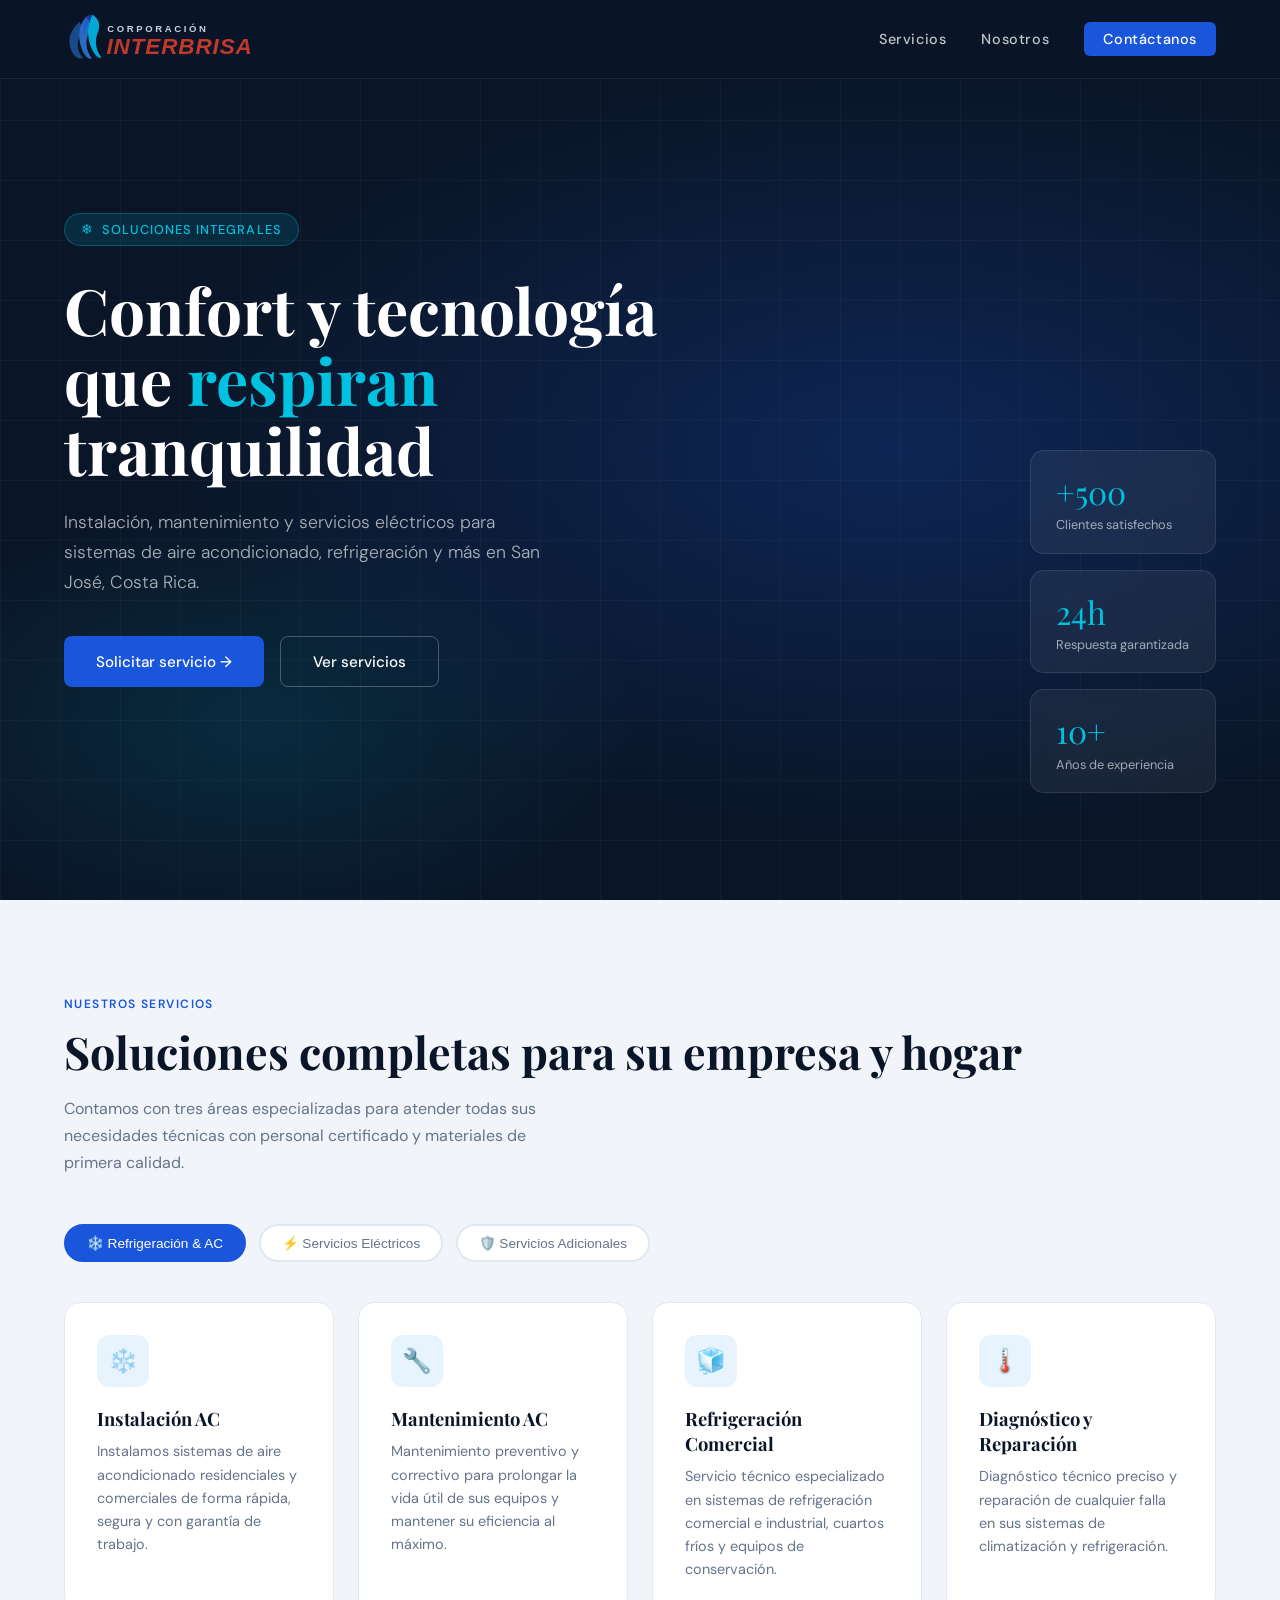
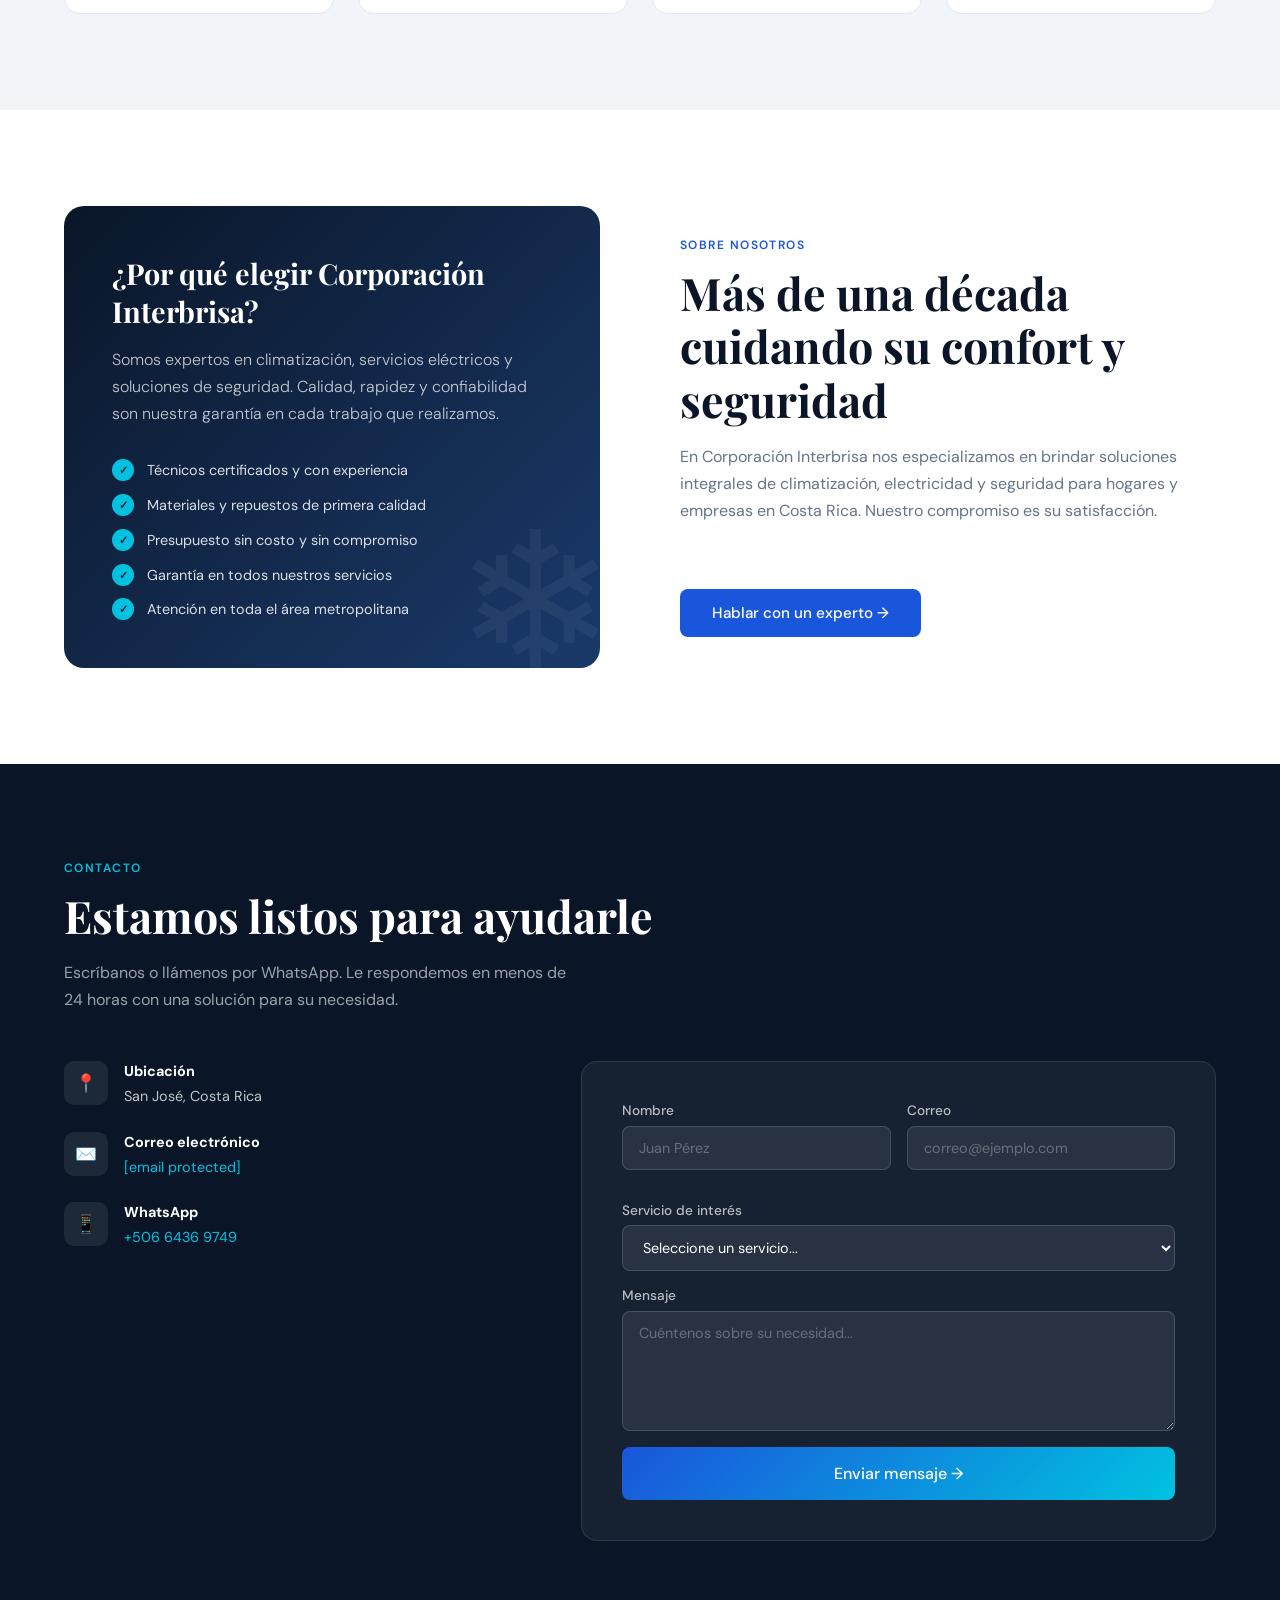
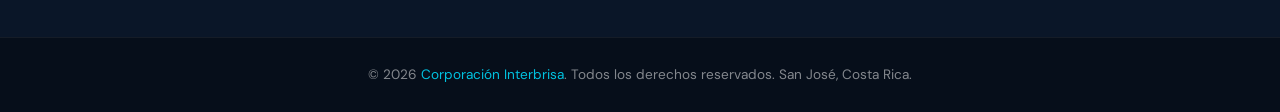
==== index.html @ cecc29c1 "Add files via upload" ====
<!DOCTYPE html>
<html lang="es">
<head>
  <meta charset="UTF-8" />
  <meta name="viewport" content="width=device-width, initial-scale=1.0"/>
  <title>Corporación Interbrisa – Aire Acondicionado, Refrigeración y Servicios Eléctricos en Costa Rica</title>
  <meta name="description" content="Corporación Interbrisa ofrece instalación y mantenimiento de aire acondicionado, refrigeración comercial, servicios eléctricos, alarmas, control de acceso y audio y video en todo Costa Rica. Residencial y comercial."/>
  <meta name="keywords" content="aire acondicionado Costa Rica, instalación AC Costa Rica, mantenimiento aire acondicionado, refrigeración comercial Costa Rica, servicios eléctricos Costa Rica, alarmas Costa Rica, control de acceso Costa Rica, audio video Costa Rica, aire acondicionado San José, técnico aire acondicionado Costa Rica, mantenimiento AC residencial, mantenimiento AC comercial, cuartos fríos Costa Rica, supresión incendios Costa Rica"/>
  <meta name="author" content="Corporación Interbrisa"/>
  <meta name="robots" content="index, follow"/>
  <meta name="geo.region" content="CR"/>
  <meta name="geo.placename" content="Costa Rica"/>
  <link rel="canonical" href="https://interbrisa.com"/>

  <!-- Open Graph (para compartir en redes sociales) -->
  <meta property="og:title" content="Corporación Interbrisa – Aire Acondicionado & Refrigeración en Costa Rica"/>
  <meta property="og:description" content="Instalación, mantenimiento de AC, refrigeración, servicios eléctricos, alarmas y más en todo Costa Rica. Residencial y comercial."/>
  <meta property="og:url" content="https://interbrisa.com"/>
  <meta property="og:type" content="website"/>
  <meta property="og:locale" content="es_CR"/>

  <!-- Schema.org: datos estructurados para Google -->
  <script type="application/ld+json">
  {
    "@context": "https://schema.org",
    "@type": "LocalBusiness",
    "name": "Corporación Interbrisa",
    "url": "https://interbrisa.com",
    "telephone": "+50664369749",
    "email": "info@interbrisa.com",
    "description": "Instalación y mantenimiento de aire acondicionado, refrigeración comercial, servicios eléctricos, alarmas, control de acceso y audio y video en todo Costa Rica.",
    "areaServed": "Costa Rica",
    "address": {
      "@type": "PostalAddress",
      "addressCountry": "CR",
      "addressRegion": "San José"
    },
    "sameAs": [],
    "serviceType": ["Aire Acondicionado", "Refrigeración", "Servicios Eléctricos", "Alarmas", "Control de Acceso", "Audio y Video"]
  }
  </script>
  <link href="https://fonts.googleapis.com/css2?family=Playfair+Display:wght@600;700&family=DM+Sans:wght@300;400;500&display=swap" rel="stylesheet"/>
  <style>
    *, *::before, *::after { box-sizing: border-box; margin: 0; padding: 0; }
    :root {
      --navy: #0a1628;
      --blue: #1a56db;
      --blue-light: #3b82f6;
      --ice: #e8f4fd;
      --white: #ffffff;
      --gray: #64748b;
      --gray-light: #f1f5f9;
      --accent: #00c2e0;
    }
    html { scroll-behavior: smooth; }
    body { font-family: 'DM Sans', sans-serif; background: var(--white); color: var(--navy); overflow-x: hidden; }

    /* NAV */
    nav {
      position: fixed; top: 0; left: 0; right: 0; z-index: 100;
      display: flex; align-items: center; justify-content: space-between;
      padding: 0.8rem 5%;
      background: rgba(10,22,40,0.97);
      backdrop-filter: blur(12px);
      border-bottom: 1px solid rgba(255,255,255,0.07);
    }
    .nav-logo svg { height: 52px; width: auto; display: block; }
    .nav-links { display: flex; gap: 2.2rem; list-style: none; }
    .nav-links a {
      color: rgba(255,255,255,0.75); text-decoration: none;
      font-size: 0.9rem; font-weight: 500; letter-spacing: 0.04em; transition: color 0.2s;
    }
    .nav-links a:hover { color: var(--accent); }
    .nav-cta {
      background: var(--blue); color: var(--white) !important;
      padding: 0.5rem 1.2rem; border-radius: 6px; transition: background 0.2s !important;
    }
    .nav-cta:hover { background: var(--blue-light) !important; }

    /* HERO */
    .hero {
      min-height: 100vh; background: var(--navy);
      display: flex; align-items: center;
      position: relative; overflow: hidden; padding: 0 5%;
    }
    .hero::before {
      content: ''; position: absolute; inset: 0;
      background: radial-gradient(ellipse 80% 60% at 70% 50%, rgba(26,86,219,0.25) 0%, transparent 70%),
                  radial-gradient(ellipse 50% 40% at 20% 80%, rgba(0,194,224,0.12) 0%, transparent 60%);
    }
    .hero-grid {
      position: absolute; inset: 0;
      background-image: linear-gradient(rgba(255,255,255,0.03) 1px, transparent 1px),
                        linear-gradient(90deg, rgba(255,255,255,0.03) 1px, transparent 1px);
      background-size: 60px 60px;
    }
    .hero-content { position: relative; z-index: 2; max-width: 680px; }
    .hero-badge {
      display: inline-flex; align-items: center; gap: 0.5rem;
      background: rgba(0,194,224,0.12); border: 1px solid rgba(0,194,224,0.3);
      color: var(--accent); padding: 0.4rem 1rem; border-radius: 50px;
      font-size: 0.8rem; font-weight: 500; letter-spacing: 0.08em;
      text-transform: uppercase; margin-bottom: 1.8rem;
      animation: fadeUp 0.8s ease both;
    }
    .hero-badge::before { content: '❄'; font-size: 0.9rem; }
    h1 {
      font-family: 'Playfair Display', serif;
      font-size: clamp(2.8rem, 5vw, 4.5rem);
      color: var(--white); line-height: 1.1; margin-bottom: 1.4rem;
      animation: fadeUp 0.8s 0.1s ease both;
    }
    h1 em { color: var(--accent); font-style: normal; }
    .hero-sub {
      color: rgba(255,255,255,0.65); font-size: 1.1rem; font-weight: 300;
      line-height: 1.7; max-width: 480px; margin-bottom: 2.4rem;
      animation: fadeUp 0.8s 0.2s ease both;
    }
    .hero-actions { display: flex; gap: 1rem; flex-wrap: wrap; animation: fadeUp 0.8s 0.3s ease both; }
    .btn-primary {
      background: var(--blue); color: var(--white); padding: 0.9rem 2rem;
      border-radius: 8px; text-decoration: none; font-weight: 500; font-size: 0.95rem;
      transition: background 0.2s, transform 0.2s; display: inline-flex; align-items: center; gap: 0.5rem;
    }
    .btn-primary:hover { background: var(--blue-light); transform: translateY(-2px); }
    .btn-secondary {
      background: transparent; color: var(--white); padding: 0.9rem 2rem;
      border-radius: 8px; text-decoration: none; font-weight: 500; font-size: 0.95rem;
      border: 1px solid rgba(255,255,255,0.25); transition: border-color 0.2s, transform 0.2s;
    }
    .btn-secondary:hover { border-color: var(--accent); transform: translateY(-2px); }

    /* Hero floating cards */
    .hero-cards {
      position: absolute; right: 5%; top: 50%; transform: translateY(-50%);
      display: flex; flex-direction: column; gap: 1rem;
      animation: fadeUp 0.8s 0.4s ease both;
    }
    .stat-card {
      background: rgba(255,255,255,0.06); border: 1px solid rgba(255,255,255,0.1);
      backdrop-filter: blur(10px); border-radius: 14px; padding: 1.2rem 1.6rem;
      color: var(--white); min-width: 180px;
    }
    .stat-card .num { font-family: 'Playfair Display', serif; font-size: 2rem; color: var(--accent); display: block; }
    .stat-card .label { font-size: 0.8rem; color: rgba(255,255,255,0.6); margin-top: 0.2rem; }

    /* SECTION BASE */
    section { padding: 6rem 5%; }
    .section-label {
      font-size: 0.75rem; font-weight: 600; letter-spacing: 0.12em;
      text-transform: uppercase; color: var(--blue); margin-bottom: 0.8rem;
    }
    h2 {
      font-family: 'Playfair Display', serif;
      font-size: clamp(2rem, 3.5vw, 2.8rem);
      color: var(--navy); line-height: 1.2; margin-bottom: 1rem;
    }
    .section-sub {
      color: var(--gray); font-size: 1rem; line-height: 1.7;
      max-width: 520px; margin-bottom: 3rem;
    }

    /* SERVICES */
    #servicios { background: var(--gray-light); }

    /* Area tabs */
    .area-tabs {
      display: flex; gap: 0.8rem; flex-wrap: wrap; margin-bottom: 2.5rem;
    }
    .area-tab {
      padding: 0.55rem 1.3rem; border-radius: 50px; font-size: 0.85rem;
      font-weight: 500; cursor: pointer; border: 2px solid #e2e8f0;
      background: var(--white); color: var(--gray);
      transition: all 0.2s;
    }
    .area-tab.active, .area-tab:hover {
      background: var(--blue); border-color: var(--blue); color: var(--white);
    }

    .services-area { display: none; }
    .services-area.active { display: grid; grid-template-columns: repeat(auto-fit, minmax(260px, 1fr)); gap: 1.5rem; }

    .service-card {
      background: var(--white); border-radius: 16px; padding: 2rem;
      border: 1px solid #e2e8f0;
      transition: transform 0.25s, box-shadow 0.25s;
      position: relative; overflow: hidden;
    }
    .service-card::before {
      content: ''; position: absolute; top: 0; left: 0; right: 0; height: 3px;
      background: linear-gradient(90deg, var(--blue), var(--accent));
      opacity: 0; transition: opacity 0.25s;
    }
    .service-card:hover { transform: translateY(-6px); box-shadow: 0 20px 40px rgba(10,22,40,0.1); }
    .service-card:hover::before { opacity: 1; }
    .service-icon {
      width: 52px; height: 52px; background: var(--ice); border-radius: 12px;
      display: flex; align-items: center; justify-content: center;
      font-size: 1.5rem; margin-bottom: 1.2rem;
    }
    .service-card h3 { font-family: 'Playfair Display', serif; font-size: 1.15rem; color: var(--navy); margin-bottom: 0.6rem; }
    .service-card p { color: var(--gray); font-size: 0.9rem; line-height: 1.6; }

    /* ABOUT */
    #nosotros {
      display: grid; grid-template-columns: 1fr 1fr;
      gap: 5rem; align-items: center;
    }
    .about-visual {
      background: linear-gradient(135deg, var(--navy) 0%, #1a3a6b 100%);
      border-radius: 20px; padding: 3rem; color: var(--white);
      position: relative; overflow: hidden;
    }
    .about-visual::after {
      content: '❄'; position: absolute; font-size: 12rem;
      bottom: -2rem; right: -1rem; opacity: 0.05; line-height: 1;
    }
    .about-visual h3 { font-family: 'Playfair Display', serif; font-size: 1.8rem; margin-bottom: 1rem; }
    .about-visual p { color: rgba(255,255,255,0.75); line-height: 1.7; font-weight: 300; }
    .about-features { list-style: none; margin-top: 2rem; display: flex; flex-direction: column; gap: 0.8rem; }
    .about-features li { display: flex; align-items: center; gap: 0.8rem; color: rgba(255,255,255,0.85); font-size: 0.9rem; }
    .about-features li::before {
      content: '✓'; width: 22px; height: 22px; background: var(--accent);
      border-radius: 50%; display: flex; align-items: center; justify-content: center;
      font-size: 0.7rem; color: var(--navy); font-weight: 700; flex-shrink: 0;
    }

    /* CONTACT */
    #contacto { background: var(--navy); }
    #contacto h2 { color: var(--white); }
    #contacto .section-label { color: var(--accent); }
    #contacto .section-sub { color: rgba(255,255,255,0.6); }
    .contact-grid { display: grid; grid-template-columns: 1fr 1.4fr; gap: 4rem; align-items: start; }
    .contact-info { display: flex; flex-direction: column; gap: 1.5rem; }
    .contact-item { display: flex; align-items: flex-start; gap: 1rem; }
    .contact-item-icon {
      width: 44px; height: 44px; background: rgba(255,255,255,0.08);
      border-radius: 10px; display: flex; align-items: center; justify-content: center;
      font-size: 1.1rem; flex-shrink: 0;
    }
    .contact-item-text { color: rgba(255,255,255,0.75); font-size: 0.9rem; line-height: 1.5; }
    .contact-item-text strong { color: var(--white); display: block; margin-bottom: 0.2rem; }
    .contact-item-text a { color: var(--accent); text-decoration: none; }
    .contact-form {
      background: rgba(255,255,255,0.05); border: 1px solid rgba(255,255,255,0.1);
      border-radius: 16px; padding: 2.5rem;
    }
    .form-row { display: grid; grid-template-columns: 1fr 1fr; gap: 1rem; margin-bottom: 1rem; }
    .form-group { display: flex; flex-direction: column; gap: 0.4rem; margin-bottom: 1rem; }
    .form-group label { color: rgba(255,255,255,0.7); font-size: 0.85rem; font-weight: 500; }
    .form-group input, .form-group textarea, .form-group select {
      background: rgba(255,255,255,0.08); border: 1px solid rgba(255,255,255,0.15);
      border-radius: 8px; padding: 0.75rem 1rem; color: var(--white);
      font-family: 'DM Sans', sans-serif; font-size: 0.9rem; outline: none;
      transition: border-color 0.2s; width: 100%;
    }
    .form-group input::placeholder, .form-group textarea::placeholder { color: rgba(255,255,255,0.3); }
    .form-group input:focus, .form-group textarea:focus, .form-group select:focus { border-color: var(--accent); }
    .form-group textarea { resize: vertical; min-height: 120px; }
    .form-group select option { background: var(--navy); }
    .btn-submit {
      width: 100%; background: linear-gradient(135deg, var(--blue), var(--accent));
      color: var(--white); border: none; padding: 1rem; border-radius: 8px;
      font-family: 'DM Sans', sans-serif; font-size: 1rem; font-weight: 500;
      cursor: pointer; transition: opacity 0.2s, transform 0.2s;
    }
    .btn-submit:hover { opacity: 0.9; transform: translateY(-2px); }

    /* FOOTER */
    footer {
      background: #060e1a; color: rgba(255,255,255,0.5);
      text-align: center; padding: 1.8rem 5%; font-size: 0.85rem;
      border-top: 1px solid rgba(255,255,255,0.06);
    }
    footer span { color: var(--accent); }

    /* ANIMATIONS */
    @keyframes fadeUp {
      from { opacity: 0; transform: translateY(24px); }
      to   { opacity: 1; transform: translateY(0); }
    }
    .reveal { opacity: 0; transform: translateY(30px); transition: opacity 0.7s ease, transform 0.7s ease; }
    .reveal.visible { opacity: 1; transform: translateY(0); }

    /* RESPONSIVE */
    @media (max-width: 900px) {
      .hero-cards { display: none; }
      #nosotros { grid-template-columns: 1fr; gap: 2.5rem; }
      .contact-grid { grid-template-columns: 1fr; gap: 2.5rem; }
      .form-row { grid-template-columns: 1fr; }
    }
    @media (max-width: 600px) {
      nav { padding: 0.8rem 4%; }
      .nav-links { display: none; }
      section { padding: 4rem 5%; }
      .nav-logo svg { height: 38px; }
    }
  </style>
</head>
<body>

  <!-- NAV -->
  <nav>
        <div class="nav-logo">
      <svg height="52" viewBox="0 0 260 60" xmlns="http://www.w3.org/2000/svg">
        <!-- Icon: three flame petals -->
        <g transform="translate(2, 2)">
          <path d="M16 8 C7 16, 1 27, 6 40 C9 48, 15 52, 20 50 C13 42, 12 32, 17 23 C19 18, 20 13, 16 8Z" fill="#1a4a8a"/>
          <path d="M23 3 C16 12, 13 24, 18 38 C21 47, 27 53, 30 50 C23 41, 22 30, 27 20 C29 14, 29 7, 23 3Z" fill="#2a6abf"/>
          <path d="M31 0 C25 11, 24 23, 29 37 C33 46, 38 52, 41 49 C34 40, 33 29, 38 18 C40 12, 38 4, 31 0Z" fill="#00a8d4"/>
          <path d="M23 3 C21 9, 20 15, 21 24 C23 17, 26 10, 31 0 C27 0, 24 1, 23 3Z" fill="#1a56db" opacity="0.6"/>
        </g>
        <!-- CORPORACIÓN -->
        <text x="50" y="22" font-family="Arial Narrow, Arial, sans-serif" font-size="11" font-weight="700" fill="#c8d0dc" letter-spacing="3">CORPORACIÓN</text>
        <!-- INTERBRISA italic -->
        <text x="49" y="47" font-family="Arial Narrow, Arial, sans-serif" font-size="26" font-weight="900" font-style="italic" fill="#c0392b" letter-spacing="1">INTERBRISA</text>
      </svg>
    </div>
    <ul class="nav-links">
      <li><a href="#servicios">Servicios</a></li>
      <li><a href="#nosotros">Nosotros</a></li>
      <li><a href="#contacto" class="nav-cta">Contáctanos</a></li>
    </ul>
  </nav>

  <!-- HERO -->
  <section class="hero">
    <div class="hero-grid"></div>
    <div class="hero-content">
      <div class="hero-badge">Soluciones Integrales</div>
      <h1>Confort y tecnología que <em>respiran</em> tranquilidad</h1>
      <p class="hero-sub">Instalación, mantenimiento y servicios eléctricos para sistemas de aire acondicionado, refrigeración y más en San José, Costa Rica.</p>
      <div class="hero-actions">
        <a href="#contacto" class="btn-primary">Solicitar servicio →</a>
        <a href="#servicios" class="btn-secondary">Ver servicios</a>
      </div>
    </div>
    <div class="hero-cards">
      <div class="stat-card">
        <span class="num">+500</span>
        <div class="label">Clientes satisfechos</div>
      </div>
      <div class="stat-card">
        <span class="num">24h</span>
        <div class="label">Respuesta garantizada</div>
      </div>
      <div class="stat-card">
        <span class="num">10+</span>
        <div class="label">Años de experiencia</div>
      </div>
    </div>
  </section>

  <!-- SERVICES -->
  <section id="servicios">
    <div class="reveal">
      <div class="section-label">Nuestros Servicios</div>
      <h2>Soluciones completas para su empresa y hogar</h2>
      <p class="section-sub">Contamos con tres áreas especializadas para atender todas sus necesidades técnicas con personal certificado y materiales de primera calidad.</p>
    </div>

    <div class="area-tabs reveal">
      <button class="area-tab active" onclick="showArea('refrigeracion', this)">❄️ Refrigeración & AC</button>
      <button class="area-tab" onclick="showArea('electrica', this)">⚡ Servicios Eléctricos</button>
      <button class="area-tab" onclick="showArea('adicionales', this)">🛡️ Servicios Adicionales</button>
    </div>

    <!-- Área 1: Refrigeración -->
    <div id="refrigeracion" class="services-area active reveal">
      <div class="service-card">
        <div class="service-icon">❄️</div>
        <h3>Instalación AC</h3>
        <p>Instalamos sistemas de aire acondicionado residenciales y comerciales de forma rápida, segura y con garantía de trabajo.</p>
      </div>
      <div class="service-card">
        <div class="service-icon">🔧</div>
        <h3>Mantenimiento AC</h3>
        <p>Mantenimiento preventivo y correctivo para prolongar la vida útil de sus equipos y mantener su eficiencia al máximo.</p>
      </div>
      <div class="service-card">
        <div class="service-icon">🧊</div>
        <h3>Refrigeración Comercial</h3>
        <p>Servicio técnico especializado en sistemas de refrigeración comercial e industrial, cuartos fríos y equipos de conservación.</p>
      </div>
      <div class="service-card">
        <div class="service-icon">🌡️</div>
        <h3>Diagnóstico y Reparación</h3>
        <p>Diagnóstico técnico preciso y reparación de cualquier falla en sus sistemas de climatización y refrigeración.</p>
      </div>
    </div>

    <!-- Área 2: Eléctrica -->
    <div id="electrica" class="services-area reveal">
      <div class="service-card">
        <div class="service-icon">⚡</div>
        <h3>Instalaciones Eléctricas</h3>
        <p>Instalaciones eléctricas residenciales y comerciales, cumpliendo con todas las normas y reglamentos vigentes en Costa Rica.</p>
      </div>
      <div class="service-card">
        <div class="service-icon">🔌</div>
        <h3>Tableros y Paneles</h3>
        <p>Instalación, actualización y mantenimiento de tableros eléctricos, breakers y paneles de distribución.</p>
      </div>
      <div class="service-card">
        <div class="service-icon">💡</div>
        <h3>Iluminación</h3>
        <p>Diseño e instalación de sistemas de iluminación eficientes, incluyendo soluciones LED para ahorro energético.</p>
      </div>
      <div class="service-card">
        <div class="service-icon">🛠️</div>
        <h3>Mantenimiento Eléctrico</h3>
        <p>Mantenimiento preventivo y correctivo de instalaciones eléctricas para hogares, oficinas y locales comerciales.</p>
      </div>
    </div>

    <!-- Área 3: Servicios Adicionales -->
    <div id="adicionales" class="services-area reveal">
      <div class="service-card">
        <div class="service-icon">🚨</div>
        <h3>Alarmas y Supresión contra Incendios</h3>
        <p>Instalación y mantenimiento de sistemas de detección y supresión de incendios, alarmas de humo y paneles de control.</p>
      </div>
      <div class="service-card">
        <div class="service-icon">🎥</div>
        <h3>Audio y Video</h3>
        <p>Instalación de sistemas de sonido, CCTV, videovigilancia y sistemas audiovisuales para empresas y residencias.</p>
      </div>
      <div class="service-card">
        <div class="service-icon">🔐</div>
        <h3>Control de Acceso</h3>
        <p>Sistemas de control de acceso biométrico, tarjetas, teclados y soluciones de seguridad perimetral personalizadas.</p>
      </div>
      <div class="service-card">
        <div class="service-icon">🏗️</div>
        <h3>Trabajos Civiles</h3>
        <p>Servicios de construcción y remodelación civil de apoyo: canalizaciones, cajas de registro, cielos rasos y obras menores.</p>
      </div>
    </div>
  </section>

  <!-- ABOUT -->
  <section id="nosotros" style="padding: 6rem 5%;">
    <div class="about-visual reveal">
      <h3>¿Por qué elegir Corporación Interbrisa?</h3>
      <p>Somos expertos en climatización, servicios eléctricos y soluciones de seguridad. Calidad, rapidez y confiabilidad son nuestra garantía en cada trabajo que realizamos.</p>
      <ul class="about-features">
        <li>Técnicos certificados y con experiencia</li>
        <li>Materiales y repuestos de primera calidad</li>
        <li>Presupuesto sin costo y sin compromiso</li>
        <li>Garantía en todos nuestros servicios</li>
        <li>Atención en toda el área metropolitana</li>
      </ul>
    </div>
    <div class="reveal">
      <div class="section-label">Sobre Nosotros</div>
      <h2>Más de una década cuidando su confort y seguridad</h2>
      <p class="section-sub">En Corporación Interbrisa nos especializamos en brindar soluciones integrales de climatización, electricidad y seguridad para hogares y empresas en Costa Rica. Nuestro compromiso es su satisfacción.</p>
      <a href="#contacto" class="btn-primary" style="margin-top: 1rem; display: inline-flex;">Hablar con un experto →</a>
    </div>
  </section>

  <!-- CONTACT -->
  <section id="contacto">
    <div class="reveal">
      <div class="section-label">Contacto</div>
      <h2>Estamos listos para ayudarle</h2>
      <p class="section-sub">Escríbanos o llámenos por WhatsApp. Le respondemos en menos de 24 horas con una solución para su necesidad.</p>
    </div>
    <div class="contact-grid reveal">
      <div class="contact-info">
        <div class="contact-item">
          <div class="contact-item-icon">📍</div>
          <div class="contact-item-text">
            <strong>Ubicación</strong>
            San José, Costa Rica
          </div>
        </div>
        <div class="contact-item">
          <div class="contact-item-icon">✉️</div>
          <div class="contact-item-text">
            <strong>Correo electrónico</strong>
            <a href="/cdn-cgi/l/email-protection#20494e464f60494e54455242524953410e434f4d"><span class="__cf_email__" data-cfemail="a7cec9c1c8e7cec9d3c2d5c5d5ced4c689c4c8ca">[email&#160;protected]</span></a>
          </div>
        </div>
        <div class="contact-item">
          <div class="contact-item-icon">📱</div>
          <div class="contact-item-text">
            <strong>WhatsApp</strong>
            <a href="https://wa.me/50664369749" target="_blank">+506 6436 9749</a>
          </div>
        </div>
      </div>

      <div class="contact-form">
        <form id="contact-form">
        <input type="hidden" name="_replyto" value="info@interbrisa.com"/>
        <input type="hidden" name="_subject" value="Nuevo contacto desde interbrisa.com"/>
        <div class="form-row">
          <div class="form-group">
            <label>Nombre</label>
            <input type="text" name="nombre" placeholder="Juan Pérez" required/>
          </div>
          <div class="form-group">
            <label>Correo</label>
            <input type="email" name="correo" placeholder="correo@ejemplo.com" required/>
          </div>
        </div>
        <div class="form-group">
          <label>Servicio de interés</label>
          <select name="servicio">
            <option value="">Seleccione un servicio...</option>
            <optgroup label="❄️ Refrigeración & AC">
              <option>Instalación AC</option>
              <option>Mantenimiento AC</option>
              <option>Refrigeración Comercial</option>
              <option>Diagnóstico y Reparación</option>
            </optgroup>
            <optgroup label="⚡ Servicios Eléctricos">
              <option>Instalaciones Eléctricas</option>
              <option>Tableros y Paneles</option>
              <option>Iluminación</option>
              <option>Mantenimiento Eléctrico</option>
            </optgroup>
            <optgroup label="🛡️ Servicios Adicionales">
              <option>Alarmas y Supresión contra Incendios</option>
              <option>Audio y Video</option>
              <option>Control de Acceso</option>
              <option>Trabajos Civiles</option>
            </optgroup>
            <option>Otro</option>
          </select>
        </div>
        <div class="form-group">
          <label>Mensaje</label>
          <textarea name="mensaje" placeholder="Cuéntenos sobre su necesidad..." required></textarea>
        </div>
        <button class="btn-submit" id="submit-btn">Enviar mensaje →</button>
        <div id="form-msg" style="display:none; margin-top:1rem; padding:0.8rem 1rem; border-radius:8px; font-size:0.9rem;"></div>
        </form>
      </div>
    </div>
  </section>

  <!-- FOOTER -->
  <footer>
    © 2026 <span>Corporación Interbrisa</span>. Todos los derechos reservados. San José, Costa Rica.
  </footer>

  <script data-cfasync="false" src="/cdn-cgi/scripts/5c5dd728/cloudflare-static/email-decode.min.js"></script><script>
    // Contact form via Formspree
    const form = document.getElementById('contact-form');
    const btn = document.getElementById('submit-btn');
    const msg = document.getElementById('form-msg');

    form.addEventListener('submit', async function(e) {
      e.preventDefault();
      btn.textContent = 'Enviando...';
      btn.disabled = true;

      const data = new FormData(form);
      try {
        const res = await fetch('https://formspree.io/f/mzdkaogv', {
          method: 'POST',
          body: data,
          headers: { 'Accept': 'application/json' }
        });
        if (res.ok) {
          msg.style.display = 'block';
          msg.style.background = 'rgba(0,194,100,0.15)';
          msg.style.border = '1px solid rgba(0,194,100,0.3)';
          msg.style.color = '#4ade80';
          msg.textContent = '✓ Mensaje enviado. Le contactaremos pronto.';
          form.reset();
          btn.textContent = 'Enviar mensaje →';
          btn.disabled = false;
        } else {
          throw new Error();
        }
      } catch {
        msg.style.display = 'block';
        msg.style.background = 'rgba(220,50,50,0.15)';
        msg.style.border = '1px solid rgba(220,50,50,0.3)';
        msg.style.color = '#f87171';
        msg.textContent = '✗ Hubo un error. Intente de nuevo o escríbanos directamente.';
        btn.textContent = 'Enviar mensaje →';
        btn.disabled = false;
      }
    });

    // Scroll reveal
    const observer = new IntersectionObserver((entries) => {
      entries.forEach(e => { if (e.isIntersecting) e.target.classList.add('visible'); });
    }, { threshold: 0.1 });
    document.querySelectorAll('.reveal').forEach(el => observer.observe(el));

    // Service area tabs
    function showArea(id, btn) {
      document.querySelectorAll('.services-area').forEach(a => a.classList.remove('active'));
      document.querySelectorAll('.area-tab').forEach(b => b.classList.remove('active'));
      document.getElementById(id).classList.add('active');
      btn.classList.add('active');
    }
  </script>
</body>
</html>
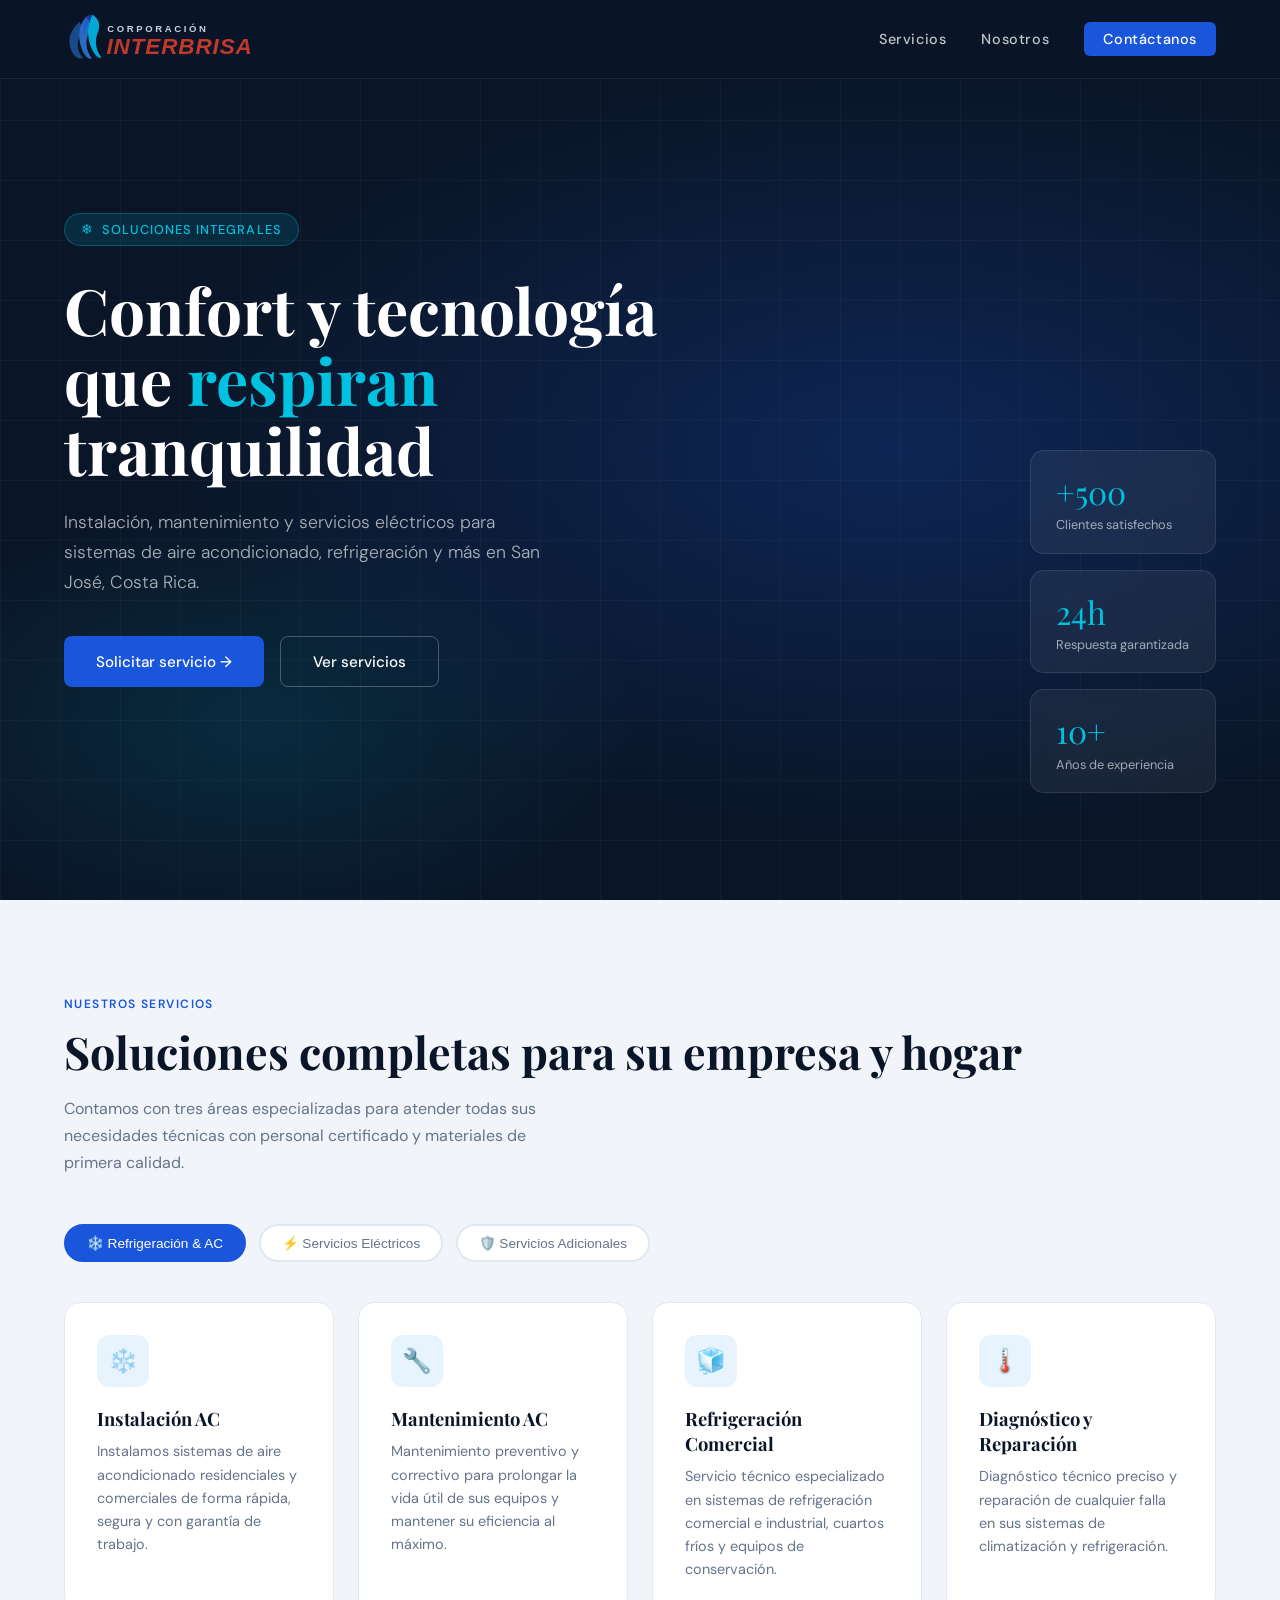
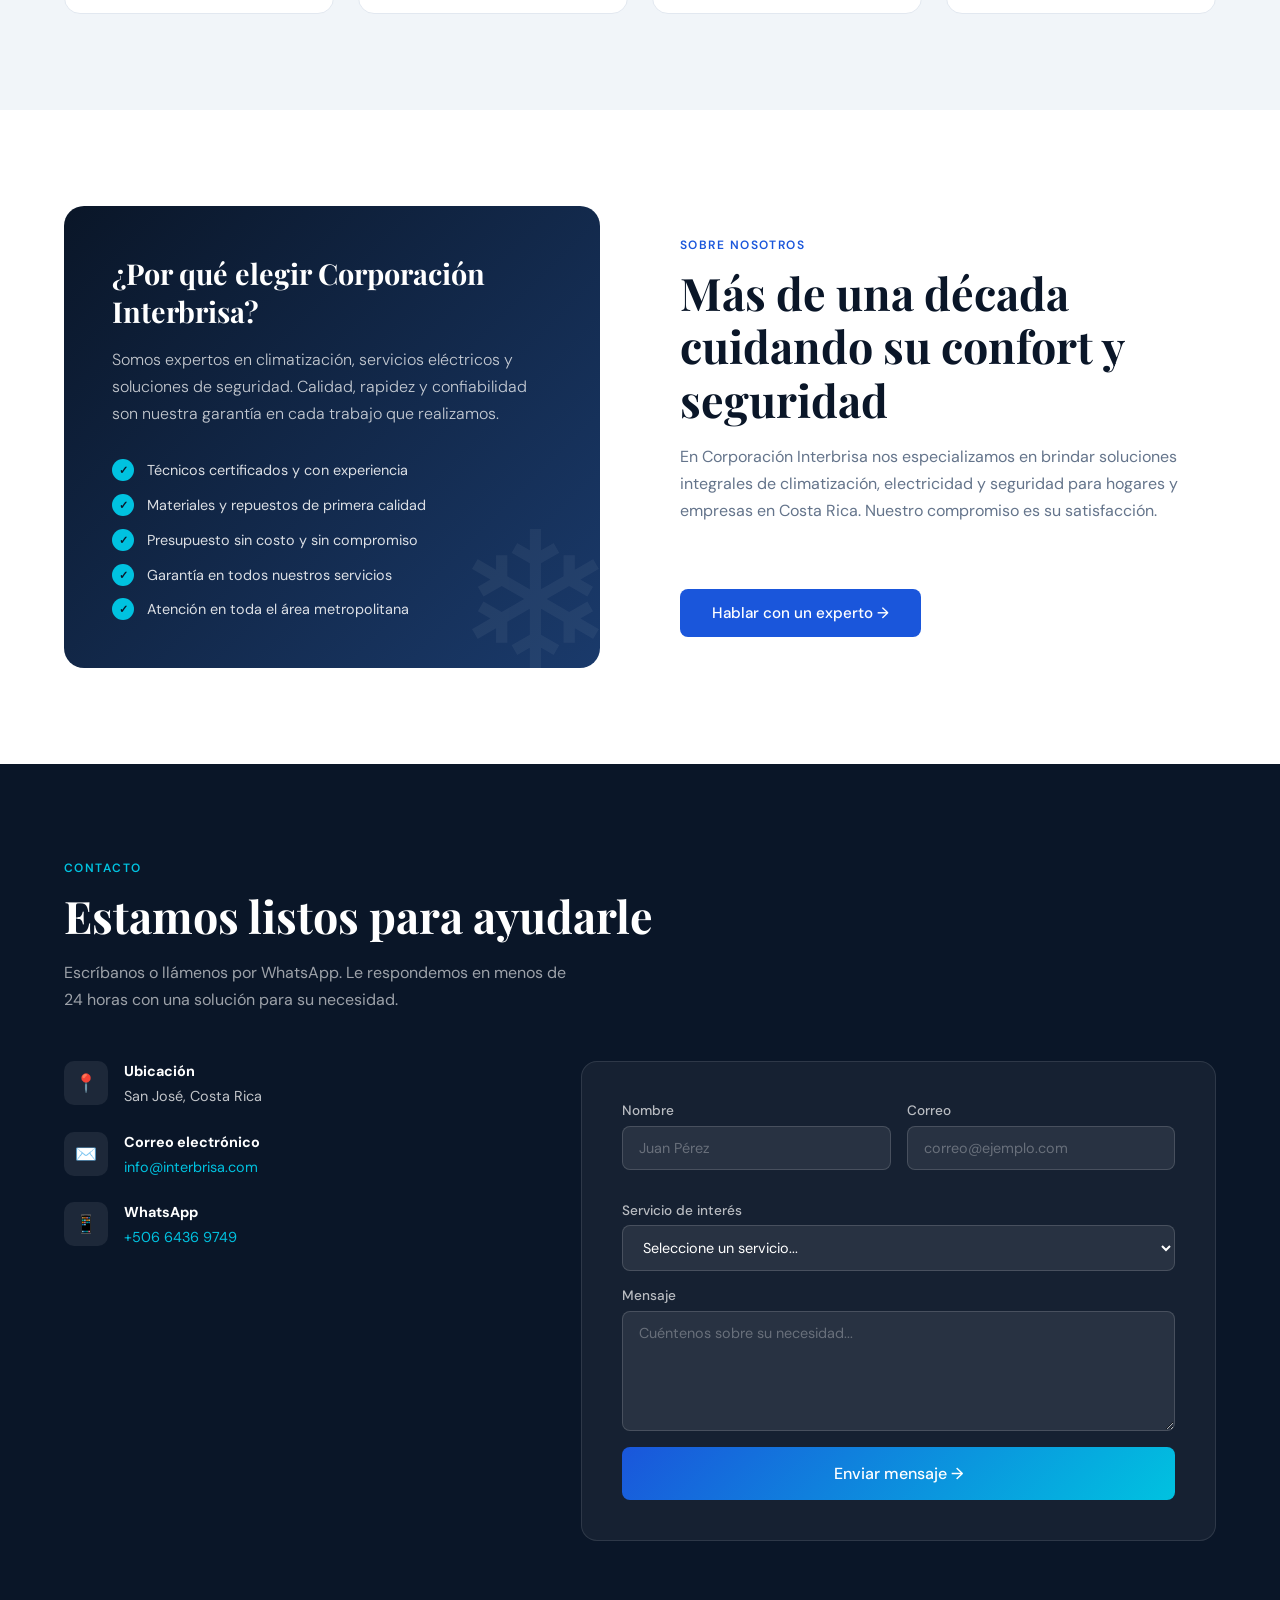
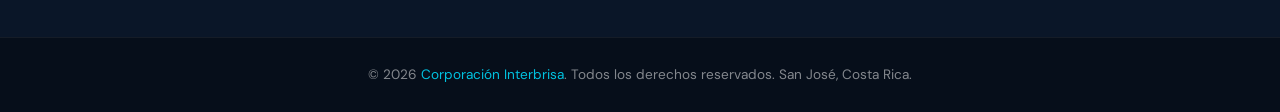
==== commit 6702b22c: "Add files via upload" ====
--- a/index.html
+++ b/index.html
@@ -479,7 +479,12 @@
           <div class="contact-item-icon">✉️</div>
           <div class="contact-item-text">
             <strong>Correo electrónico</strong>
-            <a href="/cdn-cgi/l/email-protection#20494e464f60494e54455242524953410e434f4d"><span class="__cf_email__" data-cfemail="a7cec9c1c8e7cec9d3c2d5c5d5ced4c689c4c8ca">[email&#160;protected]</span></a>
+            <a href="#" id="email-link">info&#64;interbrisa&#46;com</a>
+            <script>
+              var e = "info" + "@" + "interbrisa.com";
+              var el = document.getElementById("email-link");
+              el.href = "mailto:" + e;
+            </script>
           </div>
         </div>
         <div class="contact-item">
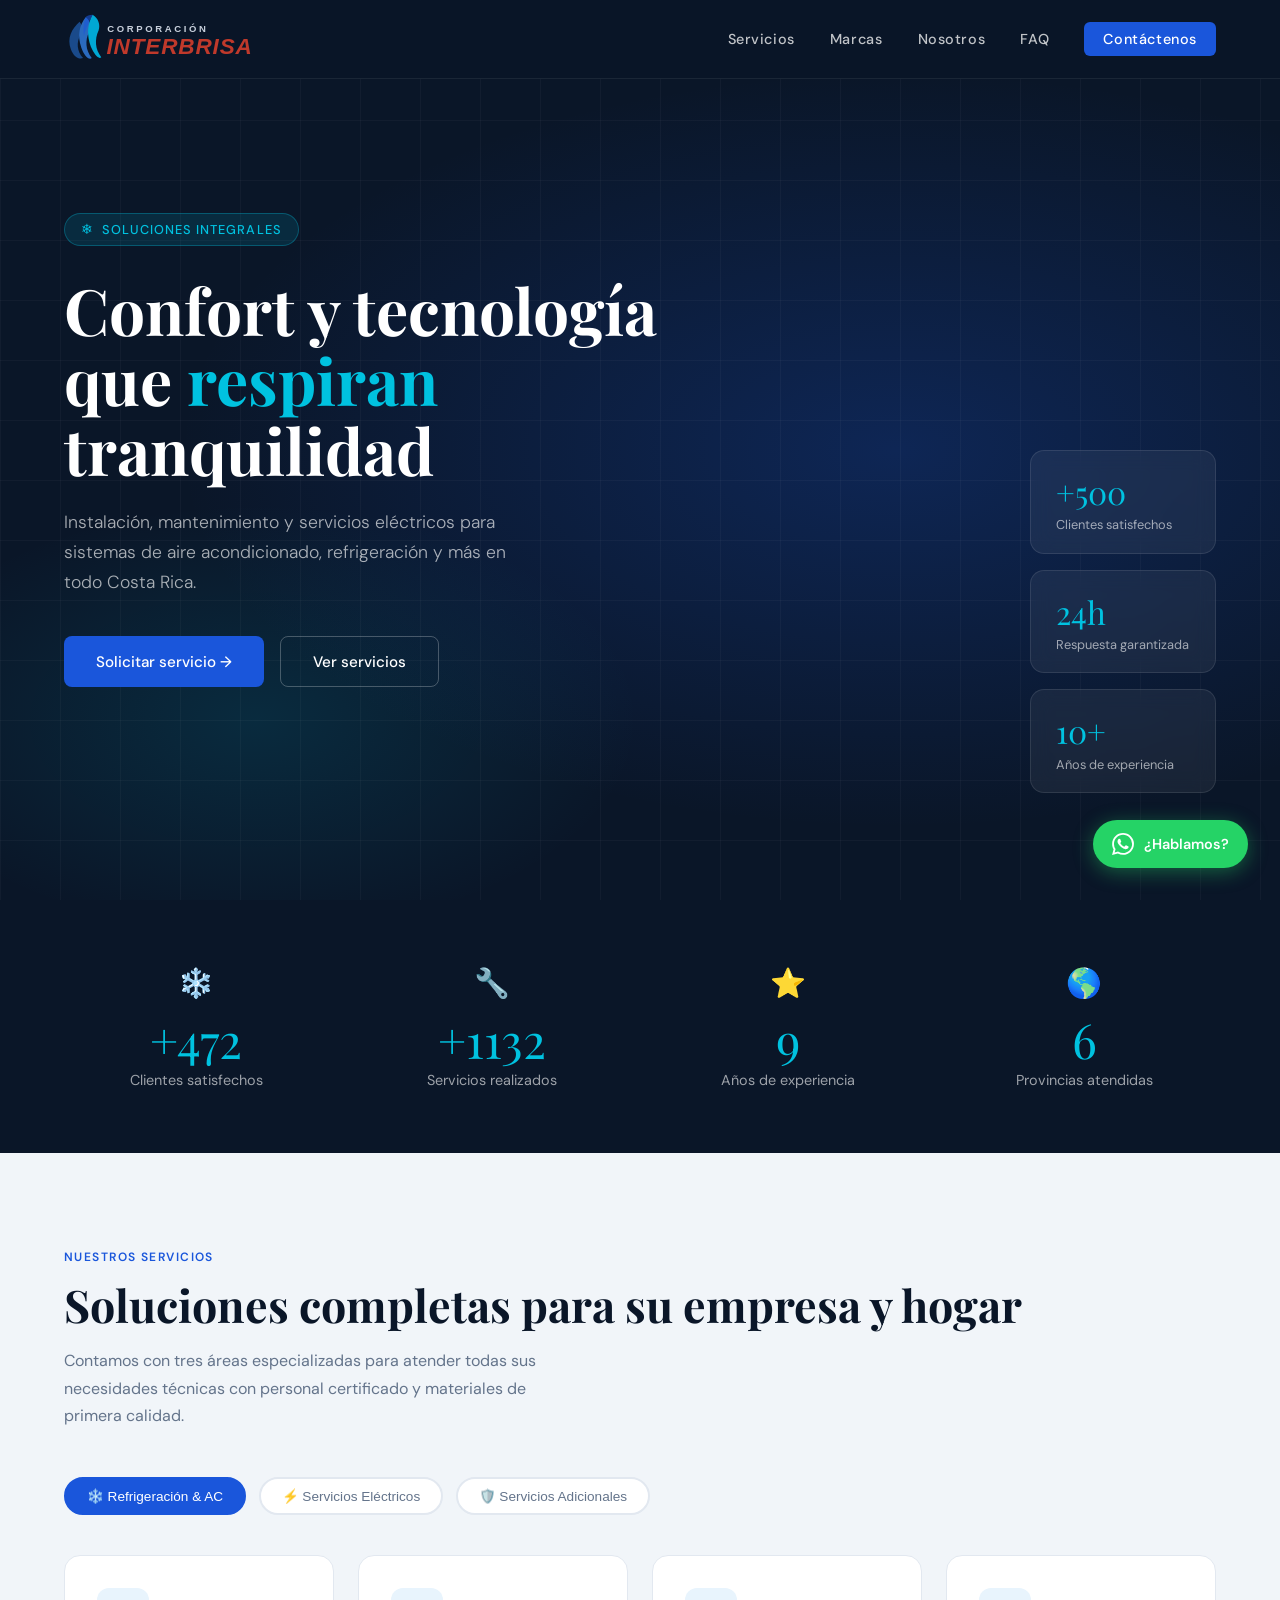
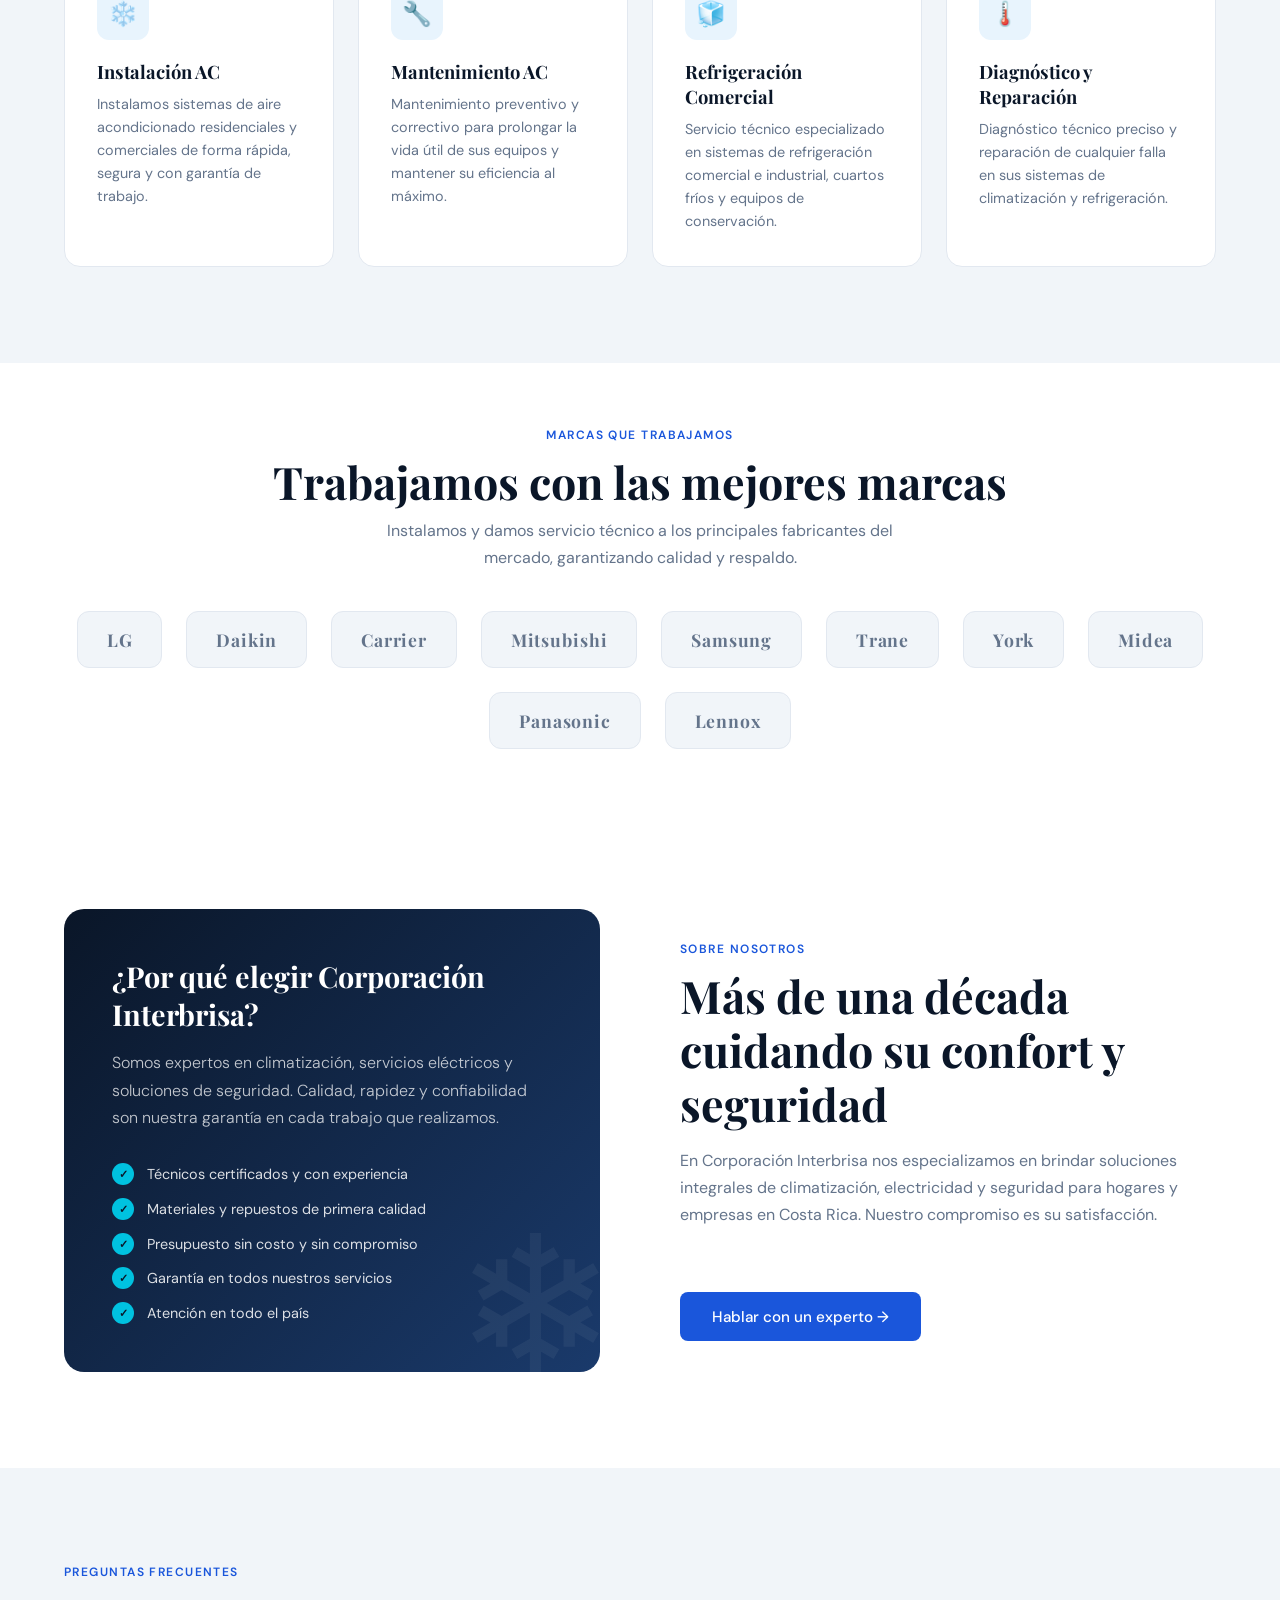
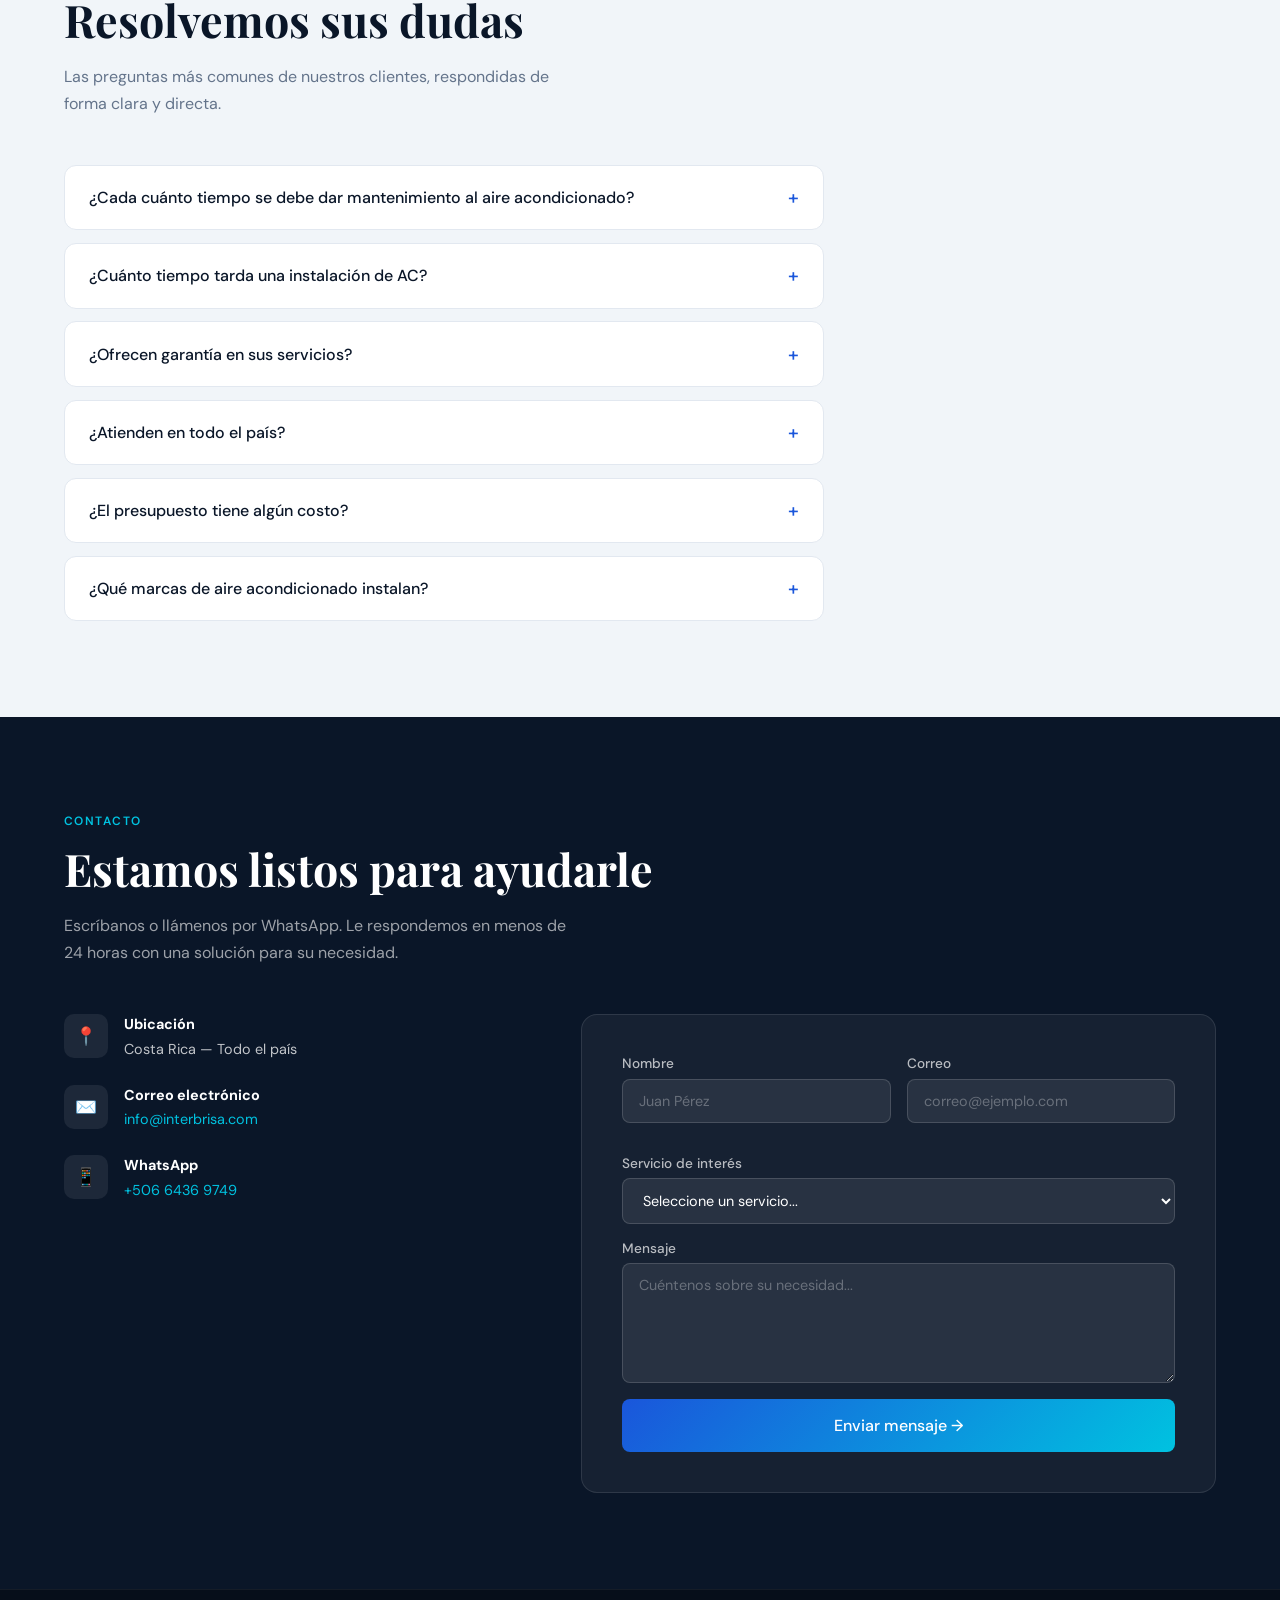
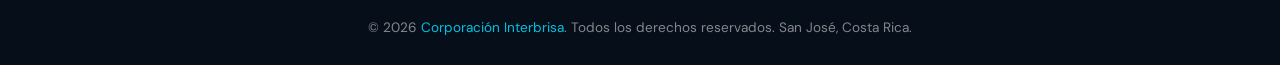
==== commit 2923e961: "Add files via upload" ====
--- a/index.html
+++ b/index.html
@@ -5,295 +5,190 @@
   <meta name="viewport" content="width=device-width, initial-scale=1.0"/>
   <title>Corporación Interbrisa – Aire Acondicionado, Refrigeración y Servicios Eléctricos en Costa Rica</title>
   <meta name="description" content="Corporación Interbrisa ofrece instalación y mantenimiento de aire acondicionado, refrigeración comercial, servicios eléctricos, alarmas, control de acceso y audio y video en todo Costa Rica. Residencial y comercial."/>
-  <meta name="keywords" content="aire acondicionado Costa Rica, instalación AC Costa Rica, mantenimiento aire acondicionado, refrigeración comercial Costa Rica, servicios eléctricos Costa Rica, alarmas Costa Rica, control de acceso Costa Rica, audio video Costa Rica, aire acondicionado San José, técnico aire acondicionado Costa Rica, mantenimiento AC residencial, mantenimiento AC comercial, cuartos fríos Costa Rica, supresión incendios Costa Rica"/>
+  <meta name="keywords" content="aire acondicionado Costa Rica, instalación AC Costa Rica, mantenimiento aire acondicionado, refrigeración comercial Costa Rica, servicios eléctricos Costa Rica, alarmas Costa Rica, control de acceso Costa Rica, audio video Costa Rica, aire acondicionado San José, técnico aire acondicionado Costa Rica"/>
   <meta name="author" content="Corporación Interbrisa"/>
   <meta name="robots" content="index, follow"/>
   <meta name="geo.region" content="CR"/>
   <meta name="geo.placename" content="Costa Rica"/>
   <link rel="canonical" href="https://interbrisa.com"/>
-
-  <!-- Open Graph (para compartir en redes sociales) -->
   <meta property="og:title" content="Corporación Interbrisa – Aire Acondicionado & Refrigeración en Costa Rica"/>
-  <meta property="og:description" content="Instalación, mantenimiento de AC, refrigeración, servicios eléctricos, alarmas y más en todo Costa Rica. Residencial y comercial."/>
+  <meta property="og:description" content="Instalación, mantenimiento de AC, refrigeración, servicios eléctricos, alarmas y más en todo Costa Rica."/>
   <meta property="og:url" content="https://interbrisa.com"/>
   <meta property="og:type" content="website"/>
   <meta property="og:locale" content="es_CR"/>
-
-  <!-- Schema.org: datos estructurados para Google -->
   <script type="application/ld+json">
-  {
-    "@context": "https://schema.org",
-    "@type": "LocalBusiness",
-    "name": "Corporación Interbrisa",
-    "url": "https://interbrisa.com",
-    "telephone": "+50664369749",
-    "email": "info@interbrisa.com",
-    "description": "Instalación y mantenimiento de aire acondicionado, refrigeración comercial, servicios eléctricos, alarmas, control de acceso y audio y video en todo Costa Rica.",
-    "areaServed": "Costa Rica",
-    "address": {
-      "@type": "PostalAddress",
-      "addressCountry": "CR",
-      "addressRegion": "San José"
-    },
-    "sameAs": [],
-    "serviceType": ["Aire Acondicionado", "Refrigeración", "Servicios Eléctricos", "Alarmas", "Control de Acceso", "Audio y Video"]
-  }
+  {"@context":"https://schema.org","@type":"LocalBusiness","name":"Corporación Interbrisa","url":"https://interbrisa.com","telephone":"+50664369749","email":"info@interbrisa.com","description":"Instalación y mantenimiento de aire acondicionado, refrigeración comercial, servicios eléctricos, alarmas, control de acceso y audio y video en todo Costa Rica.","areaServed":"Costa Rica","address":{"@type":"PostalAddress","addressCountry":"CR","addressRegion":"San José"},"serviceType":["Aire Acondicionado","Refrigeración","Servicios Eléctricos","Alarmas","Control de Acceso","Audio y Video"]}
   </script>
+  <link rel="preconnect" href="https://fonts.googleapis.com"/>
+  <link rel="preconnect" href="https://fonts.gstatic.com" crossorigin/>
   <link href="https://fonts.googleapis.com/css2?family=Playfair+Display:wght@600;700&family=DM+Sans:wght@300;400;500&display=swap" rel="stylesheet"/>
   <style>
-    *, *::before, *::after { box-sizing: border-box; margin: 0; padding: 0; }
-    :root {
-      --navy: #0a1628;
-      --blue: #1a56db;
-      --blue-light: #3b82f6;
-      --ice: #e8f4fd;
-      --white: #ffffff;
-      --gray: #64748b;
-      --gray-light: #f1f5f9;
-      --accent: #00c2e0;
+    *,*::before,*::after{box-sizing:border-box;margin:0;padding:0}
+    :root{--navy:#0a1628;--blue:#1a56db;--blue-light:#3b82f6;--ice:#e8f4fd;--white:#ffffff;--gray:#64748b;--gray-light:#f1f5f9;--accent:#00c2e0;--red:#c0392b}
+    html{scroll-behavior:smooth}
+    body{font-family:'DM Sans',sans-serif;background:var(--white);color:var(--navy);overflow-x:hidden}
+
+    /* NAV */
+    nav{position:fixed;top:0;left:0;right:0;z-index:100;display:flex;align-items:center;justify-content:space-between;padding:0.8rem 5%;background:rgba(10,22,40,0.97);backdrop-filter:blur(12px);border-bottom:1px solid rgba(255,255,255,0.07)}
+    .nav-logo svg{height:52px;width:auto;display:block}
+    .nav-links{display:flex;gap:2.2rem;list-style:none}
+    .nav-links a{color:rgba(255,255,255,0.75);text-decoration:none;font-size:0.9rem;font-weight:500;letter-spacing:0.04em;transition:color 0.2s}
+    .nav-links a:hover{color:var(--accent)}
+    .nav-cta{background:var(--blue);color:var(--white)!important;padding:0.5rem 1.2rem;border-radius:6px;transition:background 0.2s!important}
+    .nav-cta:hover{background:var(--blue-light)!important}
+
+    /* HAMBURGER */
+    .hamburger{display:none;flex-direction:column;gap:5px;cursor:pointer;padding:4px;background:none;border:none}
+    .hamburger span{display:block;width:24px;height:2px;background:var(--white);border-radius:2px;transition:all 0.3s}
+    .hamburger.open span:nth-child(1){transform:translateY(7px) rotate(45deg)}
+    .hamburger.open span:nth-child(2){opacity:0}
+    .hamburger.open span:nth-child(3){transform:translateY(-7px) rotate(-45deg)}
+    .mobile-menu{display:none;position:fixed;top:70px;left:0;right:0;background:rgba(10,22,40,0.99);backdrop-filter:blur(12px);padding:1.5rem 5%;z-index:99;border-bottom:1px solid rgba(255,255,255,0.07)}
+    .mobile-menu.open{display:block}
+    .mobile-menu ul{list-style:none;display:flex;flex-direction:column;gap:1.2rem}
+    .mobile-menu a{color:rgba(255,255,255,0.85);text-decoration:none;font-size:1rem;font-weight:500;display:block;padding:0.4rem 0;border-bottom:1px solid rgba(255,255,255,0.07);transition:color 0.2s}
+    .mobile-menu a:hover{color:var(--accent)}
+
+    /* HERO */
+    .hero{min-height:100vh;background:var(--navy);display:flex;align-items:center;position:relative;overflow:hidden;padding:0 5%}
+    .hero::before{content:'';position:absolute;inset:0;background:radial-gradient(ellipse 80% 60% at 70% 50%,rgba(26,86,219,0.25) 0%,transparent 70%),radial-gradient(ellipse 50% 40% at 20% 80%,rgba(0,194,224,0.12) 0%,transparent 60%)}
+    .hero-grid{position:absolute;inset:0;background-image:linear-gradient(rgba(255,255,255,0.03) 1px,transparent 1px),linear-gradient(90deg,rgba(255,255,255,0.03) 1px,transparent 1px);background-size:60px 60px}
+
+    /* Particles */
+    .particles{position:absolute;inset:0;overflow:hidden;pointer-events:none}
+    .particle{position:absolute;border-radius:50%;animation:float linear infinite;opacity:0}
+    @keyframes float{0%{transform:translateY(100vh) scale(0);opacity:0}10%{opacity:1}90%{opacity:0.5}100%{transform:translateY(-10vh) scale(1);opacity:0}}
+
+    .hero-content{position:relative;z-index:2;max-width:680px}
+    .hero-badge{display:inline-flex;align-items:center;gap:0.5rem;background:rgba(0,194,224,0.12);border:1px solid rgba(0,194,224,0.3);color:var(--accent);padding:0.4rem 1rem;border-radius:50px;font-size:0.8rem;font-weight:500;letter-spacing:0.08em;text-transform:uppercase;margin-bottom:1.8rem;animation:fadeUp 0.8s ease both}
+    .hero-badge::before{content:'❄';font-size:0.9rem}
+    h1{font-family:'Playfair Display',serif;font-size:clamp(2.8rem,5vw,4.5rem);color:var(--white);line-height:1.1;margin-bottom:1.4rem;animation:fadeUp 0.8s 0.1s ease both}
+    h1 em{color:var(--accent);font-style:normal}
+    .hero-sub{color:rgba(255,255,255,0.65);font-size:1.1rem;font-weight:300;line-height:1.7;max-width:480px;margin-bottom:2.4rem;animation:fadeUp 0.8s 0.2s ease both}
+    .hero-actions{display:flex;gap:1rem;flex-wrap:wrap;animation:fadeUp 0.8s 0.3s ease both}
+    .btn-primary{background:var(--blue);color:var(--white);padding:0.9rem 2rem;border-radius:8px;text-decoration:none;font-weight:500;font-size:0.95rem;transition:background 0.2s,transform 0.2s;display:inline-flex;align-items:center;gap:0.5rem}
+    .btn-primary:hover{background:var(--blue-light);transform:translateY(-2px)}
+    .btn-secondary{background:transparent;color:var(--white);padding:0.9rem 2rem;border-radius:8px;text-decoration:none;font-weight:500;font-size:0.95rem;border:1px solid rgba(255,255,255,0.25);transition:border-color 0.2s,transform 0.2s}
+    .btn-secondary:hover{border-color:var(--accent);transform:translateY(-2px)}
+
+    /* Hero stats */
+    .hero-cards{position:absolute;right:5%;top:50%;transform:translateY(-50%);display:flex;flex-direction:column;gap:1rem;animation:fadeUp 0.8s 0.4s ease both}
+    .stat-card{background:rgba(255,255,255,0.06);border:1px solid rgba(255,255,255,0.1);backdrop-filter:blur(10px);border-radius:14px;padding:1.2rem 1.6rem;color:var(--white);min-width:180px}
+    .stat-card .num{font-family:'Playfair Display',serif;font-size:2rem;color:var(--accent);display:block}
+    .stat-card .label{font-size:0.8rem;color:rgba(255,255,255,0.6);margin-top:0.2rem}
+
+    /* SECTION BASE */
+    section{padding:6rem 5%}
+    .section-label{font-size:0.75rem;font-weight:600;letter-spacing:0.12em;text-transform:uppercase;color:var(--blue);margin-bottom:0.8rem}
+    h2{font-family:'Playfair Display',serif;font-size:clamp(2rem,3.5vw,2.8rem);color:var(--navy);line-height:1.2;margin-bottom:1rem}
+    .section-sub{color:var(--gray);font-size:1rem;line-height:1.7;max-width:520px;margin-bottom:3rem}
+
+    /* STATS COUNTER */
+    #estadisticas{background:var(--navy);padding:4rem 5%}
+    .stats-grid{display:grid;grid-template-columns:repeat(auto-fit,minmax(180px,1fr));gap:2rem;text-align:center}
+    .stat-item .stat-num{font-family:'Playfair Display',serif;font-size:3rem;color:var(--accent);display:block;line-height:1}
+    .stat-item .stat-label{color:rgba(255,255,255,0.6);font-size:0.9rem;margin-top:0.5rem}
+    .stat-item .stat-icon{font-size:1.8rem;margin-bottom:0.8rem;display:block}
+
+    /* SERVICES */
+    #servicios{background:var(--gray-light)}
+    .area-tabs{display:flex;gap:0.8rem;flex-wrap:wrap;margin-bottom:2.5rem}
+    .area-tab{padding:0.55rem 1.3rem;border-radius:50px;font-size:0.85rem;font-weight:500;cursor:pointer;border:2px solid #e2e8f0;background:var(--white);color:var(--gray);transition:all 0.2s}
+    .area-tab.active,.area-tab:hover{background:var(--blue);border-color:var(--blue);color:var(--white)}
+    .services-area{display:none}
+    .services-area.active{display:grid;grid-template-columns:repeat(auto-fit,minmax(260px,1fr));gap:1.5rem}
+    .service-card{background:var(--white);border-radius:16px;padding:2rem;border:1px solid #e2e8f0;transition:transform 0.25s,box-shadow 0.25s;position:relative;overflow:hidden}
+    .service-card::before{content:'';position:absolute;top:0;left:0;right:0;height:3px;background:linear-gradient(90deg,var(--blue),var(--accent));opacity:0;transition:opacity 0.25s}
+    .service-card:hover{transform:translateY(-6px);box-shadow:0 20px 40px rgba(10,22,40,0.1)}
+    .service-card:hover::before{opacity:1}
+    .service-icon{width:52px;height:52px;background:var(--ice);border-radius:12px;display:flex;align-items:center;justify-content:center;font-size:1.5rem;margin-bottom:1.2rem}
+    .service-card h3{font-family:'Playfair Display',serif;font-size:1.15rem;color:var(--navy);margin-bottom:0.6rem}
+    .service-card p{color:var(--gray);font-size:0.9rem;line-height:1.6}
+
+    /* BRANDS */
+    #marcas{background:var(--white);padding:4rem 5%;text-align:center}
+    #marcas h2{margin-bottom:0.5rem}
+    #marcas .section-sub{margin:0 auto 2.5rem}
+    .brands-grid{display:flex;flex-wrap:wrap;justify-content:center;align-items:center;gap:1.5rem}
+    .brand-item{background:var(--gray-light);border:1px solid #e2e8f0;border-radius:12px;padding:1rem 1.8rem;font-family:'Playfair Display',serif;font-size:1.1rem;font-weight:700;color:var(--gray);letter-spacing:0.05em;transition:all 0.25s;cursor:default}
+    .brand-item:hover{background:var(--navy);color:var(--white);border-color:var(--navy);transform:translateY(-3px);box-shadow:0 10px 25px rgba(10,22,40,0.15)}
+
+    /* ABOUT */
+    #nosotros{display:grid;grid-template-columns:1fr 1fr;gap:5rem;align-items:center}
+    .about-visual{background:linear-gradient(135deg,var(--navy) 0%,#1a3a6b 100%);border-radius:20px;padding:3rem;color:var(--white);position:relative;overflow:hidden}
+    .about-visual::after{content:'❄';position:absolute;font-size:12rem;bottom:-2rem;right:-1rem;opacity:0.05;line-height:1}
+    .about-visual h3{font-family:'Playfair Display',serif;font-size:1.8rem;margin-bottom:1rem}
+    .about-visual p{color:rgba(255,255,255,0.75);line-height:1.7;font-weight:300}
+    .about-features{list-style:none;margin-top:2rem;display:flex;flex-direction:column;gap:0.8rem}
+    .about-features li{display:flex;align-items:center;gap:0.8rem;color:rgba(255,255,255,0.85);font-size:0.9rem}
+    .about-features li::before{content:'✓';width:22px;height:22px;background:var(--accent);border-radius:50%;display:flex;align-items:center;justify-content:center;font-size:0.7rem;color:var(--navy);font-weight:700;flex-shrink:0}
+
+    /* FAQ */
+    #faq{background:var(--gray-light)}
+    .faq-list{max-width:760px;display:flex;flex-direction:column;gap:0.8rem}
+    .faq-item{background:var(--white);border-radius:12px;border:1px solid #e2e8f0;overflow:hidden}
+    .faq-q{width:100%;text-align:left;background:none;border:none;padding:1.2rem 1.5rem;font-family:'DM Sans',sans-serif;font-size:1rem;font-weight:500;color:var(--navy);cursor:pointer;display:flex;justify-content:space-between;align-items:center;gap:1rem;transition:color 0.2s}
+    .faq-q:hover{color:var(--blue)}
+    .faq-icon{font-size:1.2rem;transition:transform 0.3s;flex-shrink:0;color:var(--blue)}
+    .faq-item.open .faq-icon{transform:rotate(45deg)}
+    .faq-a{max-height:0;overflow:hidden;transition:max-height 0.35s ease,padding 0.35s ease;padding:0 1.5rem;color:var(--gray);font-size:0.95rem;line-height:1.7}
+    .faq-item.open .faq-a{max-height:300px;padding:0 1.5rem 1.2rem}
+
+    /* CONTACT */
+    #contacto{background:var(--navy)}
+    #contacto h2{color:var(--white)}
+    #contacto .section-label{color:var(--accent)}
+    #contacto .section-sub{color:rgba(255,255,255,0.6)}
+    .contact-grid{display:grid;grid-template-columns:1fr 1.4fr;gap:4rem;align-items:start}
+    .contact-info{display:flex;flex-direction:column;gap:1.5rem}
+    .contact-item{display:flex;align-items:flex-start;gap:1rem}
+    .contact-item-icon{width:44px;height:44px;background:rgba(255,255,255,0.08);border-radius:10px;display:flex;align-items:center;justify-content:center;font-size:1.1rem;flex-shrink:0}
+    .contact-item-text{color:rgba(255,255,255,0.75);font-size:0.9rem;line-height:1.5}
+    .contact-item-text strong{color:var(--white);display:block;margin-bottom:0.2rem}
+    .contact-item-text a{color:var(--accent);text-decoration:none}
+    .contact-form{background:rgba(255,255,255,0.05);border:1px solid rgba(255,255,255,0.1);border-radius:16px;padding:2.5rem}
+    .form-row{display:grid;grid-template-columns:1fr 1fr;gap:1rem;margin-bottom:1rem}
+    .form-group{display:flex;flex-direction:column;gap:0.4rem;margin-bottom:1rem}
+    .form-group label{color:rgba(255,255,255,0.7);font-size:0.85rem;font-weight:500}
+    .form-group input,.form-group textarea,.form-group select{background:rgba(255,255,255,0.08);border:1px solid rgba(255,255,255,0.15);border-radius:8px;padding:0.75rem 1rem;color:var(--white);font-family:'DM Sans',sans-serif;font-size:0.9rem;outline:none;transition:border-color 0.2s;width:100%}
+    .form-group input::placeholder,.form-group textarea::placeholder{color:rgba(255,255,255,0.3)}
+    .form-group input:focus,.form-group textarea:focus,.form-group select:focus{border-color:var(--accent)}
+    .form-group textarea{resize:vertical;min-height:120px}
+    .form-group select option{background:var(--navy)}
+    .btn-submit{width:100%;background:linear-gradient(135deg,var(--blue),var(--accent));color:var(--white);border:none;padding:1rem;border-radius:8px;font-family:'DM Sans',sans-serif;font-size:1rem;font-weight:500;cursor:pointer;transition:opacity 0.2s,transform 0.2s}
+    .btn-submit:hover{opacity:0.9;transform:translateY(-2px)}
+
+    /* FOOTER */
+    footer{background:#060e1a;color:rgba(255,255,255,0.5);text-align:center;padding:1.8rem 5%;font-size:0.85rem;border-top:1px solid rgba(255,255,255,0.06)}
+    footer span{color:var(--accent)}
+
+    /* WHATSAPP FLOAT */
+    .wa-float{position:fixed;bottom:2rem;right:2rem;z-index:200;display:flex;align-items:center;gap:0.6rem;background:#25d366;color:var(--white);text-decoration:none;padding:0.8rem 1.2rem;border-radius:50px;font-weight:600;font-size:0.9rem;box-shadow:0 4px 20px rgba(37,211,102,0.4);transition:transform 0.2s,box-shadow 0.2s;animation:fadeUp 1s 0.8s ease both}
+    .wa-float:hover{transform:translateY(-3px);box-shadow:0 8px 28px rgba(37,211,102,0.5)}
+    .wa-float svg{width:22px;height:22px;fill:var(--white);flex-shrink:0}
+    .wa-float .wa-text{white-space:nowrap}
+
+    /* ANIMATIONS */
+    @keyframes fadeUp{from{opacity:0;transform:translateY(24px)}to{opacity:1;transform:translateY(0)}}
+    .reveal{opacity:0;transform:translateY(30px);transition:opacity 0.7s ease,transform 0.7s ease}
+    .reveal.visible{opacity:1;transform:translateY(0)}
+
+    /* RESPONSIVE */
+    @media(max-width:900px){
+      .hero-cards{display:none}
+      #nosotros{grid-template-columns:1fr;gap:2.5rem}
+      .contact-grid{grid-template-columns:1fr;gap:2.5rem}
+      .form-row{grid-template-columns:1fr}
     }
-    html { scroll-behavior: smooth; }
-    body { font-family: 'DM Sans', sans-serif; background: var(--white); color: var(--navy); overflow-x: hidden; }
-
-    /* NAV */
-    nav {
-      position: fixed; top: 0; left: 0; right: 0; z-index: 100;
-      display: flex; align-items: center; justify-content: space-between;
-      padding: 0.8rem 5%;
-      background: rgba(10,22,40,0.97);
-      backdrop-filter: blur(12px);
-      border-bottom: 1px solid rgba(255,255,255,0.07);
-    }
-    .nav-logo svg { height: 52px; width: auto; display: block; }
-    .nav-links { display: flex; gap: 2.2rem; list-style: none; }
-    .nav-links a {
-      color: rgba(255,255,255,0.75); text-decoration: none;
-      font-size: 0.9rem; font-weight: 500; letter-spacing: 0.04em; transition: color 0.2s;
-    }
-    .nav-links a:hover { color: var(--accent); }
-    .nav-cta {
-      background: var(--blue); color: var(--white) !important;
-      padding: 0.5rem 1.2rem; border-radius: 6px; transition: background 0.2s !important;
-    }
-    .nav-cta:hover { background: var(--blue-light) !important; }
-
-    /* HERO */
-    .hero {
-      min-height: 100vh; background: var(--navy);
-      display: flex; align-items: center;
-      position: relative; overflow: hidden; padding: 0 5%;
-    }
-    .hero::before {
-      content: ''; position: absolute; inset: 0;
-      background: radial-gradient(ellipse 80% 60% at 70% 50%, rgba(26,86,219,0.25) 0%, transparent 70%),
-                  radial-gradient(ellipse 50% 40% at 20% 80%, rgba(0,194,224,0.12) 0%, transparent 60%);
-    }
-    .hero-grid {
-      position: absolute; inset: 0;
-      background-image: linear-gradient(rgba(255,255,255,0.03) 1px, transparent 1px),
-                        linear-gradient(90deg, rgba(255,255,255,0.03) 1px, transparent 1px);
-      background-size: 60px 60px;
-    }
-    .hero-content { position: relative; z-index: 2; max-width: 680px; }
-    .hero-badge {
-      display: inline-flex; align-items: center; gap: 0.5rem;
-      background: rgba(0,194,224,0.12); border: 1px solid rgba(0,194,224,0.3);
-      color: var(--accent); padding: 0.4rem 1rem; border-radius: 50px;
-      font-size: 0.8rem; font-weight: 500; letter-spacing: 0.08em;
-      text-transform: uppercase; margin-bottom: 1.8rem;
-      animation: fadeUp 0.8s ease both;
-    }
-    .hero-badge::before { content: '❄'; font-size: 0.9rem; }
-    h1 {
-      font-family: 'Playfair Display', serif;
-      font-size: clamp(2.8rem, 5vw, 4.5rem);
-      color: var(--white); line-height: 1.1; margin-bottom: 1.4rem;
-      animation: fadeUp 0.8s 0.1s ease both;
-    }
-    h1 em { color: var(--accent); font-style: normal; }
-    .hero-sub {
-      color: rgba(255,255,255,0.65); font-size: 1.1rem; font-weight: 300;
-      line-height: 1.7; max-width: 480px; margin-bottom: 2.4rem;
-      animation: fadeUp 0.8s 0.2s ease both;
-    }
-    .hero-actions { display: flex; gap: 1rem; flex-wrap: wrap; animation: fadeUp 0.8s 0.3s ease both; }
-    .btn-primary {
-      background: var(--blue); color: var(--white); padding: 0.9rem 2rem;
-      border-radius: 8px; text-decoration: none; font-weight: 500; font-size: 0.95rem;
-      transition: background 0.2s, transform 0.2s; display: inline-flex; align-items: center; gap: 0.5rem;
-    }
-    .btn-primary:hover { background: var(--blue-light); transform: translateY(-2px); }
-    .btn-secondary {
-      background: transparent; color: var(--white); padding: 0.9rem 2rem;
-      border-radius: 8px; text-decoration: none; font-weight: 500; font-size: 0.95rem;
-      border: 1px solid rgba(255,255,255,0.25); transition: border-color 0.2s, transform 0.2s;
-    }
-    .btn-secondary:hover { border-color: var(--accent); transform: translateY(-2px); }
-
-    /* Hero floating cards */
-    .hero-cards {
-      position: absolute; right: 5%; top: 50%; transform: translateY(-50%);
-      display: flex; flex-direction: column; gap: 1rem;
-      animation: fadeUp 0.8s 0.4s ease both;
-    }
-    .stat-card {
-      background: rgba(255,255,255,0.06); border: 1px solid rgba(255,255,255,0.1);
-      backdrop-filter: blur(10px); border-radius: 14px; padding: 1.2rem 1.6rem;
-      color: var(--white); min-width: 180px;
-    }
-    .stat-card .num { font-family: 'Playfair Display', serif; font-size: 2rem; color: var(--accent); display: block; }
-    .stat-card .label { font-size: 0.8rem; color: rgba(255,255,255,0.6); margin-top: 0.2rem; }
-
-    /* SECTION BASE */
-    section { padding: 6rem 5%; }
-    .section-label {
-      font-size: 0.75rem; font-weight: 600; letter-spacing: 0.12em;
-      text-transform: uppercase; color: var(--blue); margin-bottom: 0.8rem;
-    }
-    h2 {
-      font-family: 'Playfair Display', serif;
-      font-size: clamp(2rem, 3.5vw, 2.8rem);
-      color: var(--navy); line-height: 1.2; margin-bottom: 1rem;
-    }
-    .section-sub {
-      color: var(--gray); font-size: 1rem; line-height: 1.7;
-      max-width: 520px; margin-bottom: 3rem;
-    }
-
-    /* SERVICES */
-    #servicios { background: var(--gray-light); }
-
-    /* Area tabs */
-    .area-tabs {
-      display: flex; gap: 0.8rem; flex-wrap: wrap; margin-bottom: 2.5rem;
-    }
-    .area-tab {
-      padding: 0.55rem 1.3rem; border-radius: 50px; font-size: 0.85rem;
-      font-weight: 500; cursor: pointer; border: 2px solid #e2e8f0;
-      background: var(--white); color: var(--gray);
-      transition: all 0.2s;
-    }
-    .area-tab.active, .area-tab:hover {
-      background: var(--blue); border-color: var(--blue); color: var(--white);
-    }
-
-    .services-area { display: none; }
-    .services-area.active { display: grid; grid-template-columns: repeat(auto-fit, minmax(260px, 1fr)); gap: 1.5rem; }
-
-    .service-card {
-      background: var(--white); border-radius: 16px; padding: 2rem;
-      border: 1px solid #e2e8f0;
-      transition: transform 0.25s, box-shadow 0.25s;
-      position: relative; overflow: hidden;
-    }
-    .service-card::before {
-      content: ''; position: absolute; top: 0; left: 0; right: 0; height: 3px;
-      background: linear-gradient(90deg, var(--blue), var(--accent));
-      opacity: 0; transition: opacity 0.25s;
-    }
-    .service-card:hover { transform: translateY(-6px); box-shadow: 0 20px 40px rgba(10,22,40,0.1); }
-    .service-card:hover::before { opacity: 1; }
-    .service-icon {
-      width: 52px; height: 52px; background: var(--ice); border-radius: 12px;
-      display: flex; align-items: center; justify-content: center;
-      font-size: 1.5rem; margin-bottom: 1.2rem;
-    }
-    .service-card h3 { font-family: 'Playfair Display', serif; font-size: 1.15rem; color: var(--navy); margin-bottom: 0.6rem; }
-    .service-card p { color: var(--gray); font-size: 0.9rem; line-height: 1.6; }
-
-    /* ABOUT */
-    #nosotros {
-      display: grid; grid-template-columns: 1fr 1fr;
-      gap: 5rem; align-items: center;
-    }
-    .about-visual {
-      background: linear-gradient(135deg, var(--navy) 0%, #1a3a6b 100%);
-      border-radius: 20px; padding: 3rem; color: var(--white);
-      position: relative; overflow: hidden;
-    }
-    .about-visual::after {
-      content: '❄'; position: absolute; font-size: 12rem;
-      bottom: -2rem; right: -1rem; opacity: 0.05; line-height: 1;
-    }
-    .about-visual h3 { font-family: 'Playfair Display', serif; font-size: 1.8rem; margin-bottom: 1rem; }
-    .about-visual p { color: rgba(255,255,255,0.75); line-height: 1.7; font-weight: 300; }
-    .about-features { list-style: none; margin-top: 2rem; display: flex; flex-direction: column; gap: 0.8rem; }
-    .about-features li { display: flex; align-items: center; gap: 0.8rem; color: rgba(255,255,255,0.85); font-size: 0.9rem; }
-    .about-features li::before {
-      content: '✓'; width: 22px; height: 22px; background: var(--accent);
-      border-radius: 50%; display: flex; align-items: center; justify-content: center;
-      font-size: 0.7rem; color: var(--navy); font-weight: 700; flex-shrink: 0;
-    }
-
-    /* CONTACT */
-    #contacto { background: var(--navy); }
-    #contacto h2 { color: var(--white); }
-    #contacto .section-label { color: var(--accent); }
-    #contacto .section-sub { color: rgba(255,255,255,0.6); }
-    .contact-grid { display: grid; grid-template-columns: 1fr 1.4fr; gap: 4rem; align-items: start; }
-    .contact-info { display: flex; flex-direction: column; gap: 1.5rem; }
-    .contact-item { display: flex; align-items: flex-start; gap: 1rem; }
-    .contact-item-icon {
-      width: 44px; height: 44px; background: rgba(255,255,255,0.08);
-      border-radius: 10px; display: flex; align-items: center; justify-content: center;
-      font-size: 1.1rem; flex-shrink: 0;
-    }
-    .contact-item-text { color: rgba(255,255,255,0.75); font-size: 0.9rem; line-height: 1.5; }
-    .contact-item-text strong { color: var(--white); display: block; margin-bottom: 0.2rem; }
-    .contact-item-text a { color: var(--accent); text-decoration: none; }
-    .contact-form {
-      background: rgba(255,255,255,0.05); border: 1px solid rgba(255,255,255,0.1);
-      border-radius: 16px; padding: 2.5rem;
-    }
-    .form-row { display: grid; grid-template-columns: 1fr 1fr; gap: 1rem; margin-bottom: 1rem; }
-    .form-group { display: flex; flex-direction: column; gap: 0.4rem; margin-bottom: 1rem; }
-    .form-group label { color: rgba(255,255,255,0.7); font-size: 0.85rem; font-weight: 500; }
-    .form-group input, .form-group textarea, .form-group select {
-      background: rgba(255,255,255,0.08); border: 1px solid rgba(255,255,255,0.15);
-      border-radius: 8px; padding: 0.75rem 1rem; color: var(--white);
-      font-family: 'DM Sans', sans-serif; font-size: 0.9rem; outline: none;
-      transition: border-color 0.2s; width: 100%;
-    }
-    .form-group input::placeholder, .form-group textarea::placeholder { color: rgba(255,255,255,0.3); }
-    .form-group input:focus, .form-group textarea:focus, .form-group select:focus { border-color: var(--accent); }
-    .form-group textarea { resize: vertical; min-height: 120px; }
-    .form-group select option { background: var(--navy); }
-    .btn-submit {
-      width: 100%; background: linear-gradient(135deg, var(--blue), var(--accent));
-      color: var(--white); border: none; padding: 1rem; border-radius: 8px;
-      font-family: 'DM Sans', sans-serif; font-size: 1rem; font-weight: 500;
-      cursor: pointer; transition: opacity 0.2s, transform 0.2s;
-    }
-    .btn-submit:hover { opacity: 0.9; transform: translateY(-2px); }
-
-    /* FOOTER */
-    footer {
-      background: #060e1a; color: rgba(255,255,255,0.5);
-      text-align: center; padding: 1.8rem 5%; font-size: 0.85rem;
-      border-top: 1px solid rgba(255,255,255,0.06);
-    }
-    footer span { color: var(--accent); }
-
-    /* ANIMATIONS */
-    @keyframes fadeUp {
-      from { opacity: 0; transform: translateY(24px); }
-      to   { opacity: 1; transform: translateY(0); }
-    }
-    .reveal { opacity: 0; transform: translateY(30px); transition: opacity 0.7s ease, transform 0.7s ease; }
-    .reveal.visible { opacity: 1; transform: translateY(0); }
-
-    /* RESPONSIVE */
-    @media (max-width: 900px) {
-      .hero-cards { display: none; }
-      #nosotros { grid-template-columns: 1fr; gap: 2.5rem; }
-      .contact-grid { grid-template-columns: 1fr; gap: 2.5rem; }
-      .form-row { grid-template-columns: 1fr; }
-    }
-    @media (max-width: 600px) {
-      nav { padding: 0.8rem 4%; }
-      .nav-links { display: none; }
-      section { padding: 4rem 5%; }
-      .nav-logo svg { height: 38px; }
+    @media(max-width:600px){
+      nav{padding:0.8rem 4%}
+      .nav-links{display:none}
+      .hamburger{display:flex}
+      .nav-logo svg{height:38px}
+      section{padding:4rem 5%}
+      .wa-float .wa-text{display:none}
+      .wa-float{padding:0.9rem}
+      .wa-float svg{width:26px;height:26px}
     }
   </style>
 </head>
@@ -301,35 +196,49 @@
 
   <!-- NAV -->
   <nav>
-        <div class="nav-logo">
+    <div class="nav-logo">
       <svg height="52" viewBox="0 0 260 60" xmlns="http://www.w3.org/2000/svg">
-        <!-- Icon: three flame petals -->
         <g transform="translate(2, 2)">
           <path d="M16 8 C7 16, 1 27, 6 40 C9 48, 15 52, 20 50 C13 42, 12 32, 17 23 C19 18, 20 13, 16 8Z" fill="#1a4a8a"/>
           <path d="M23 3 C16 12, 13 24, 18 38 C21 47, 27 53, 30 50 C23 41, 22 30, 27 20 C29 14, 29 7, 23 3Z" fill="#2a6abf"/>
           <path d="M31 0 C25 11, 24 23, 29 37 C33 46, 38 52, 41 49 C34 40, 33 29, 38 18 C40 12, 38 4, 31 0Z" fill="#00a8d4"/>
           <path d="M23 3 C21 9, 20 15, 21 24 C23 17, 26 10, 31 0 C27 0, 24 1, 23 3Z" fill="#1a56db" opacity="0.6"/>
         </g>
-        <!-- CORPORACIÓN -->
         <text x="50" y="22" font-family="Arial Narrow, Arial, sans-serif" font-size="11" font-weight="700" fill="#c8d0dc" letter-spacing="3">CORPORACIÓN</text>
-        <!-- INTERBRISA italic -->
         <text x="49" y="47" font-family="Arial Narrow, Arial, sans-serif" font-size="26" font-weight="900" font-style="italic" fill="#c0392b" letter-spacing="1">INTERBRISA</text>
       </svg>
     </div>
     <ul class="nav-links">
       <li><a href="#servicios">Servicios</a></li>
+      <li><a href="#marcas">Marcas</a></li>
       <li><a href="#nosotros">Nosotros</a></li>
-      <li><a href="#contacto" class="nav-cta">Contáctanos</a></li>
+      <li><a href="#faq">FAQ</a></li>
+      <li><a href="#contacto" class="nav-cta">Contáctenos</a></li>
     </ul>
+    <button class="hamburger" id="hamburger" aria-label="Menú">
+      <span></span><span></span><span></span>
+    </button>
   </nav>
+
+  <!-- MOBILE MENU -->
+  <div class="mobile-menu" id="mobile-menu">
+    <ul>
+      <li><a href="#servicios" onclick="closeMobile()">Servicios</a></li>
+      <li><a href="#marcas" onclick="closeMobile()">Marcas</a></li>
+      <li><a href="#nosotros" onclick="closeMobile()">Nosotros</a></li>
+      <li><a href="#faq" onclick="closeMobile()">FAQ</a></li>
+      <li><a href="#contacto" onclick="closeMobile()">Contáctenos</a></li>
+    </ul>
+  </div>
 
   <!-- HERO -->
   <section class="hero">
     <div class="hero-grid"></div>
+    <div class="particles" id="particles"></div>
     <div class="hero-content">
       <div class="hero-badge">Soluciones Integrales</div>
       <h1>Confort y tecnología que <em>respiran</em> tranquilidad</h1>
-      <p class="hero-sub">Instalación, mantenimiento y servicios eléctricos para sistemas de aire acondicionado, refrigeración y más en San José, Costa Rica.</p>
+      <p class="hero-sub">Instalación, mantenimiento y servicios eléctricos para sistemas de aire acondicionado, refrigeración y más en todo Costa Rica.</p>
       <div class="hero-actions">
         <a href="#contacto" class="btn-primary">Solicitar servicio →</a>
         <a href="#servicios" class="btn-secondary">Ver servicios</a>
@@ -347,6 +256,32 @@
       <div class="stat-card">
         <span class="num">10+</span>
         <div class="label">Años de experiencia</div>
+      </div>
+    </div>
+  </section>
+
+  <!-- STATS COUNTER -->
+  <section id="estadisticas">
+    <div class="stats-grid">
+      <div class="stat-item reveal">
+        <span class="stat-icon">❄️</span>
+        <span class="stat-num" data-target="500">0</span>
+        <div class="stat-label">Clientes satisfechos</div>
+      </div>
+      <div class="stat-item reveal">
+        <span class="stat-icon">🔧</span>
+        <span class="stat-num" data-target="1200">0</span>
+        <div class="stat-label">Servicios realizados</div>
+      </div>
+      <div class="stat-item reveal">
+        <span class="stat-icon">⭐</span>
+        <span class="stat-num" data-target="10">0</span>
+        <div class="stat-label">Años de experiencia</div>
+      </div>
+      <div class="stat-item reveal">
+        <span class="stat-icon">🌎</span>
+        <span class="stat-num" data-target="7">0</span>
+        <div class="stat-label">Provincias atendidas</div>
       </div>
     </div>
   </section>
@@ -358,88 +293,54 @@
       <h2>Soluciones completas para su empresa y hogar</h2>
       <p class="section-sub">Contamos con tres áreas especializadas para atender todas sus necesidades técnicas con personal certificado y materiales de primera calidad.</p>
     </div>
-
     <div class="area-tabs reveal">
-      <button class="area-tab active" onclick="showArea('refrigeracion', this)">❄️ Refrigeración & AC</button>
-      <button class="area-tab" onclick="showArea('electrica', this)">⚡ Servicios Eléctricos</button>
-      <button class="area-tab" onclick="showArea('adicionales', this)">🛡️ Servicios Adicionales</button>
-    </div>
-
-    <!-- Área 1: Refrigeración -->
+      <button class="area-tab active" onclick="showArea('refrigeracion',this)">❄️ Refrigeración & AC</button>
+      <button class="area-tab" onclick="showArea('electrica',this)">⚡ Servicios Eléctricos</button>
+      <button class="area-tab" onclick="showArea('adicionales',this)">🛡️ Servicios Adicionales</button>
+    </div>
     <div id="refrigeracion" class="services-area active reveal">
-      <div class="service-card">
-        <div class="service-icon">❄️</div>
-        <h3>Instalación AC</h3>
-        <p>Instalamos sistemas de aire acondicionado residenciales y comerciales de forma rápida, segura y con garantía de trabajo.</p>
-      </div>
-      <div class="service-card">
-        <div class="service-icon">🔧</div>
-        <h3>Mantenimiento AC</h3>
-        <p>Mantenimiento preventivo y correctivo para prolongar la vida útil de sus equipos y mantener su eficiencia al máximo.</p>
-      </div>
-      <div class="service-card">
-        <div class="service-icon">🧊</div>
-        <h3>Refrigeración Comercial</h3>
-        <p>Servicio técnico especializado en sistemas de refrigeración comercial e industrial, cuartos fríos y equipos de conservación.</p>
-      </div>
-      <div class="service-card">
-        <div class="service-icon">🌡️</div>
-        <h3>Diagnóstico y Reparación</h3>
-        <p>Diagnóstico técnico preciso y reparación de cualquier falla en sus sistemas de climatización y refrigeración.</p>
-      </div>
-    </div>
-
-    <!-- Área 2: Eléctrica -->
+      <div class="service-card"><div class="service-icon">❄️</div><h3>Instalación AC</h3><p>Instalamos sistemas de aire acondicionado residenciales y comerciales de forma rápida, segura y con garantía de trabajo.</p></div>
+      <div class="service-card"><div class="service-icon">🔧</div><h3>Mantenimiento AC</h3><p>Mantenimiento preventivo y correctivo para prolongar la vida útil de sus equipos y mantener su eficiencia al máximo.</p></div>
+      <div class="service-card"><div class="service-icon">🧊</div><h3>Refrigeración Comercial</h3><p>Servicio técnico especializado en sistemas de refrigeración comercial e industrial, cuartos fríos y equipos de conservación.</p></div>
+      <div class="service-card"><div class="service-icon">🌡️</div><h3>Diagnóstico y Reparación</h3><p>Diagnóstico técnico preciso y reparación de cualquier falla en sus sistemas de climatización y refrigeración.</p></div>
+    </div>
     <div id="electrica" class="services-area reveal">
-      <div class="service-card">
-        <div class="service-icon">⚡</div>
-        <h3>Instalaciones Eléctricas</h3>
-        <p>Instalaciones eléctricas residenciales y comerciales, cumpliendo con todas las normas y reglamentos vigentes en Costa Rica.</p>
-      </div>
-      <div class="service-card">
-        <div class="service-icon">🔌</div>
-        <h3>Tableros y Paneles</h3>
-        <p>Instalación, actualización y mantenimiento de tableros eléctricos, breakers y paneles de distribución.</p>
-      </div>
-      <div class="service-card">
-        <div class="service-icon">💡</div>
-        <h3>Iluminación</h3>
-        <p>Diseño e instalación de sistemas de iluminación eficientes, incluyendo soluciones LED para ahorro energético.</p>
-      </div>
-      <div class="service-card">
-        <div class="service-icon">🛠️</div>
-        <h3>Mantenimiento Eléctrico</h3>
-        <p>Mantenimiento preventivo y correctivo de instalaciones eléctricas para hogares, oficinas y locales comerciales.</p>
-      </div>
-    </div>
-
-    <!-- Área 3: Servicios Adicionales -->
+      <div class="service-card"><div class="service-icon">⚡</div><h3>Instalaciones Eléctricas</h3><p>Instalaciones eléctricas residenciales y comerciales, cumpliendo con todas las normas y reglamentos vigentes en Costa Rica.</p></div>
+      <div class="service-card"><div class="service-icon">🔌</div><h3>Tableros y Paneles</h3><p>Instalación, actualización y mantenimiento de tableros eléctricos, breakers y paneles de distribución.</p></div>
+      <div class="service-card"><div class="service-icon">💡</div><h3>Iluminación</h3><p>Diseño e instalación de sistemas de iluminación eficientes, incluyendo soluciones LED para ahorro energético.</p></div>
+      <div class="service-card"><div class="service-icon">🛠️</div><h3>Mantenimiento Eléctrico</h3><p>Mantenimiento preventivo y correctivo de instalaciones eléctricas para hogares, oficinas y locales comerciales.</p></div>
+    </div>
     <div id="adicionales" class="services-area reveal">
-      <div class="service-card">
-        <div class="service-icon">🚨</div>
-        <h3>Alarmas y Supresión contra Incendios</h3>
-        <p>Instalación y mantenimiento de sistemas de detección y supresión de incendios, alarmas de humo y paneles de control.</p>
-      </div>
-      <div class="service-card">
-        <div class="service-icon">🎥</div>
-        <h3>Audio y Video</h3>
-        <p>Instalación de sistemas de sonido, CCTV, videovigilancia y sistemas audiovisuales para empresas y residencias.</p>
-      </div>
-      <div class="service-card">
-        <div class="service-icon">🔐</div>
-        <h3>Control de Acceso</h3>
-        <p>Sistemas de control de acceso biométrico, tarjetas, teclados y soluciones de seguridad perimetral personalizadas.</p>
-      </div>
-      <div class="service-card">
-        <div class="service-icon">🏗️</div>
-        <h3>Trabajos Civiles</h3>
-        <p>Servicios de construcción y remodelación civil de apoyo: canalizaciones, cajas de registro, cielos rasos y obras menores.</p>
-      </div>
+      <div class="service-card"><div class="service-icon">🚨</div><h3>Alarmas y Supresión contra Incendios</h3><p>Instalación y mantenimiento de sistemas de detección y supresión de incendios, alarmas de humo y paneles de control.</p></div>
+      <div class="service-card"><div class="service-icon">🎥</div><h3>Audio y Video</h3><p>Instalación de sistemas de sonido, CCTV, videovigilancia y sistemas audiovisuales para empresas y residencias.</p></div>
+      <div class="service-card"><div class="service-icon">🔐</div><h3>Control de Acceso</h3><p>Sistemas de control de acceso biométrico, tarjetas, teclados y soluciones de seguridad perimetral personalizadas.</p></div>
+      <div class="service-card"><div class="service-icon">🏗️</div><h3>Trabajos Civiles</h3><p>Servicios de construcción y remodelación civil de apoyo: canalizaciones, cajas de registro, cielos rasos y obras menores.</p></div>
+    </div>
+  </section>
+
+  <!-- BRANDS -->
+  <section id="marcas">
+    <div class="reveal">
+      <div class="section-label">Marcas que trabajamos</div>
+      <h2>Trabajamos con las mejores marcas</h2>
+      <p class="section-sub">Instalamos y damos servicio técnico a los principales fabricantes del mercado, garantizando calidad y respaldo.</p>
+    </div>
+    <div class="brands-grid reveal">
+      <div class="brand-item">LG</div>
+      <div class="brand-item">Daikin</div>
+      <div class="brand-item">Carrier</div>
+      <div class="brand-item">Mitsubishi</div>
+      <div class="brand-item">Samsung</div>
+      <div class="brand-item">Trane</div>
+      <div class="brand-item">York</div>
+      <div class="brand-item">Midea</div>
+      <div class="brand-item">Panasonic</div>
+      <div class="brand-item">Lennox</div>
     </div>
   </section>
 
   <!-- ABOUT -->
-  <section id="nosotros" style="padding: 6rem 5%;">
+  <section id="nosotros" style="padding:6rem 5%">
     <div class="about-visual reveal">
       <h3>¿Por qué elegir Corporación Interbrisa?</h3>
       <p>Somos expertos en climatización, servicios eléctricos y soluciones de seguridad. Calidad, rapidez y confiabilidad son nuestra garantía en cada trabajo que realizamos.</p>
@@ -448,14 +349,49 @@
         <li>Materiales y repuestos de primera calidad</li>
         <li>Presupuesto sin costo y sin compromiso</li>
         <li>Garantía en todos nuestros servicios</li>
-        <li>Atención en toda el área metropolitana</li>
+        <li>Atención en todo el país</li>
       </ul>
     </div>
     <div class="reveal">
       <div class="section-label">Sobre Nosotros</div>
       <h2>Más de una década cuidando su confort y seguridad</h2>
       <p class="section-sub">En Corporación Interbrisa nos especializamos en brindar soluciones integrales de climatización, electricidad y seguridad para hogares y empresas en Costa Rica. Nuestro compromiso es su satisfacción.</p>
-      <a href="#contacto" class="btn-primary" style="margin-top: 1rem; display: inline-flex;">Hablar con un experto →</a>
+      <a href="#contacto" class="btn-primary" style="margin-top:1rem;display:inline-flex">Hablar con un experto →</a>
+    </div>
+  </section>
+
+  <!-- FAQ -->
+  <section id="faq">
+    <div class="reveal">
+      <div class="section-label">Preguntas Frecuentes</div>
+      <h2>Resolvemos sus dudas</h2>
+      <p class="section-sub">Las preguntas más comunes de nuestros clientes, respondidas de forma clara y directa.</p>
+    </div>
+    <div class="faq-list reveal">
+      <div class="faq-item">
+        <button class="faq-q" onclick="toggleFaq(this)">¿Cada cuánto tiempo se debe dar mantenimiento al aire acondicionado? <span class="faq-icon">+</span></button>
+        <div class="faq-a">Se recomienda realizar mantenimiento preventivo cada 3 a 6 meses dependiendo del uso. Un equipo residencial con uso moderado puede mantenerse cada 6 meses, mientras que uno comercial de uso intensivo requiere revisión cada 3 meses para mantener su eficiencia y prolongar su vida útil.</div>
+      </div>
+      <div class="faq-item">
+        <button class="faq-q" onclick="toggleFaq(this)">¿Cuánto tiempo tarda una instalación de AC? <span class="faq-icon">+</span></button>
+        <div class="faq-a">Una instalación estándar de un minisplit residencial tarda entre 3 y 5 horas. Instalaciones más complejas como sistemas centrales o múltiples equipos pueden tardar uno o varios días según el proyecto. Siempre coordinamos el tiempo con el cliente antes de comenzar.</div>
+      </div>
+      <div class="faq-item">
+        <button class="faq-q" onclick="toggleFaq(this)">¿Ofrecen garantía en sus servicios? <span class="faq-icon">+</span></button>
+        <div class="faq-a">Sí, todos nuestros trabajos cuentan con garantía. La instalación tiene garantía de mano de obra y los repuestos utilizados tienen la garantía del fabricante. Ante cualquier inconveniente posterior al servicio, lo atendemos sin costo adicional dentro del período de garantía.</div>
+      </div>
+      <div class="faq-item">
+        <button class="faq-q" onclick="toggleFaq(this)">¿Atienden en todo el país? <span class="faq-icon">+</span></button>
+        <div class="faq-a">Sí, brindamos servicio en las 7 provincias de Costa Rica. Contamos con técnicos disponibles para atender tanto el Gran Área Metropolitana como zonas más alejadas. Contáctenos y coordinamos la visita según su ubicación.</div>
+      </div>
+      <div class="faq-item">
+        <button class="faq-q" onclick="toggleFaq(this)">¿El presupuesto tiene algún costo? <span class="faq-icon">+</span></button>
+        <div class="faq-a">No, el presupuesto es completamente gratuito y sin compromiso. Uno de nuestros técnicos visita su propiedad, evalúa sus necesidades y le entrega una cotización detallada. Usted decide si desea continuar con el servicio.</div>
+      </div>
+      <div class="faq-item">
+        <button class="faq-q" onclick="toggleFaq(this)">¿Qué marcas de aire acondicionado instalan? <span class="faq-icon">+</span></button>
+        <div class="faq-a">Trabajamos con todas las marcas principales del mercado: LG, Daikin, Carrier, Mitsubishi, Samsung, Trane, York, Midea, Panasonic y Lennox, entre otras. Si su equipo es de otra marca, consúltenos y con gusto le ayudamos.</div>
+      </div>
     </div>
   </section>
 
@@ -470,77 +406,48 @@
       <div class="contact-info">
         <div class="contact-item">
           <div class="contact-item-icon">📍</div>
-          <div class="contact-item-text">
-            <strong>Ubicación</strong>
-            San José, Costa Rica
-          </div>
+          <div class="contact-item-text"><strong>Ubicación</strong>Costa Rica — Todo el país</div>
         </div>
         <div class="contact-item">
           <div class="contact-item-icon">✉️</div>
           <div class="contact-item-text">
             <strong>Correo electrónico</strong>
             <a href="#" id="email-link">info&#64;interbrisa&#46;com</a>
-            <script>
-              var e = "info" + "@" + "interbrisa.com";
-              var el = document.getElementById("email-link");
-              el.href = "mailto:" + e;
-            </script>
+            <script>var e="info"+"@"+"interbrisa.com";document.getElementById("email-link").href="mailto:"+e;</script>
           </div>
         </div>
         <div class="contact-item">
           <div class="contact-item-icon">📱</div>
-          <div class="contact-item-text">
-            <strong>WhatsApp</strong>
-            <a href="https://wa.me/50664369749" target="_blank">+506 6436 9749</a>
-          </div>
+          <div class="contact-item-text"><strong>WhatsApp</strong><a href="https://wa.me/50664369749" target="_blank">+506 6436 9749</a></div>
         </div>
       </div>
-
       <div class="contact-form">
         <form id="contact-form">
-        <input type="hidden" name="_replyto" value="info@interbrisa.com"/>
-        <input type="hidden" name="_subject" value="Nuevo contacto desde interbrisa.com"/>
-        <div class="form-row">
-          <div class="form-group">
-            <label>Nombre</label>
-            <input type="text" name="nombre" placeholder="Juan Pérez" required/>
+          <input type="hidden" name="_replyto" value="info@interbrisa.com"/>
+          <input type="hidden" name="_subject" value="Nuevo contacto desde interbrisa.com"/>
+          <div class="form-row">
+            <div class="form-group"><label>Nombre</label><input type="text" name="nombre" placeholder="Juan Pérez" required/></div>
+            <div class="form-group"><label>Correo</label><input type="email" name="correo" placeholder="correo@ejemplo.com" required/></div>
           </div>
           <div class="form-group">
-            <label>Correo</label>
-            <input type="email" name="correo" placeholder="correo@ejemplo.com" required/>
+            <label>Servicio de interés</label>
+            <select name="servicio">
+              <option value="">Seleccione un servicio...</option>
+              <optgroup label="❄️ Refrigeración & AC">
+                <option>Instalación AC</option><option>Mantenimiento AC</option><option>Refrigeración Comercial</option><option>Diagnóstico y Reparación</option>
+              </optgroup>
+              <optgroup label="⚡ Servicios Eléctricos">
+                <option>Instalaciones Eléctricas</option><option>Tableros y Paneles</option><option>Iluminación</option><option>Mantenimiento Eléctrico</option>
+              </optgroup>
+              <optgroup label="🛡️ Servicios Adicionales">
+                <option>Alarmas y Supresión contra Incendios</option><option>Audio y Video</option><option>Control de Acceso</option><option>Trabajos Civiles</option>
+              </optgroup>
+              <option>Otro</option>
+            </select>
           </div>
-        </div>
-        <div class="form-group">
-          <label>Servicio de interés</label>
-          <select name="servicio">
-            <option value="">Seleccione un servicio...</option>
-            <optgroup label="❄️ Refrigeración & AC">
-              <option>Instalación AC</option>
-              <option>Mantenimiento AC</option>
-              <option>Refrigeración Comercial</option>
-              <option>Diagnóstico y Reparación</option>
-            </optgroup>
-            <optgroup label="⚡ Servicios Eléctricos">
-              <option>Instalaciones Eléctricas</option>
-              <option>Tableros y Paneles</option>
-              <option>Iluminación</option>
-              <option>Mantenimiento Eléctrico</option>
-            </optgroup>
-            <optgroup label="🛡️ Servicios Adicionales">
-              <option>Alarmas y Supresión contra Incendios</option>
-              <option>Audio y Video</option>
-              <option>Control de Acceso</option>
-              <option>Trabajos Civiles</option>
-            </optgroup>
-            <option>Otro</option>
-          </select>
-        </div>
-        <div class="form-group">
-          <label>Mensaje</label>
-          <textarea name="mensaje" placeholder="Cuéntenos sobre su necesidad..." required></textarea>
-        </div>
-        <button class="btn-submit" id="submit-btn">Enviar mensaje →</button>
-        <div id="form-msg" style="display:none; margin-top:1rem; padding:0.8rem 1rem; border-radius:8px; font-size:0.9rem;"></div>
+          <div class="form-group"><label>Mensaje</label><textarea name="mensaje" placeholder="Cuéntenos sobre su necesidad..." required></textarea></div>
+          <button class="btn-submit" id="submit-btn">Enviar mensaje →</button>
+          <div id="form-msg" style="display:none;margin-top:1rem;padding:0.8rem 1rem;border-radius:8px;font-size:0.9rem;"></div>
         </form>
       </div>
     </div>
@@ -551,60 +458,71 @@
     © 2026 <span>Corporación Interbrisa</span>. Todos los derechos reservados. San José, Costa Rica.
   </footer>
 
-  <script data-cfasync="false" src="/cdn-cgi/scripts/5c5dd728/cloudflare-static/email-decode.min.js"></script><script>
-    // Contact form via Formspree
-    const form = document.getElementById('contact-form');
-    const btn = document.getElementById('submit-btn');
-    const msg = document.getElementById('form-msg');
-
-    form.addEventListener('submit', async function(e) {
-      e.preventDefault();
-      btn.textContent = 'Enviando...';
-      btn.disabled = true;
-
-      const data = new FormData(form);
-      try {
-        const res = await fetch('https://formspree.io/f/mzdkaogv', {
-          method: 'POST',
-          body: data,
-          headers: { 'Accept': 'application/json' }
-        });
-        if (res.ok) {
-          msg.style.display = 'block';
-          msg.style.background = 'rgba(0,194,100,0.15)';
-          msg.style.border = '1px solid rgba(0,194,100,0.3)';
-          msg.style.color = '#4ade80';
-          msg.textContent = '✓ Mensaje enviado. Le contactaremos pronto.';
-          form.reset();
-          btn.textContent = 'Enviar mensaje →';
-          btn.disabled = false;
-        } else {
-          throw new Error();
-        }
-      } catch {
-        msg.style.display = 'block';
-        msg.style.background = 'rgba(220,50,50,0.15)';
-        msg.style.border = '1px solid rgba(220,50,50,0.3)';
-        msg.style.color = '#f87171';
-        msg.textContent = '✗ Hubo un error. Intente de nuevo o escríbanos directamente.';
-        btn.textContent = 'Enviar mensaje →';
-        btn.disabled = false;
-      }
+  <!-- WHATSAPP FLOAT -->
+  <a class="wa-float" href="https://wa.me/50664369749" target="_blank" aria-label="WhatsApp">
+    <svg viewBox="0 0 24 24" xmlns="http://www.w3.org/2000/svg"><path d="M17.472 14.382c-.297-.149-1.758-.867-2.03-.967-.273-.099-.471-.148-.67.15-.197.297-.767.966-.94 1.164-.173.199-.347.223-.644.075-.297-.15-1.255-.463-2.39-1.475-.883-.788-1.48-1.761-1.653-2.059-.173-.297-.018-.458.13-.606.134-.133.298-.347.446-.52.149-.174.198-.298.298-.497.099-.198.05-.371-.025-.52-.075-.149-.669-1.612-.916-2.207-.242-.579-.487-.5-.669-.51-.173-.008-.371-.01-.57-.01-.198 0-.52.074-.792.372-.272.297-1.04 1.016-1.04 2.479 0 1.462 1.065 2.875 1.213 3.074.149.198 2.096 3.2 5.077 4.487.709.306 1.262.489 1.694.625.712.227 1.36.195 1.871.118.571-.085 1.758-.719 2.006-1.413.248-.694.248-1.289.173-1.413-.074-.124-.272-.198-.57-.347m-5.421 7.403h-.004a9.87 9.87 0 01-5.031-1.378l-.361-.214-3.741.982.998-3.648-.235-.374a9.86 9.86 0 01-1.51-5.26c.001-5.45 4.436-9.884 9.888-9.884 2.64 0 5.122 1.03 6.988 2.898a9.825 9.825 0 012.893 6.994c-.003 5.45-4.437 9.884-9.885 9.884m8.413-18.297A11.815 11.815 0 0012.05 0C5.495 0 .16 5.335.157 11.892c0 2.096.547 4.142 1.588 5.945L.057 24l6.305-1.654a11.882 11.882 0 005.683 1.448h.005c6.554 0 11.89-5.335 11.893-11.893a11.821 11.821 0 00-3.48-8.413Z"/></svg>
+    <span class="wa-text">¿Hablamos?</span>
+  </a>
+
+  <script>
+    // Hamburger menu
+    function closeMobile(){document.getElementById('mobile-menu').classList.remove('open');document.getElementById('hamburger').classList.remove('open')}
+    document.getElementById('hamburger').addEventListener('click',function(){this.classList.toggle('open');document.getElementById('mobile-menu').classList.toggle('open')});
+
+    // Hero particles
+    const pc=document.getElementById('particles');
+    for(let i=0;i<30;i++){
+      const p=document.createElement('div');
+      p.className='particle';
+      const size=Math.random()*4+2;
+      p.style.cssText=`width:${size}px;height:${size}px;left:${Math.random()*100}%;background:rgba(0,194,224,${Math.random()*0.4+0.1});animation-duration:${Math.random()*15+10}s;animation-delay:${Math.random()*10}s`;
+      pc.appendChild(p);
+    }
+
+    // Stats counter
+    function animateCounter(el){
+      const target=+el.dataset.target;
+      const duration=2000;
+      const step=target/duration*16;
+      let current=0;
+      const timer=setInterval(()=>{
+        current+=step;
+        if(current>=target){current=target;clearInterval(timer)}
+        el.textContent=(target>=100?'+':'')+Math.floor(current);
+      },16);
+    }
+    const counterObs=new IntersectionObserver((entries)=>{
+      entries.forEach(e=>{if(e.isIntersecting){animateCounter(e.target);counterObs.unobserve(e.target)}});
+    },{threshold:0.5});
+    document.querySelectorAll('.stat-num[data-target]').forEach(el=>counterObs.observe(el));
+
+    // Formspree
+    const form=document.getElementById('contact-form');
+    const btn=document.getElementById('submit-btn');
+    const msg=document.getElementById('form-msg');
+    form.addEventListener('submit',async function(e){
+      e.preventDefault();btn.textContent='Enviando...';btn.disabled=true;
+      try{
+        const res=await fetch('https://formspree.io/f/mzdkaogv',{method:'POST',body:new FormData(form),headers:{'Accept':'application/json'}});
+        if(res.ok){msg.style.cssText='display:block;background:rgba(0,194,100,0.15);border:1px solid rgba(0,194,100,0.3);color:#4ade80';msg.textContent='✓ Mensaje enviado. Le contactaremos pronto.';form.reset()}
+        else throw new Error();
+      }catch{msg.style.cssText='display:block;background:rgba(220,50,50,0.15);border:1px solid rgba(220,50,50,0.3);color:#f87171';msg.textContent='✗ Hubo un error. Intente de nuevo o escríbanos directamente.'}
+      btn.textContent='Enviar mensaje →';btn.disabled=false;
     });
 
     // Scroll reveal
-    const observer = new IntersectionObserver((entries) => {
-      entries.forEach(e => { if (e.isIntersecting) e.target.classList.add('visible'); });
-    }, { threshold: 0.1 });
-    document.querySelectorAll('.reveal').forEach(el => observer.observe(el));
-
-    // Service area tabs
-    function showArea(id, btn) {
-      document.querySelectorAll('.services-area').forEach(a => a.classList.remove('active'));
-      document.querySelectorAll('.area-tab').forEach(b => b.classList.remove('active'));
-      document.getElementById(id).classList.add('active');
-      btn.classList.add('active');
+    const observer=new IntersectionObserver((entries)=>{entries.forEach(e=>{if(e.isIntersecting)e.target.classList.add('visible')})},{threshold:0.1});
+    document.querySelectorAll('.reveal').forEach(el=>observer.observe(el));
+
+    // FAQ
+    function toggleFaq(btn){const item=btn.parentElement;item.classList.toggle('open')}
+
+    // Service tabs
+    function showArea(id,btn){
+      document.querySelectorAll('.services-area').forEach(a=>a.classList.remove('active'));
+      document.querySelectorAll('.area-tab').forEach(b=>b.classList.remove('active'));
+      document.getElementById(id).classList.add('active');btn.classList.add('active');
     }
   </script>
 </body>
-</html>+</html>
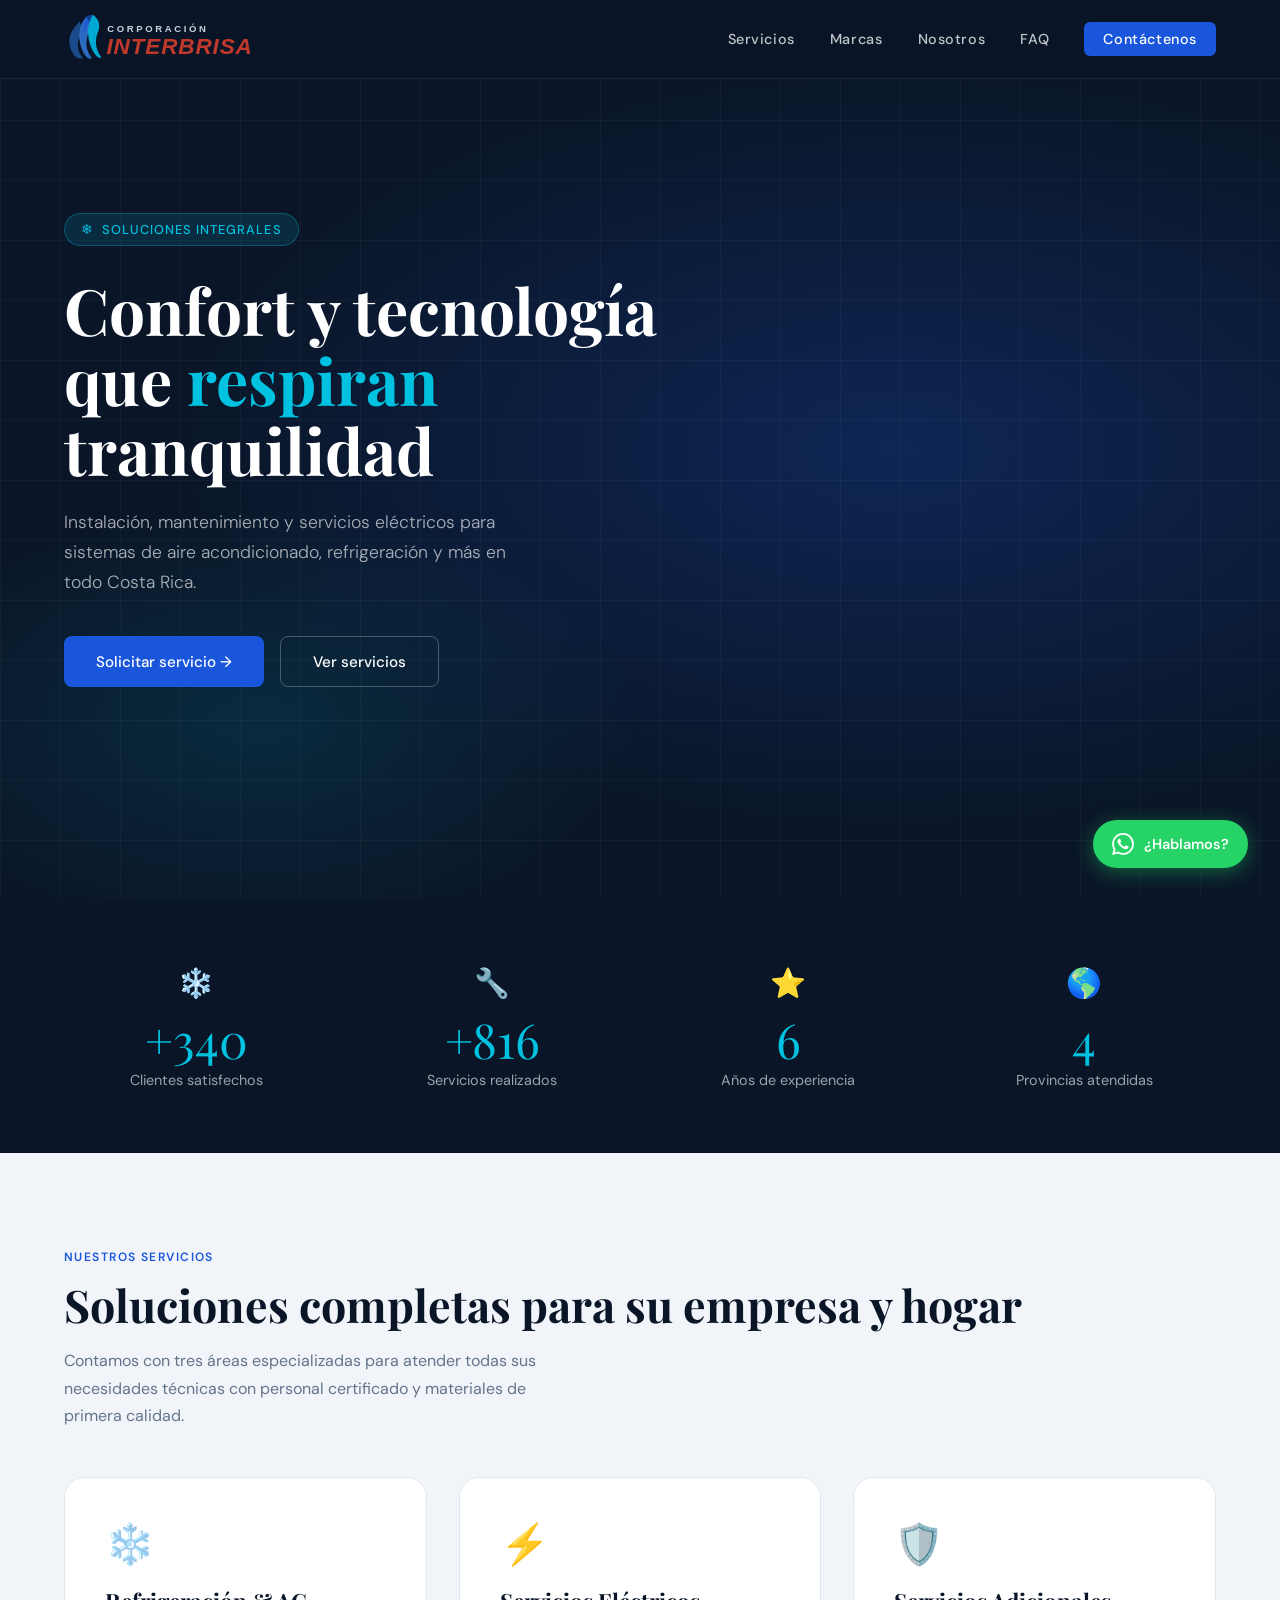
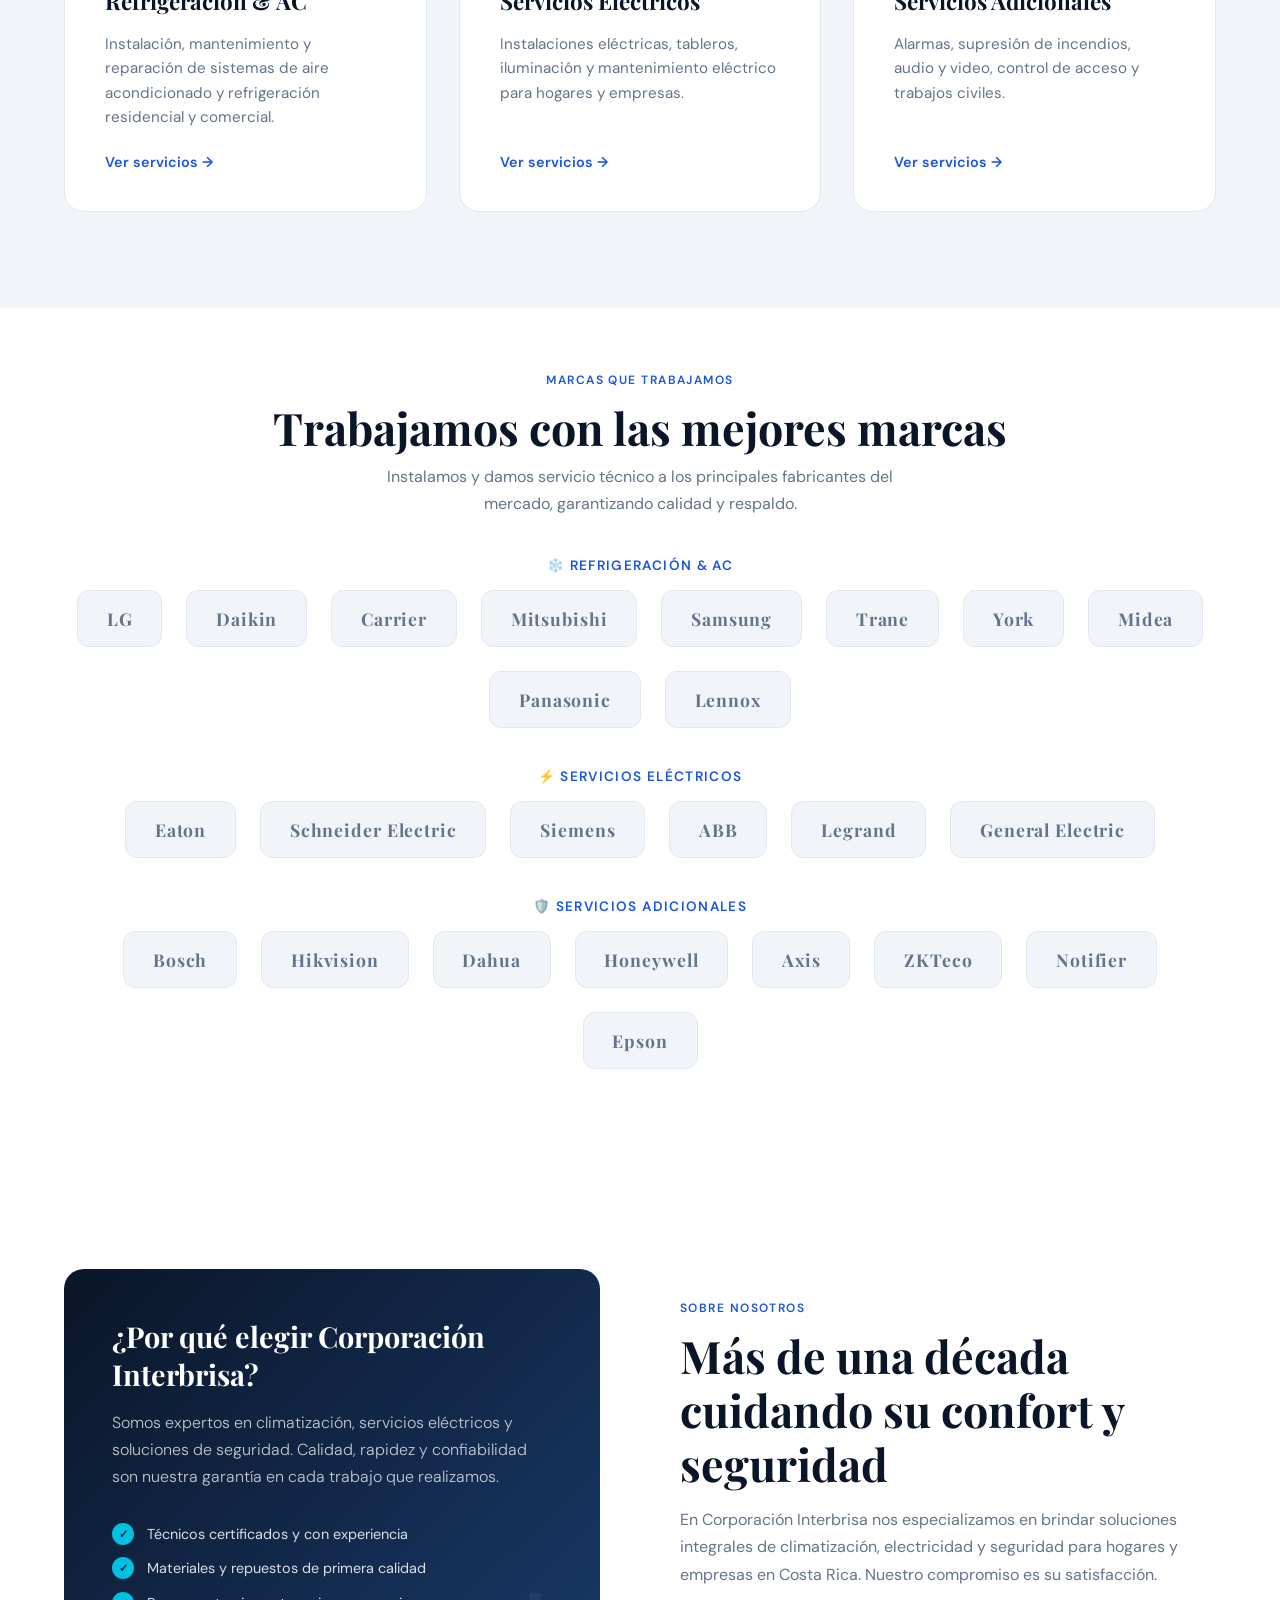
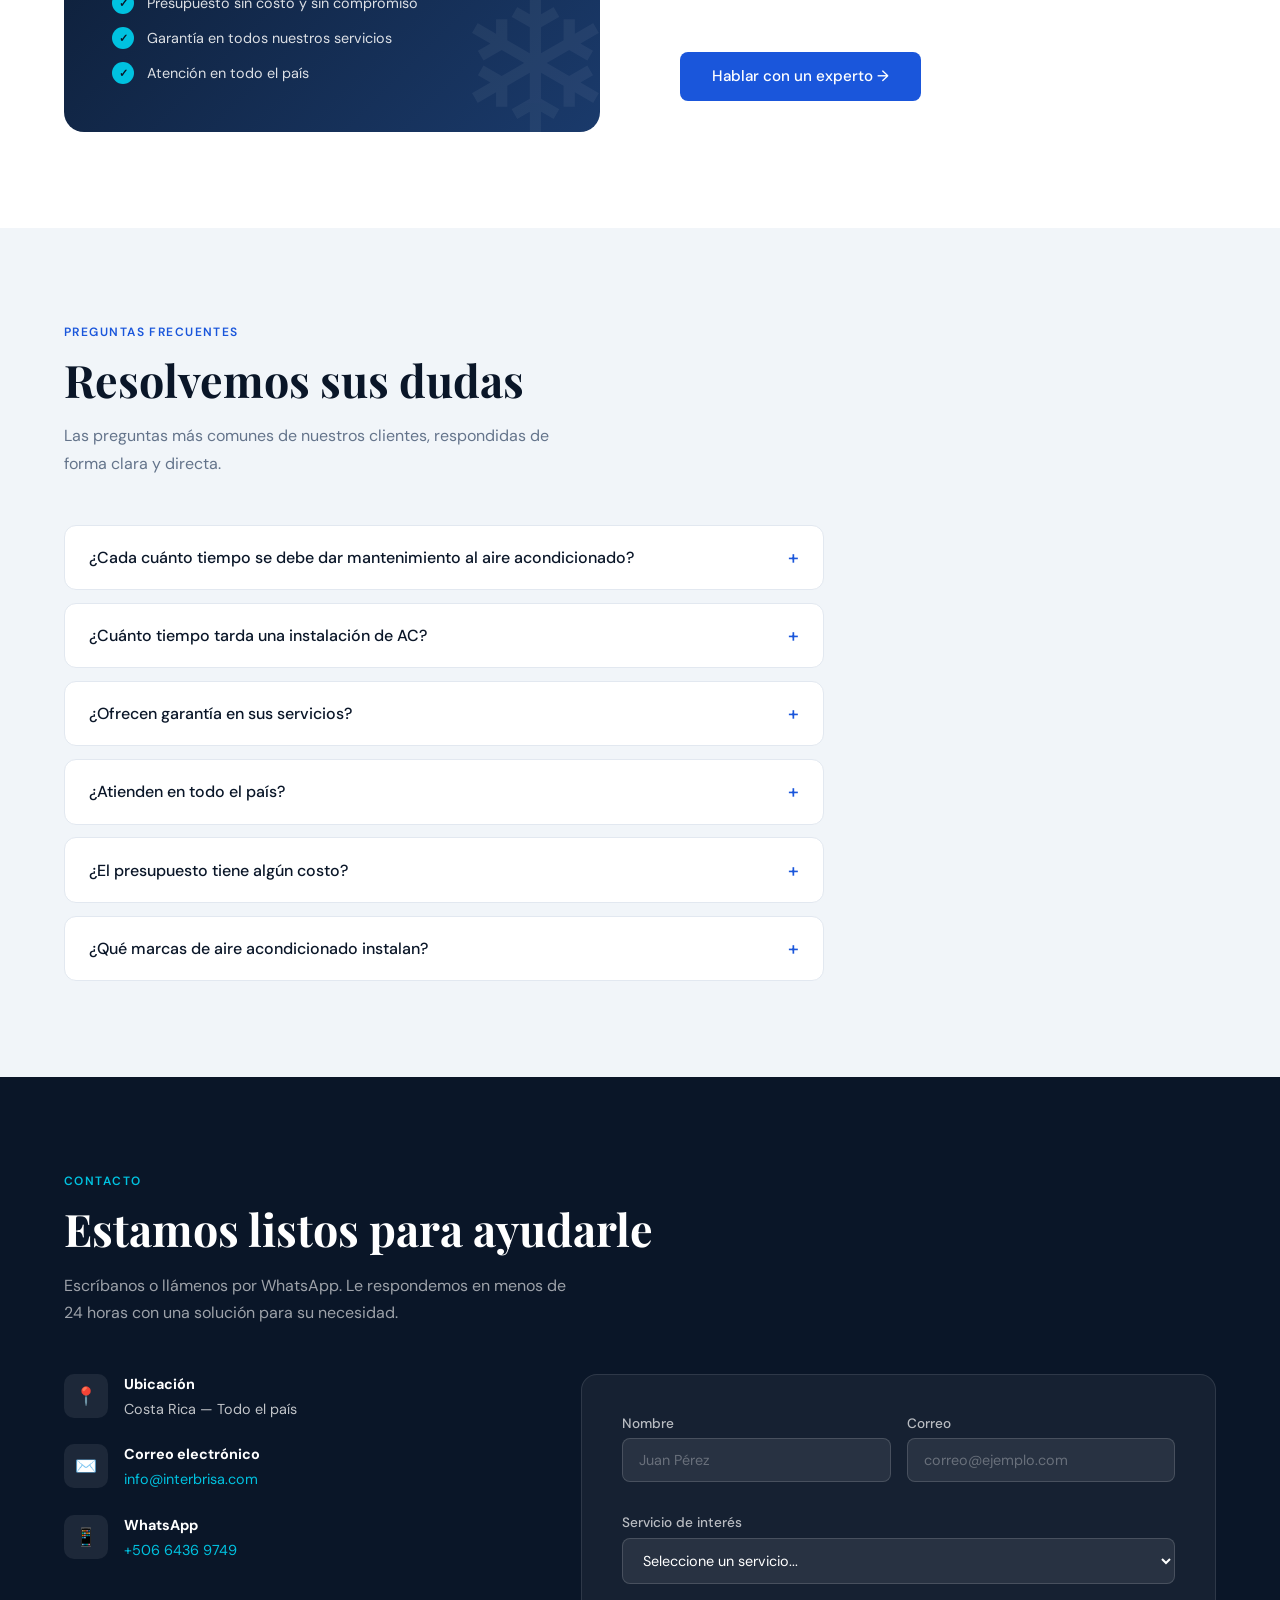
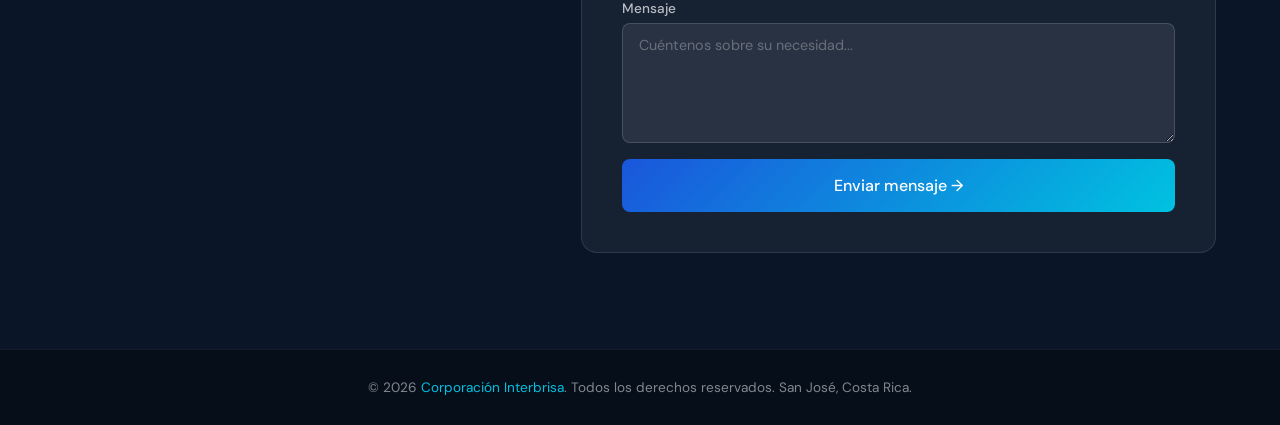
==== commit 66b8ce1e: "Add files via upload" ====
--- a/index.html
+++ b/index.html
@@ -54,10 +54,10 @@
     .hero::before{content:'';position:absolute;inset:0;background:radial-gradient(ellipse 80% 60% at 70% 50%,rgba(26,86,219,0.25) 0%,transparent 70%),radial-gradient(ellipse 50% 40% at 20% 80%,rgba(0,194,224,0.12) 0%,transparent 60%)}
     .hero-grid{position:absolute;inset:0;background-image:linear-gradient(rgba(255,255,255,0.03) 1px,transparent 1px),linear-gradient(90deg,rgba(255,255,255,0.03) 1px,transparent 1px);background-size:60px 60px}
 
-    /* Particles */
+    /* Particles - snow falls down */
     .particles{position:absolute;inset:0;overflow:hidden;pointer-events:none}
-    .particle{position:absolute;border-radius:50%;animation:float linear infinite;opacity:0}
-    @keyframes float{0%{transform:translateY(100vh) scale(0);opacity:0}10%{opacity:1}90%{opacity:0.5}100%{transform:translateY(-10vh) scale(1);opacity:0}}
+    .particle{position:absolute;border-radius:50%;animation:snowfall linear infinite;opacity:0}
+    @keyframes snowfall{0%{transform:translateY(-10px) scale(0);opacity:0}10%{opacity:0.8}90%{opacity:0.4}100%{transform:translateY(100vh) scale(1);opacity:0}}
 
     .hero-content{position:relative;z-index:2;max-width:680px}
     .hero-badge{display:inline-flex;align-items:center;gap:0.5rem;background:rgba(0,194,224,0.12);border:1px solid rgba(0,194,224,0.3);color:var(--accent);padding:0.4rem 1rem;border-radius:50px;font-size:0.8rem;font-weight:500;letter-spacing:0.08em;text-transform:uppercase;margin-bottom:1.8rem;animation:fadeUp 0.8s ease both}
@@ -73,9 +73,7 @@
 
     /* Hero stats */
     .hero-cards{position:absolute;right:5%;top:50%;transform:translateY(-50%);display:flex;flex-direction:column;gap:1rem;animation:fadeUp 0.8s 0.4s ease both}
-    .stat-card{background:rgba(255,255,255,0.06);border:1px solid rgba(255,255,255,0.1);backdrop-filter:blur(10px);border-radius:14px;padding:1.2rem 1.6rem;color:var(--white);min-width:180px}
-    .stat-card .num{font-family:'Playfair Display',serif;font-size:2rem;color:var(--accent);display:block}
-    .stat-card .label{font-size:0.8rem;color:rgba(255,255,255,0.6);margin-top:0.2rem}
+
 
     /* SECTION BASE */
     section{padding:6rem 5%}
@@ -105,8 +103,21 @@
     .service-card h3{font-family:'Playfair Display',serif;font-size:1.15rem;color:var(--navy);margin-bottom:0.6rem}
     .service-card p{color:var(--gray);font-size:0.9rem;line-height:1.6}
 
+    /* SERVICE AREA CARDS */
+    .service-areas-grid{display:grid;grid-template-columns:repeat(auto-fit,minmax(280px,1fr));gap:2rem;margin-top:1rem}
+    .service-area-card{background:var(--white);border-radius:20px;padding:2.5rem;border:1px solid #e2e8f0;text-decoration:none;color:var(--navy);display:flex;flex-direction:column;gap:1rem;transition:transform 0.25s,box-shadow 0.25s;position:relative;overflow:hidden}
+    .service-area-card::before{content:'';position:absolute;top:0;left:0;right:0;height:4px;background:linear-gradient(90deg,var(--blue),var(--accent));opacity:0;transition:opacity 0.25s}
+    .service-area-card:hover{transform:translateY(-8px);box-shadow:0 24px 48px rgba(10,22,40,0.12)}
+    .service-area-card:hover::before{opacity:1}
+    .sac-icon{font-size:2.5rem}
+    .service-area-card h3{font-family:'Playfair Display',serif;font-size:1.4rem;color:var(--navy)}
+    .service-area-card p{color:var(--gray);font-size:0.95rem;line-height:1.6;flex:1}
+    .sac-btn{display:inline-flex;align-items:center;color:var(--blue);font-weight:600;font-size:0.9rem;margin-top:0.5rem}
+
     /* BRANDS */
     #marcas{background:var(--white);padding:4rem 5%;text-align:center}
+    .brands-category{margin-bottom:2.5rem}
+    .brands-cat-title{font-size:0.85rem;font-weight:600;letter-spacing:0.1em;text-transform:uppercase;color:var(--blue);margin-bottom:1rem}
     #marcas h2{margin-bottom:0.5rem}
     #marcas .section-sub{margin:0 auto 2.5rem}
     .brands-grid{display:flex;flex-wrap:wrap;justify-content:center;align-items:center;gap:1.5rem}
@@ -244,20 +255,7 @@
         <a href="#servicios" class="btn-secondary">Ver servicios</a>
       </div>
     </div>
-    <div class="hero-cards">
-      <div class="stat-card">
-        <span class="num">+500</span>
-        <div class="label">Clientes satisfechos</div>
-      </div>
-      <div class="stat-card">
-        <span class="num">24h</span>
-        <div class="label">Respuesta garantizada</div>
-      </div>
-      <div class="stat-card">
-        <span class="num">10+</span>
-        <div class="label">Años de experiencia</div>
-      </div>
-    </div>
+
   </section>
 
   <!-- STATS COUNTER -->
@@ -293,28 +291,25 @@
       <h2>Soluciones completas para su empresa y hogar</h2>
       <p class="section-sub">Contamos con tres áreas especializadas para atender todas sus necesidades técnicas con personal certificado y materiales de primera calidad.</p>
     </div>
-    <div class="area-tabs reveal">
-      <button class="area-tab active" onclick="showArea('refrigeracion',this)">❄️ Refrigeración & AC</button>
-      <button class="area-tab" onclick="showArea('electrica',this)">⚡ Servicios Eléctricos</button>
-      <button class="area-tab" onclick="showArea('adicionales',this)">🛡️ Servicios Adicionales</button>
-    </div>
-    <div id="refrigeracion" class="services-area active reveal">
-      <div class="service-card"><div class="service-icon">❄️</div><h3>Instalación AC</h3><p>Instalamos sistemas de aire acondicionado residenciales y comerciales de forma rápida, segura y con garantía de trabajo.</p></div>
-      <div class="service-card"><div class="service-icon">🔧</div><h3>Mantenimiento AC</h3><p>Mantenimiento preventivo y correctivo para prolongar la vida útil de sus equipos y mantener su eficiencia al máximo.</p></div>
-      <div class="service-card"><div class="service-icon">🧊</div><h3>Refrigeración Comercial</h3><p>Servicio técnico especializado en sistemas de refrigeración comercial e industrial, cuartos fríos y equipos de conservación.</p></div>
-      <div class="service-card"><div class="service-icon">🌡️</div><h3>Diagnóstico y Reparación</h3><p>Diagnóstico técnico preciso y reparación de cualquier falla en sus sistemas de climatización y refrigeración.</p></div>
-    </div>
-    <div id="electrica" class="services-area reveal">
-      <div class="service-card"><div class="service-icon">⚡</div><h3>Instalaciones Eléctricas</h3><p>Instalaciones eléctricas residenciales y comerciales, cumpliendo con todas las normas y reglamentos vigentes en Costa Rica.</p></div>
-      <div class="service-card"><div class="service-icon">🔌</div><h3>Tableros y Paneles</h3><p>Instalación, actualización y mantenimiento de tableros eléctricos, breakers y paneles de distribución.</p></div>
-      <div class="service-card"><div class="service-icon">💡</div><h3>Iluminación</h3><p>Diseño e instalación de sistemas de iluminación eficientes, incluyendo soluciones LED para ahorro energético.</p></div>
-      <div class="service-card"><div class="service-icon">🛠️</div><h3>Mantenimiento Eléctrico</h3><p>Mantenimiento preventivo y correctivo de instalaciones eléctricas para hogares, oficinas y locales comerciales.</p></div>
-    </div>
-    <div id="adicionales" class="services-area reveal">
-      <div class="service-card"><div class="service-icon">🚨</div><h3>Alarmas y Supresión contra Incendios</h3><p>Instalación y mantenimiento de sistemas de detección y supresión de incendios, alarmas de humo y paneles de control.</p></div>
-      <div class="service-card"><div class="service-icon">🎥</div><h3>Audio y Video</h3><p>Instalación de sistemas de sonido, CCTV, videovigilancia y sistemas audiovisuales para empresas y residencias.</p></div>
-      <div class="service-card"><div class="service-icon">🔐</div><h3>Control de Acceso</h3><p>Sistemas de control de acceso biométrico, tarjetas, teclados y soluciones de seguridad perimetral personalizadas.</p></div>
-      <div class="service-card"><div class="service-icon">🏗️</div><h3>Trabajos Civiles</h3><p>Servicios de construcción y remodelación civil de apoyo: canalizaciones, cajas de registro, cielos rasos y obras menores.</p></div>
+    <div class="service-areas-grid reveal">
+      <a href="refrigeracion.html" class="service-area-card">
+        <div class="sac-icon">❄️</div>
+        <h3>Refrigeración & AC</h3>
+        <p>Instalación, mantenimiento y reparación de sistemas de aire acondicionado y refrigeración residencial y comercial.</p>
+        <span class="sac-btn">Ver servicios →</span>
+      </a>
+      <a href="electrica.html" class="service-area-card">
+        <div class="sac-icon">⚡</div>
+        <h3>Servicios Eléctricos</h3>
+        <p>Instalaciones eléctricas, tableros, iluminación y mantenimiento eléctrico para hogares y empresas.</p>
+        <span class="sac-btn">Ver servicios →</span>
+      </a>
+      <a href="adicionales.html" class="service-area-card">
+        <div class="sac-icon">🛡️</div>
+        <h3>Servicios Adicionales</h3>
+        <p>Alarmas, supresión de incendios, audio y video, control de acceso y trabajos civiles.</p>
+        <span class="sac-btn">Ver servicios →</span>
+      </a>
     </div>
   </section>
 
@@ -325,17 +320,44 @@
       <h2>Trabajamos con las mejores marcas</h2>
       <p class="section-sub">Instalamos y damos servicio técnico a los principales fabricantes del mercado, garantizando calidad y respaldo.</p>
     </div>
-    <div class="brands-grid reveal">
-      <div class="brand-item">LG</div>
-      <div class="brand-item">Daikin</div>
-      <div class="brand-item">Carrier</div>
-      <div class="brand-item">Mitsubishi</div>
-      <div class="brand-item">Samsung</div>
-      <div class="brand-item">Trane</div>
-      <div class="brand-item">York</div>
-      <div class="brand-item">Midea</div>
-      <div class="brand-item">Panasonic</div>
-      <div class="brand-item">Lennox</div>
+    <div class="brands-category reveal">
+      <div class="brands-cat-title">❄️ Refrigeración & AC</div>
+      <div class="brands-grid">
+        <div class="brand-item">LG</div>
+        <div class="brand-item">Daikin</div>
+        <div class="brand-item">Carrier</div>
+        <div class="brand-item">Mitsubishi</div>
+        <div class="brand-item">Samsung</div>
+        <div class="brand-item">Trane</div>
+        <div class="brand-item">York</div>
+        <div class="brand-item">Midea</div>
+        <div class="brand-item">Panasonic</div>
+        <div class="brand-item">Lennox</div>
+      </div>
+    </div>
+    <div class="brands-category reveal">
+      <div class="brands-cat-title">⚡ Servicios Eléctricos</div>
+      <div class="brands-grid">
+        <div class="brand-item">Eaton</div>
+        <div class="brand-item">Schneider Electric</div>
+        <div class="brand-item">Siemens</div>
+        <div class="brand-item">ABB</div>
+        <div class="brand-item">Legrand</div>
+        <div class="brand-item">General Electric</div>
+      </div>
+    </div>
+    <div class="brands-category reveal">
+      <div class="brands-cat-title">🛡️ Servicios Adicionales</div>
+      <div class="brands-grid">
+        <div class="brand-item">Bosch</div>
+        <div class="brand-item">Hikvision</div>
+        <div class="brand-item">Dahua</div>
+        <div class="brand-item">Honeywell</div>
+        <div class="brand-item">Axis</div>
+        <div class="brand-item">ZKTeco</div>
+        <div class="brand-item">Notifier</div>
+        <div class="brand-item">Epson</div>
+      </div>
     </div>
   </section>
 
@@ -517,12 +539,7 @@
     // FAQ
     function toggleFaq(btn){const item=btn.parentElement;item.classList.toggle('open')}
 
-    // Service tabs
-    function showArea(id,btn){
-      document.querySelectorAll('.services-area').forEach(a=>a.classList.remove('active'));
-      document.querySelectorAll('.area-tab').forEach(b=>b.classList.remove('active'));
-      document.getElementById(id).classList.add('active');btn.classList.add('active');
-    }
+
   </script>
 </body>
 </html>
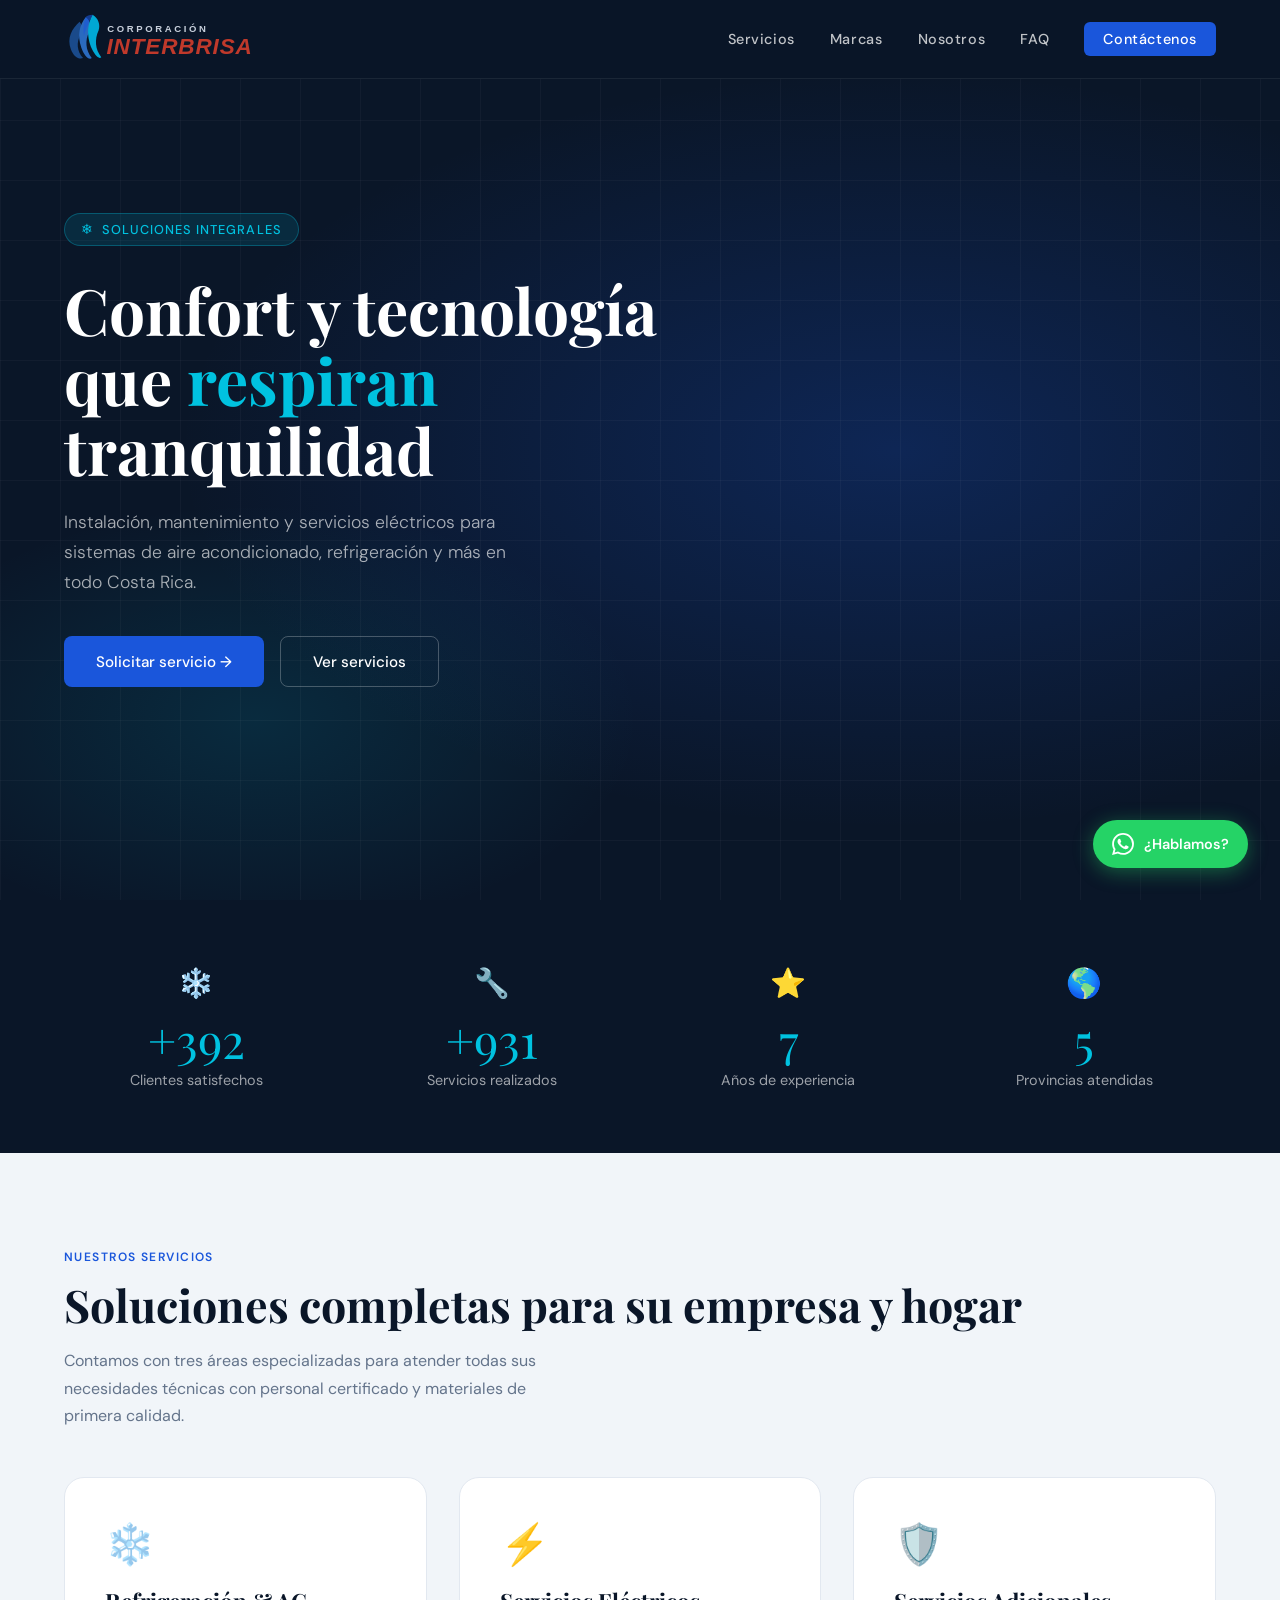
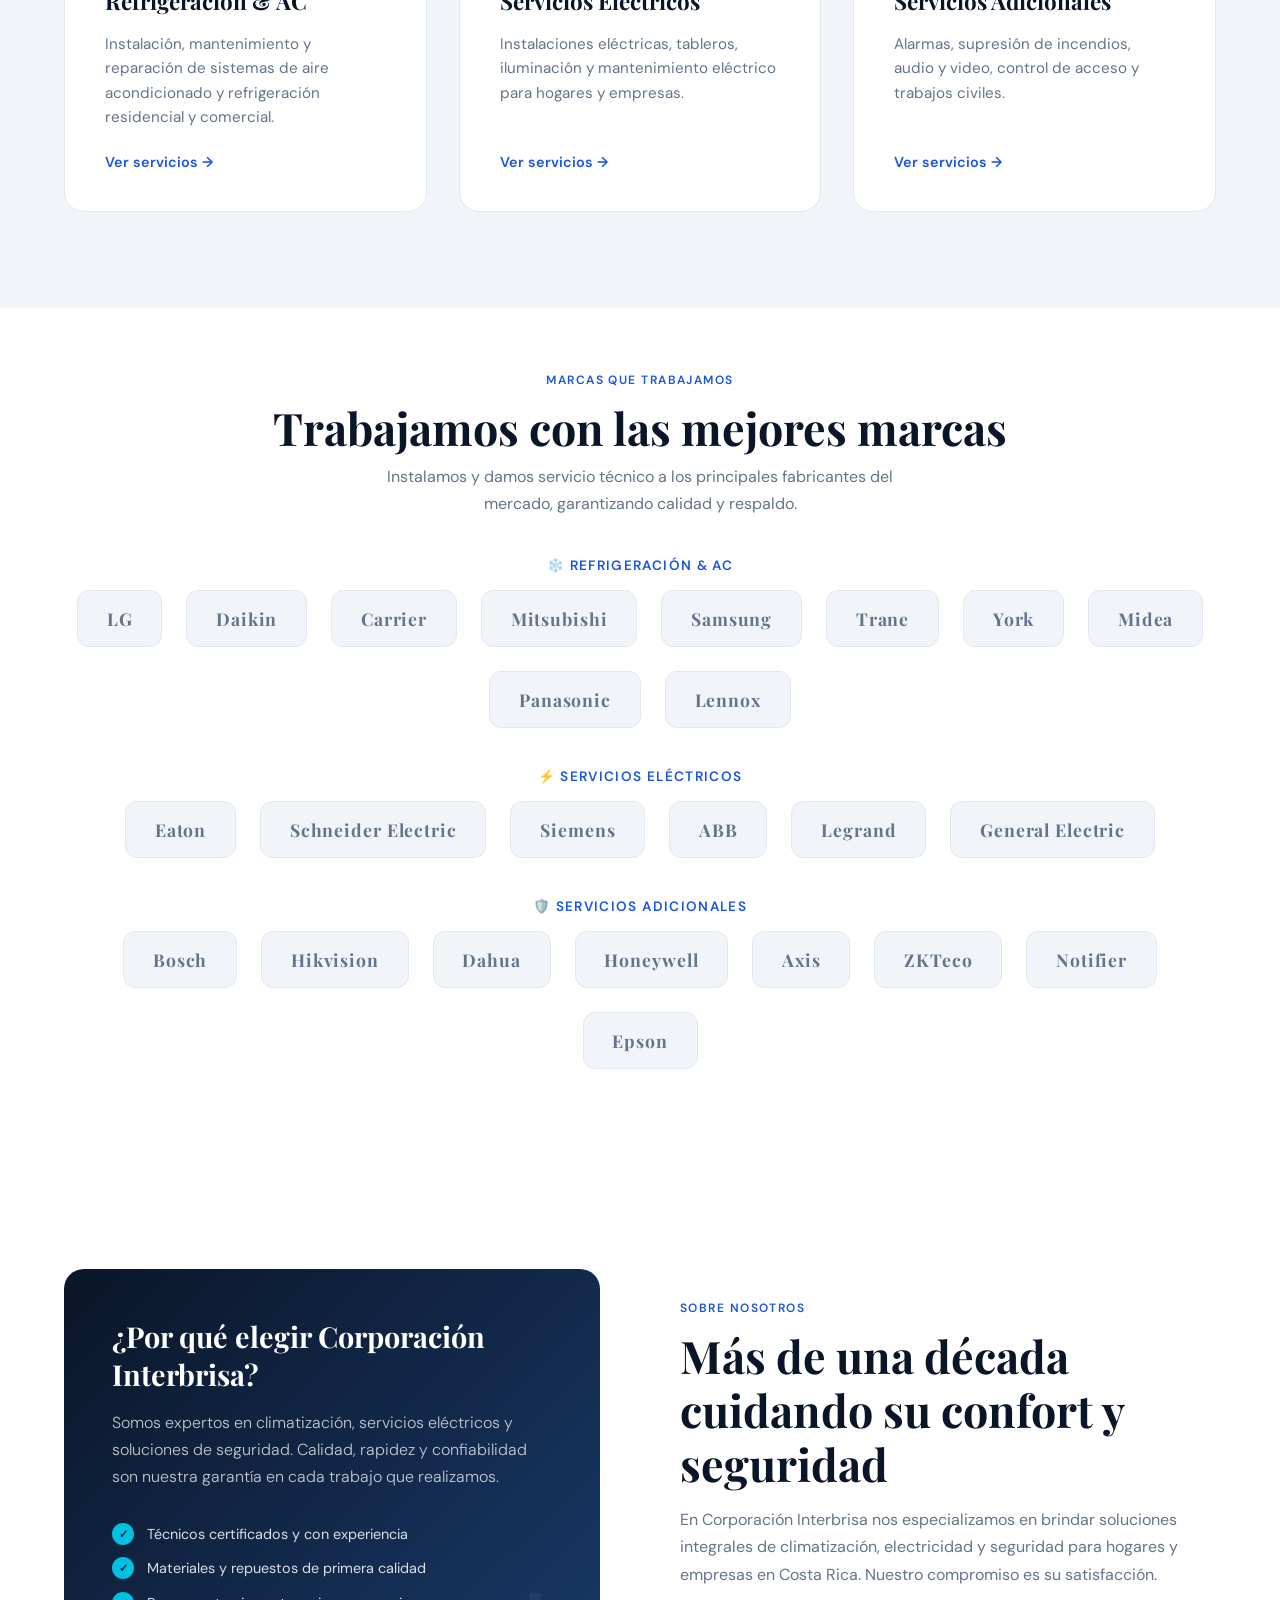
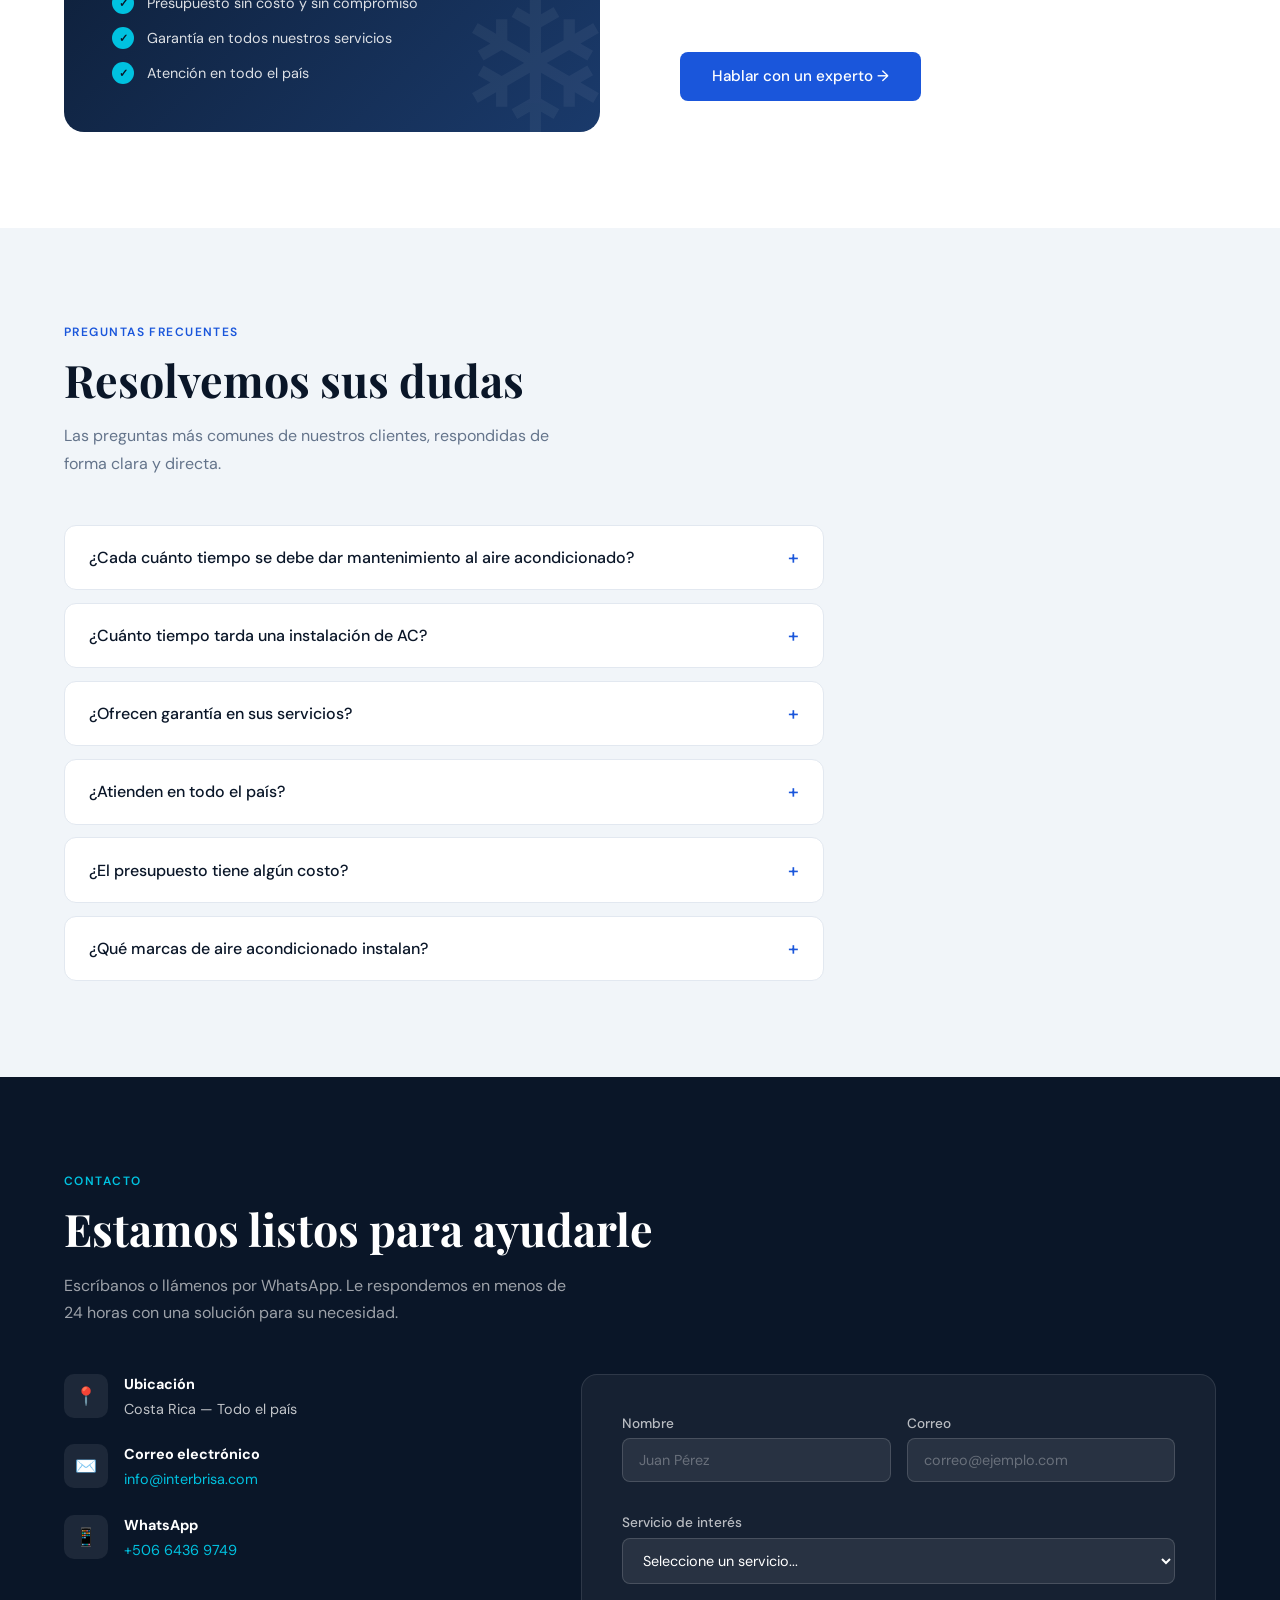
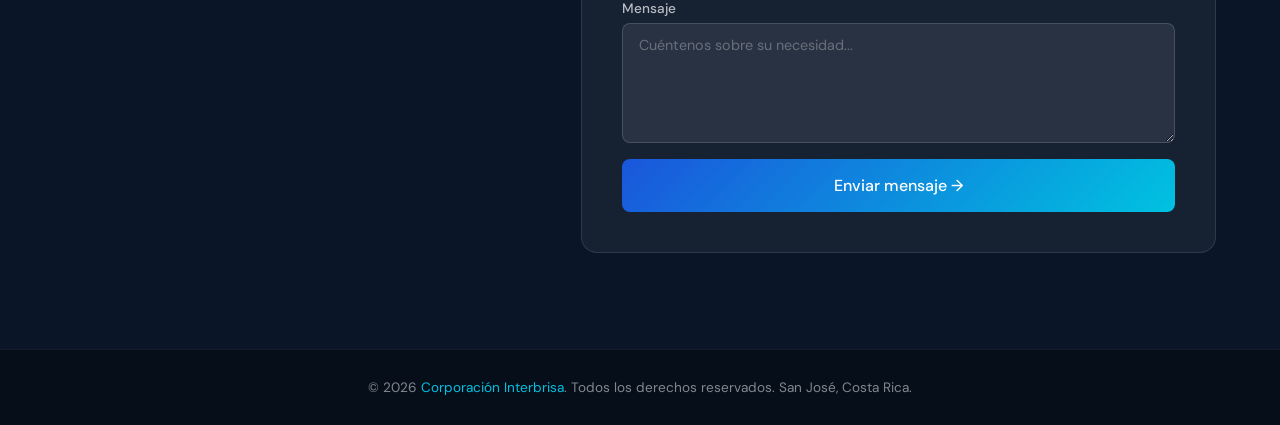
==== commit 4fac2c86: "Add files via upload" ====
--- a/index.html
+++ b/index.html
@@ -19,6 +19,8 @@
   <script type="application/ld+json">
   {"@context":"https://schema.org","@type":"LocalBusiness","name":"Corporación Interbrisa","url":"https://interbrisa.com","telephone":"+50664369749","email":"info@interbrisa.com","description":"Instalación y mantenimiento de aire acondicionado, refrigeración comercial, servicios eléctricos, alarmas, control de acceso y audio y video en todo Costa Rica.","areaServed":"Costa Rica","address":{"@type":"PostalAddress","addressCountry":"CR","addressRegion":"San José"},"serviceType":["Aire Acondicionado","Refrigeración","Servicios Eléctricos","Alarmas","Control de Acceso","Audio y Video"]}
   </script>
+  <link rel="icon" type="image/x-icon" href="favicon.ico"/>
+  <link rel="apple-touch-icon" href="favicon.png"/>
   <link rel="preconnect" href="https://fonts.googleapis.com"/>
   <link rel="preconnect" href="https://fonts.gstatic.com" crossorigin/>
   <link href="https://fonts.googleapis.com/css2?family=Playfair+Display:wght@600;700&family=DM+Sans:wght@300;400;500&display=swap" rel="stylesheet"/>
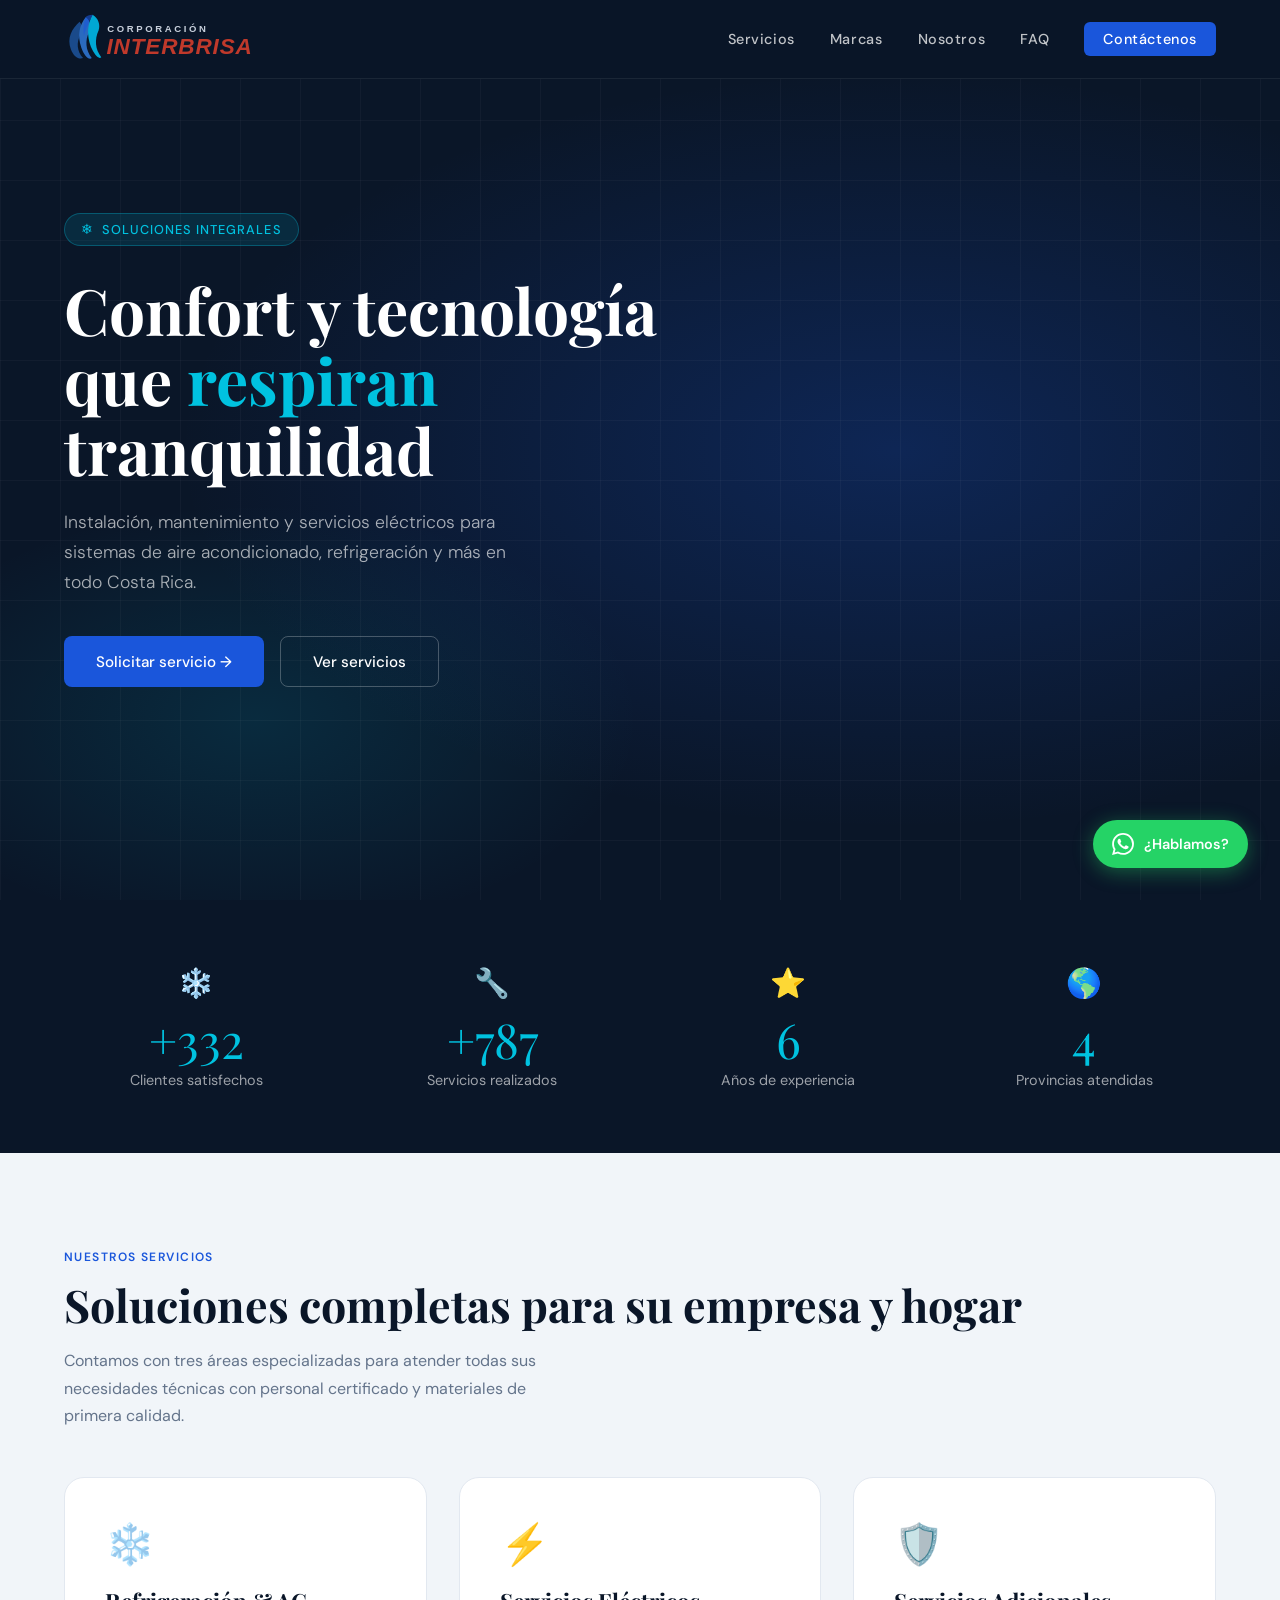
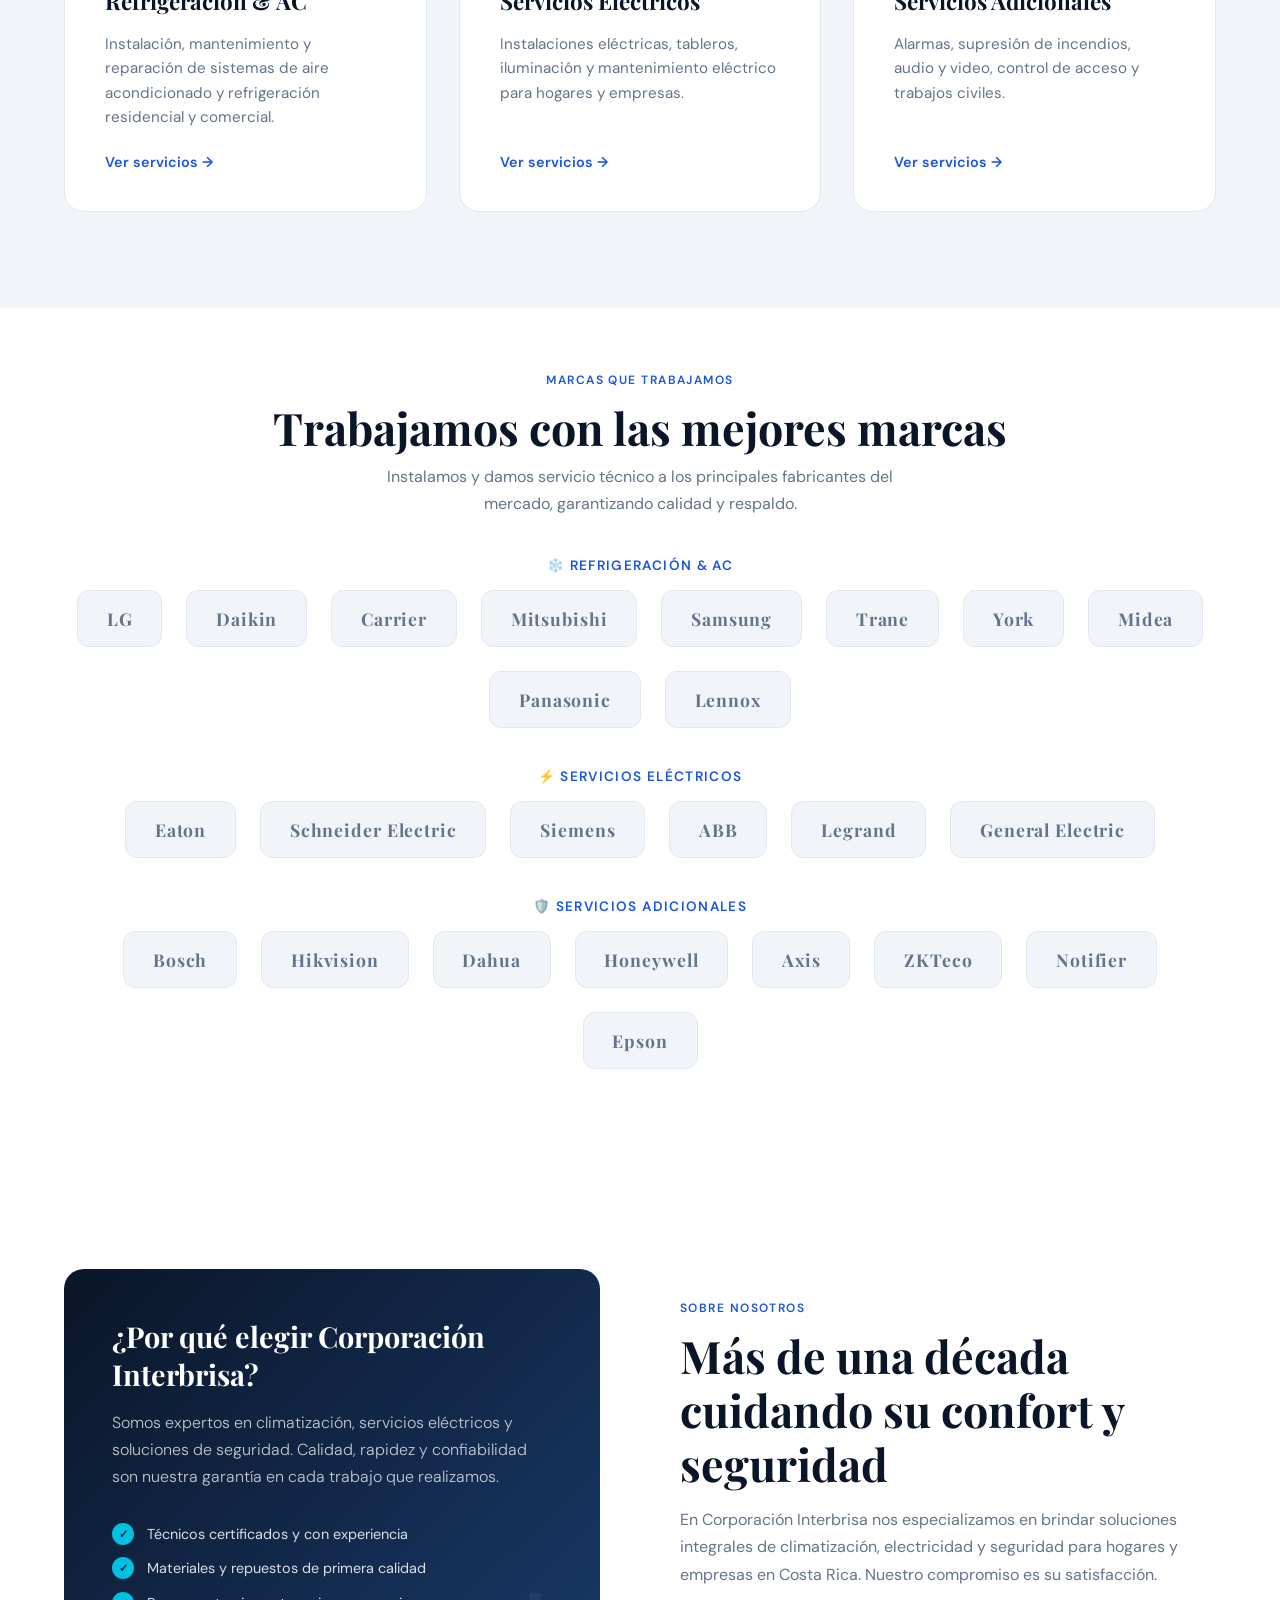
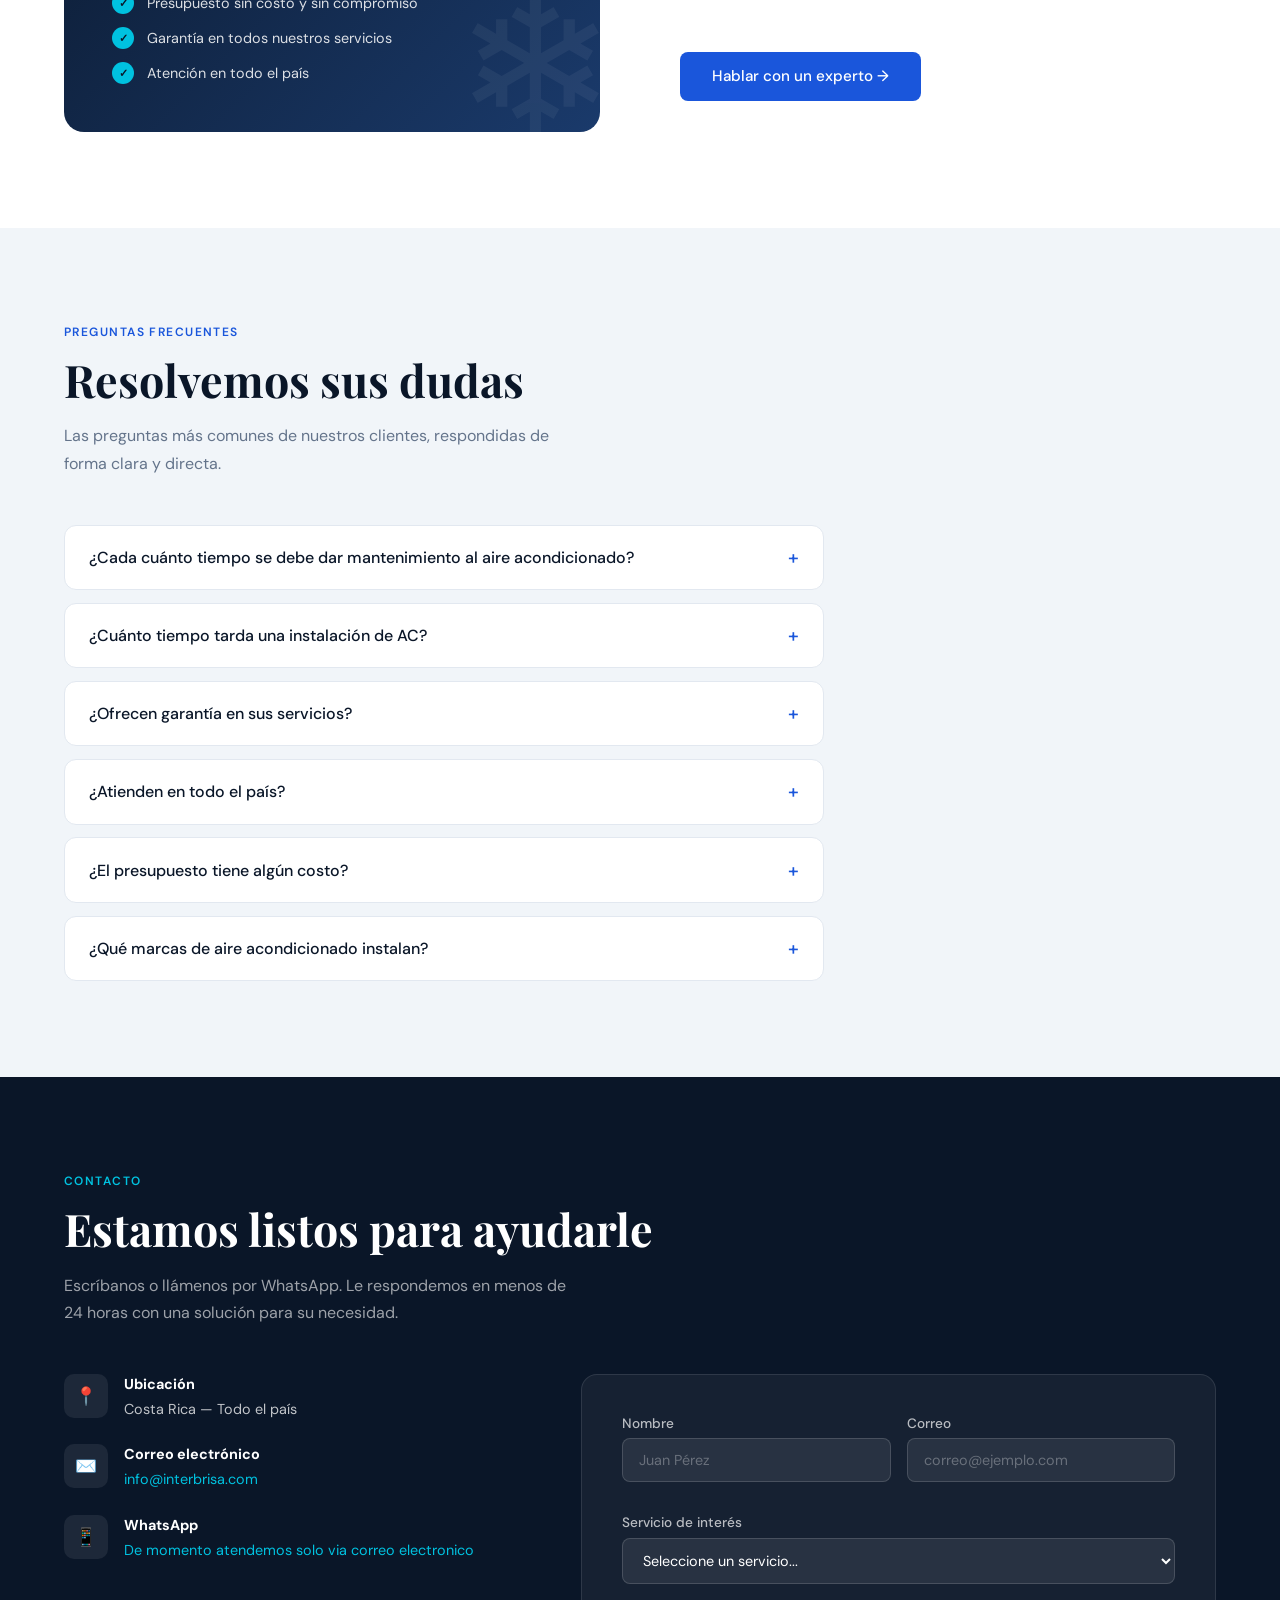
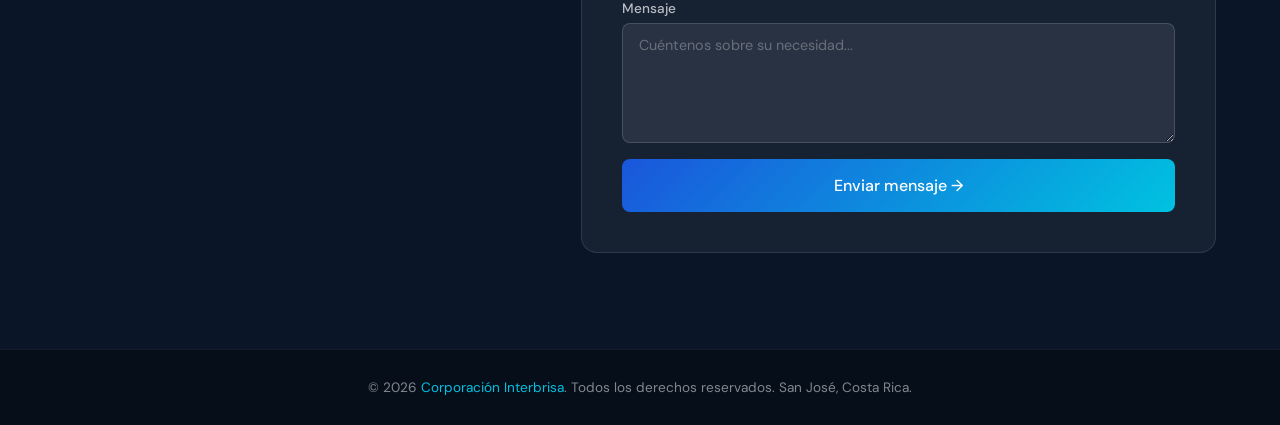
==== commit 5c1c354f: "Update index.html" ====
--- a/index.html
+++ b/index.html
@@ -442,7 +442,7 @@
         </div>
         <div class="contact-item">
           <div class="contact-item-icon">📱</div>
-          <div class="contact-item-text"><strong>WhatsApp</strong><a href="https://wa.me/50664369749" target="_blank">+506 6436 9749</a></div>
+          <div class="contact-item-text"><strong>WhatsApp</strong><a href="https://wa.me/506000000" target="_blank">De momento atendemos solo via correo electronico</a></div>
         </div>
       </div>
       <div class="contact-form">
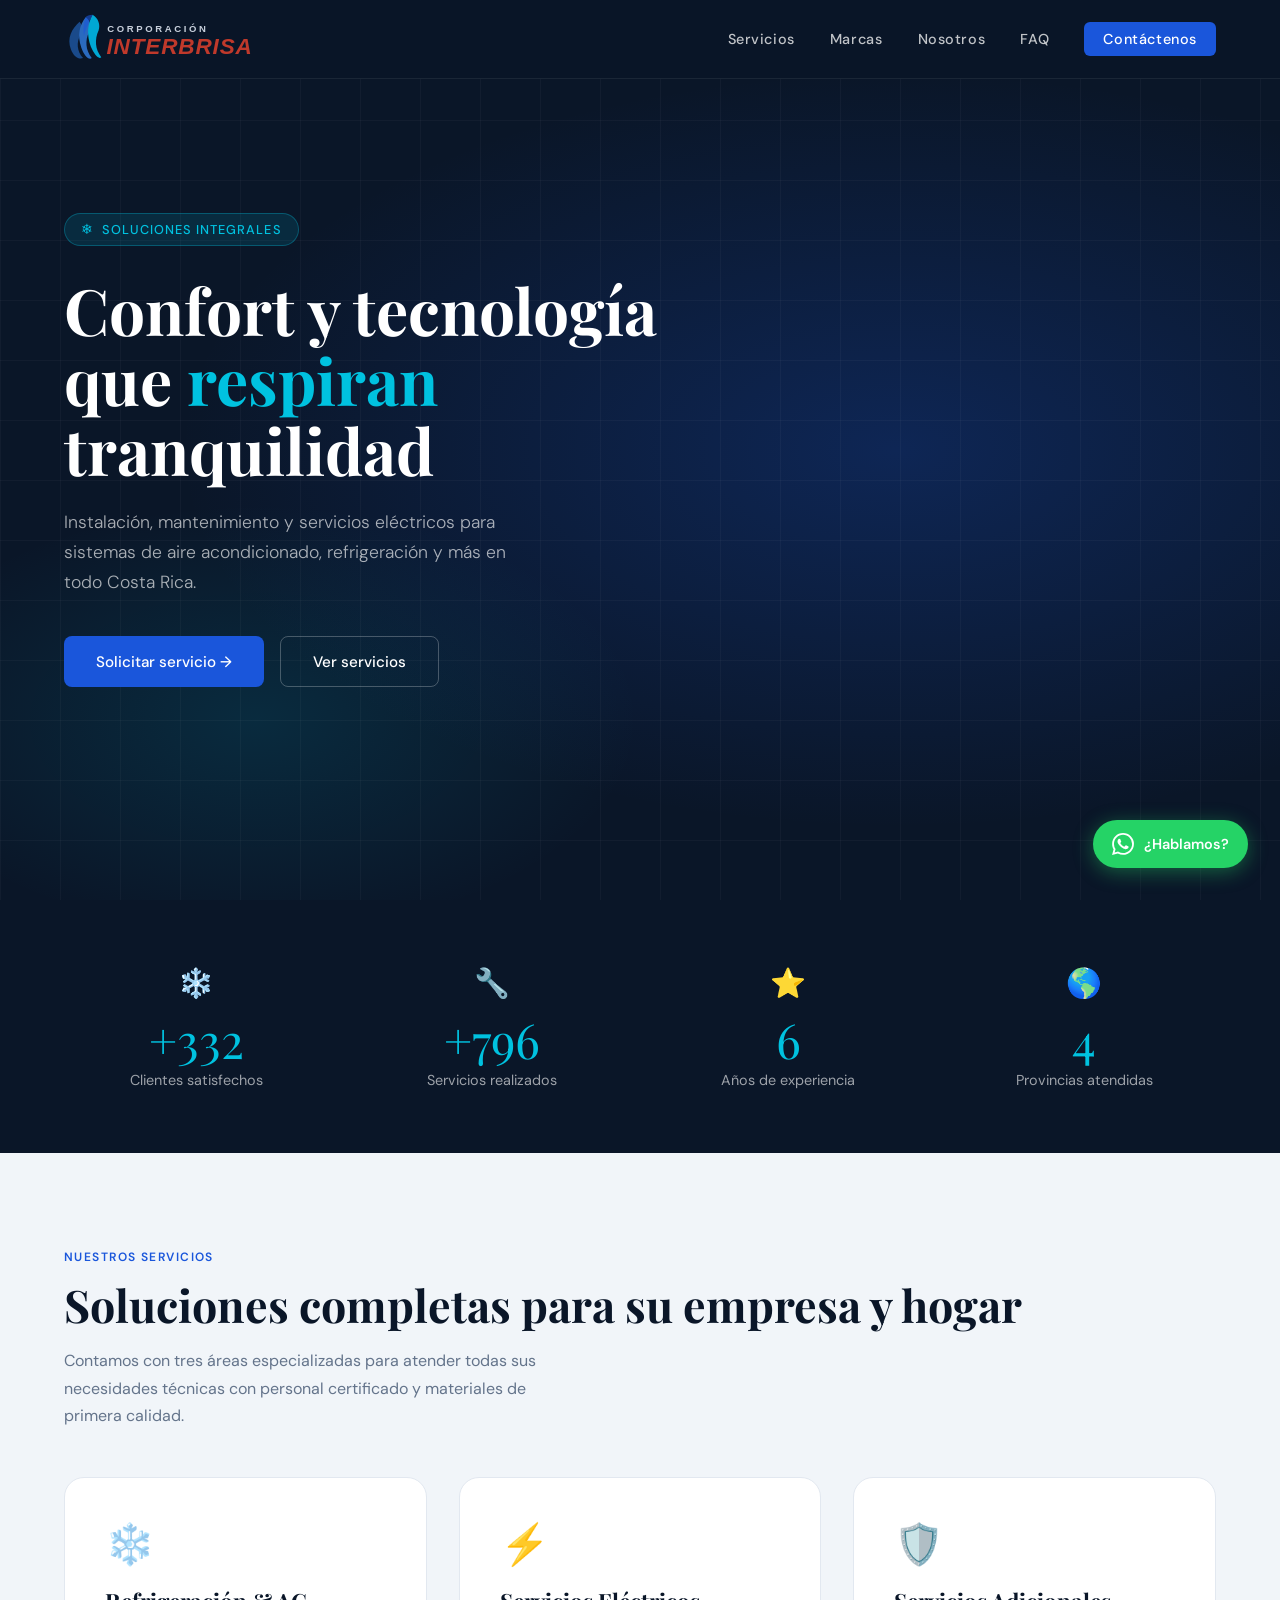
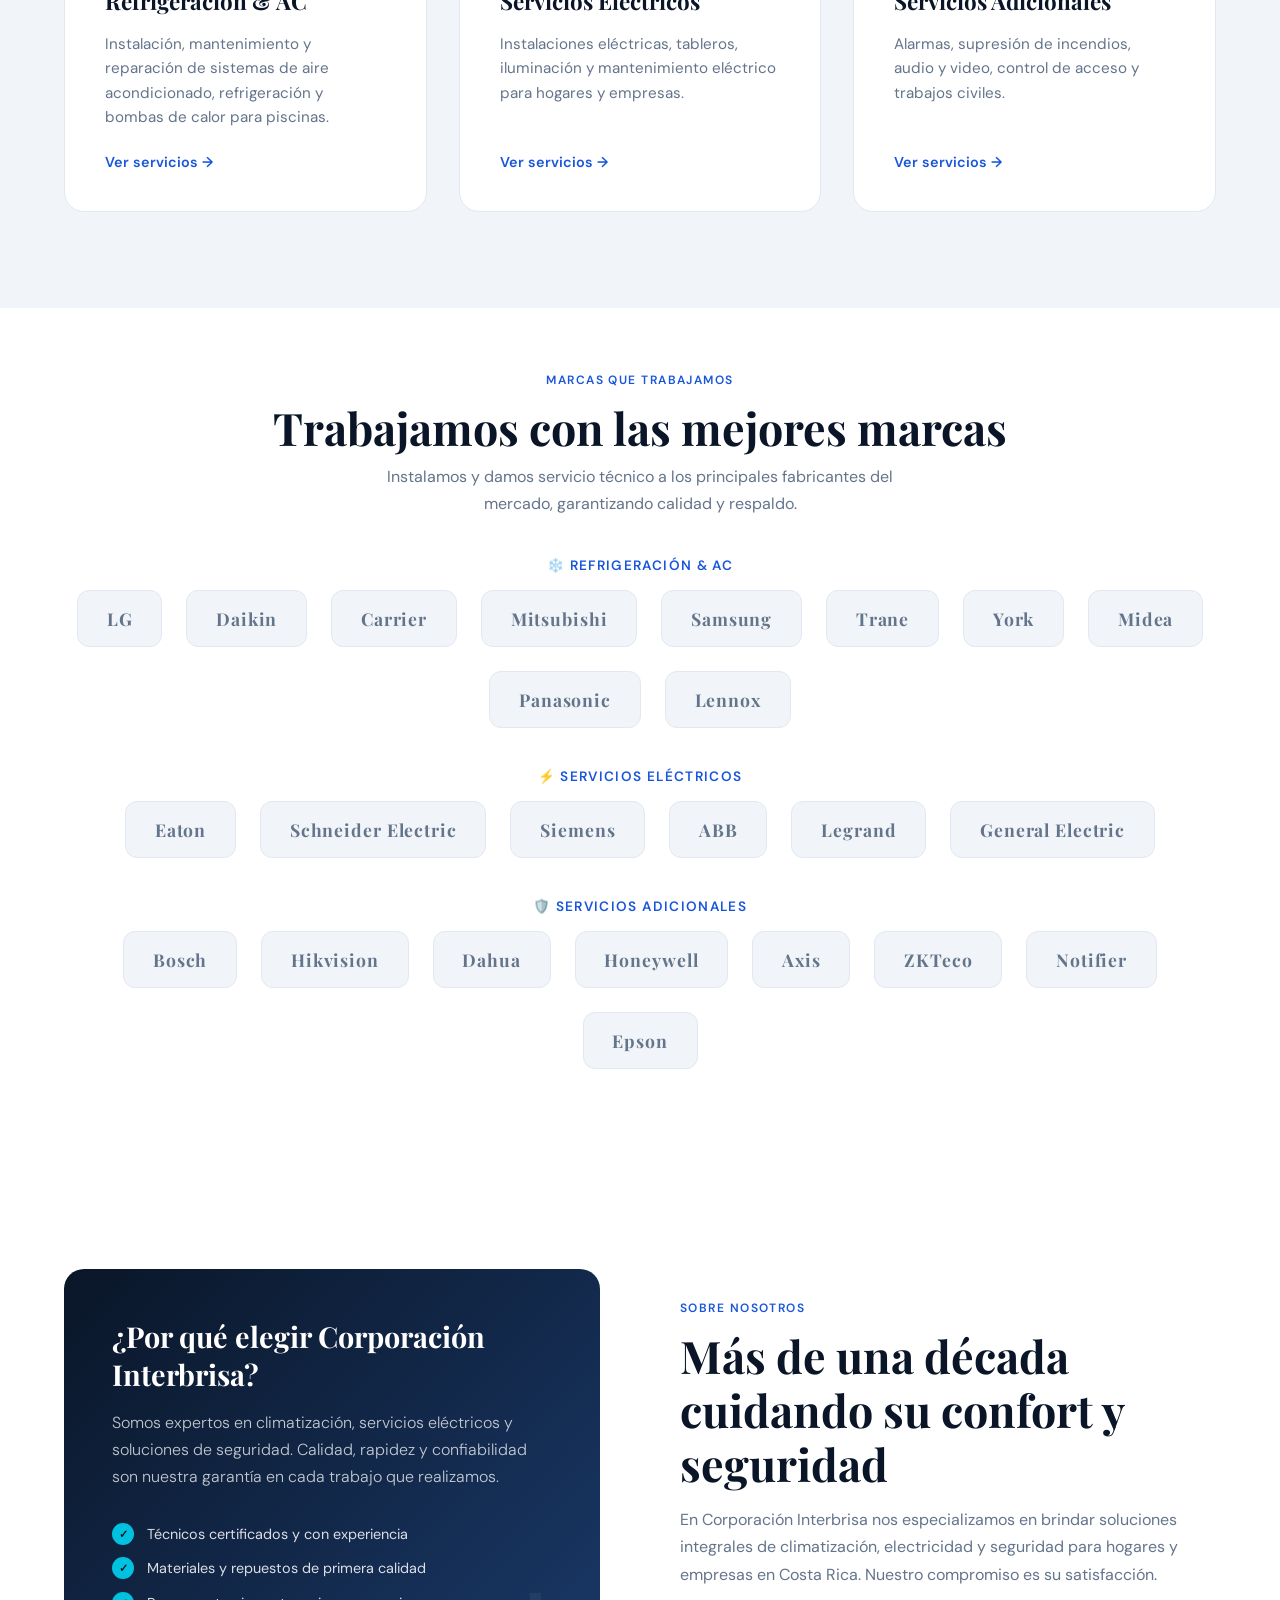
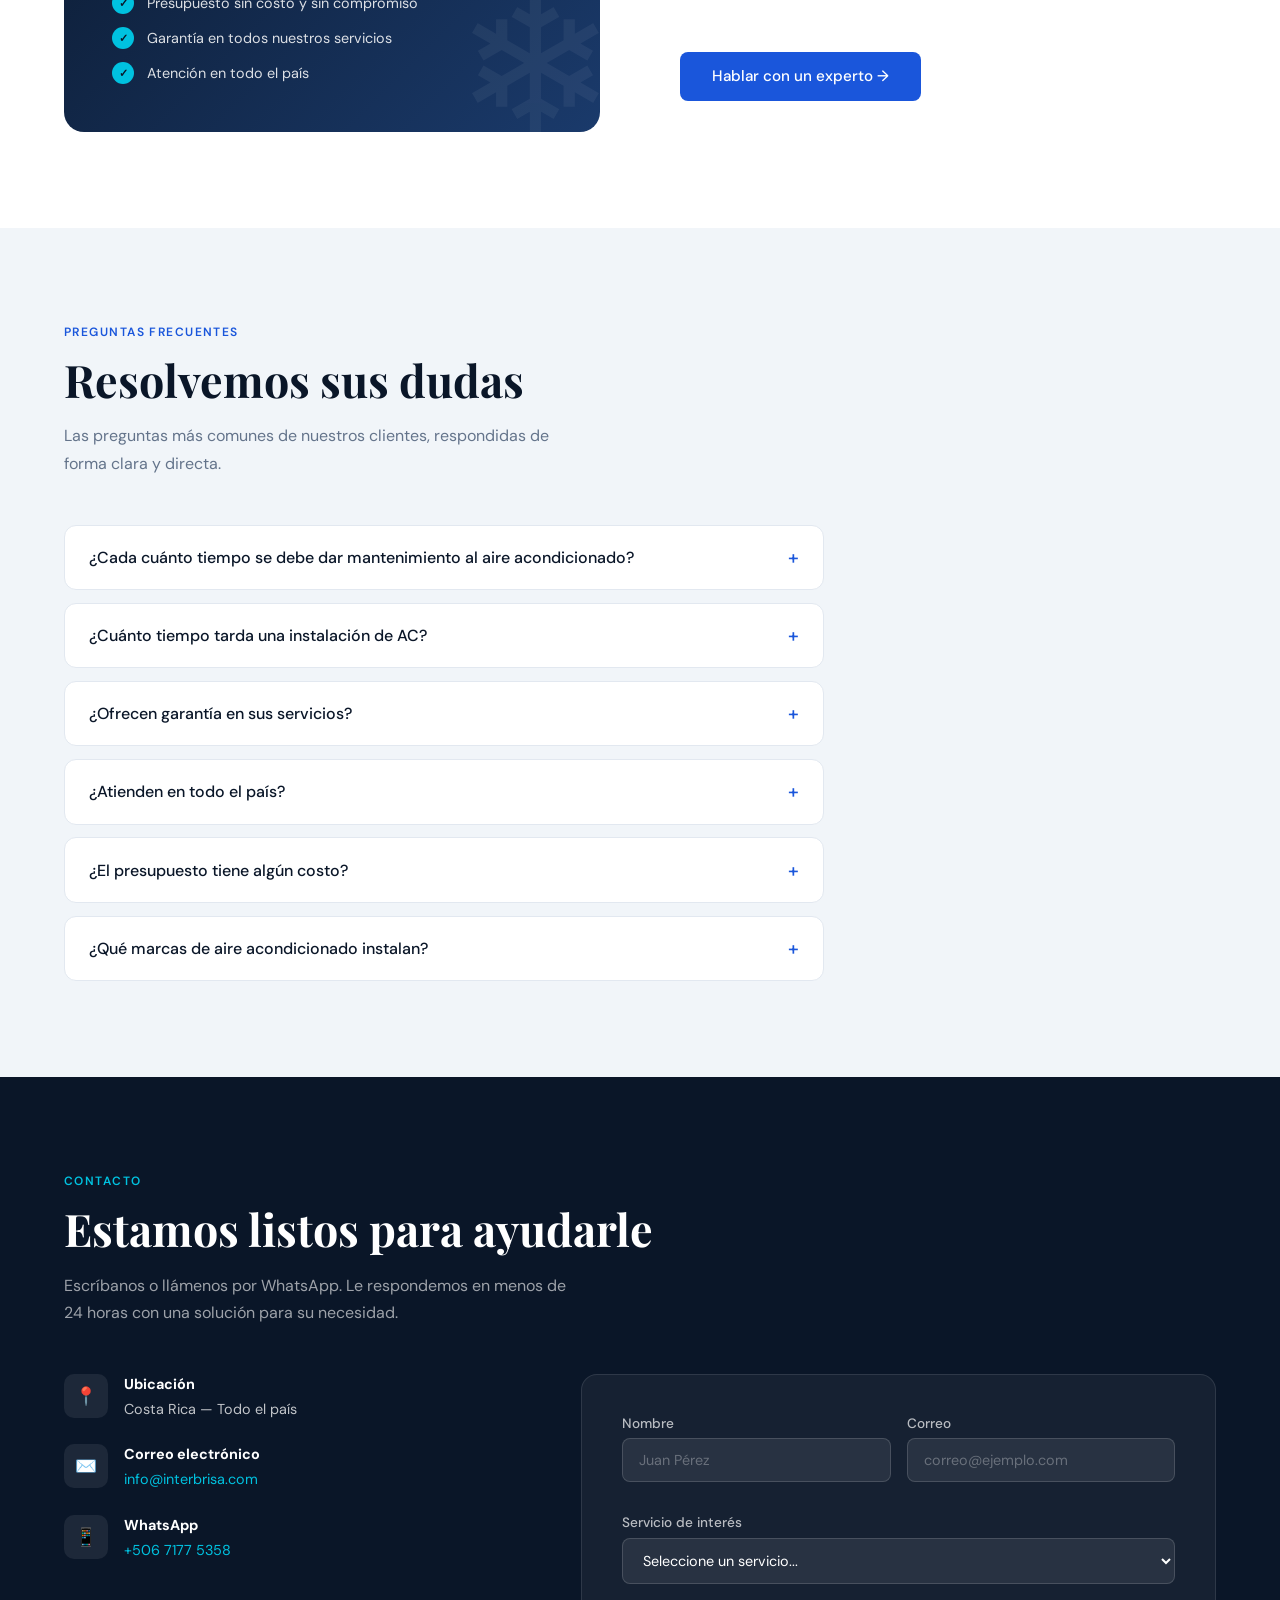
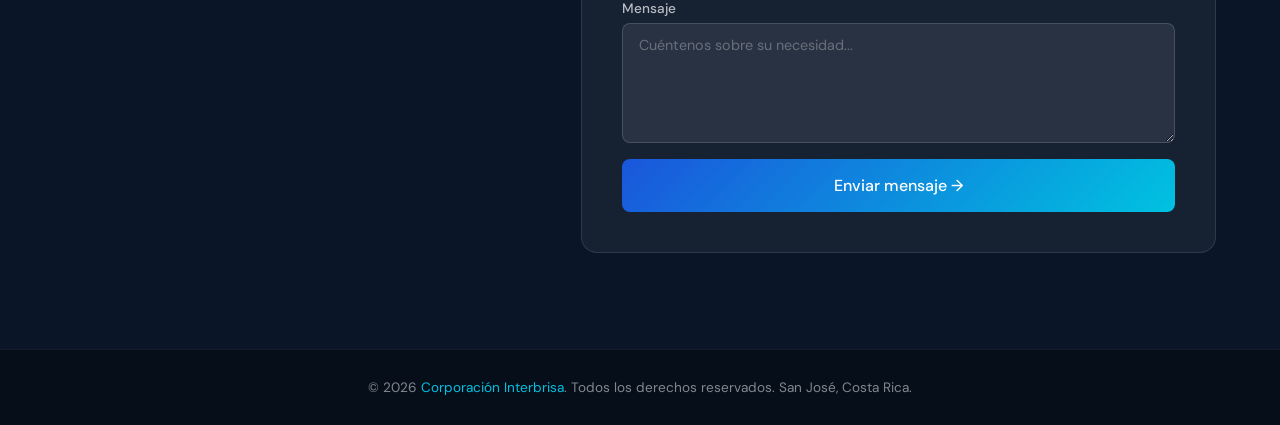
==== commit c2c03762: "Add files via upload" ====
--- a/index.html
+++ b/index.html
@@ -17,7 +17,7 @@
   <meta property="og:type" content="website"/>
   <meta property="og:locale" content="es_CR"/>
   <script type="application/ld+json">
-  {"@context":"https://schema.org","@type":"LocalBusiness","name":"Corporación Interbrisa","url":"https://interbrisa.com","telephone":"+50664369749","email":"info@interbrisa.com","description":"Instalación y mantenimiento de aire acondicionado, refrigeración comercial, servicios eléctricos, alarmas, control de acceso y audio y video en todo Costa Rica.","areaServed":"Costa Rica","address":{"@type":"PostalAddress","addressCountry":"CR","addressRegion":"San José"},"serviceType":["Aire Acondicionado","Refrigeración","Servicios Eléctricos","Alarmas","Control de Acceso","Audio y Video"]}
+  {"@context":"https://schema.org","@type":"LocalBusiness","name":"Corporación Interbrisa","url":"https://interbrisa.com","telephone":"+50671775358","email":"info@interbrisa.com","description":"Instalación y mantenimiento de aire acondicionado, refrigeración comercial, servicios eléctricos, alarmas, control de acceso y audio y video en todo Costa Rica.","areaServed":"Costa Rica","address":{"@type":"PostalAddress","addressCountry":"CR","addressRegion":"San José"},"serviceType":["Aire Acondicionado","Refrigeración","Servicios Eléctricos","Alarmas","Control de Acceso","Audio y Video"]}
   </script>
   <link rel="icon" type="image/x-icon" href="favicon.ico"/>
   <link rel="apple-touch-icon" href="favicon.png"/>
@@ -297,7 +297,7 @@
       <a href="refrigeracion.html" class="service-area-card">
         <div class="sac-icon">❄️</div>
         <h3>Refrigeración & AC</h3>
-        <p>Instalación, mantenimiento y reparación de sistemas de aire acondicionado y refrigeración residencial y comercial.</p>
+        <p>Instalación, mantenimiento y reparación de sistemas de aire acondicionado, refrigeración y bombas de calor para piscinas.</p>
         <span class="sac-btn">Ver servicios →</span>
       </a>
       <a href="electrica.html" class="service-area-card">
@@ -442,7 +442,7 @@
         </div>
         <div class="contact-item">
           <div class="contact-item-icon">📱</div>
-          <div class="contact-item-text"><strong>WhatsApp</strong><a href="https://wa.me/506000000" target="_blank">De momento atendemos solo via correo electronico</a></div>
+          <div class="contact-item-text"><strong>WhatsApp</strong><a href="https://wa.me/50671775358" target="_blank">+506 7177 5358</a></div>
         </div>
       </div>
       <div class="contact-form">
@@ -483,7 +483,7 @@
   </footer>
 
   <!-- WHATSAPP FLOAT -->
-  <a class="wa-float" href="https://wa.me/50664369749" target="_blank" aria-label="WhatsApp">
+  <a class="wa-float" href="https://wa.me/50671775358" target="_blank" aria-label="WhatsApp">
     <svg viewBox="0 0 24 24" xmlns="http://www.w3.org/2000/svg"><path d="M17.472 14.382c-.297-.149-1.758-.867-2.03-.967-.273-.099-.471-.148-.67.15-.197.297-.767.966-.94 1.164-.173.199-.347.223-.644.075-.297-.15-1.255-.463-2.39-1.475-.883-.788-1.48-1.761-1.653-2.059-.173-.297-.018-.458.13-.606.134-.133.298-.347.446-.52.149-.174.198-.298.298-.497.099-.198.05-.371-.025-.52-.075-.149-.669-1.612-.916-2.207-.242-.579-.487-.5-.669-.51-.173-.008-.371-.01-.57-.01-.198 0-.52.074-.792.372-.272.297-1.04 1.016-1.04 2.479 0 1.462 1.065 2.875 1.213 3.074.149.198 2.096 3.2 5.077 4.487.709.306 1.262.489 1.694.625.712.227 1.36.195 1.871.118.571-.085 1.758-.719 2.006-1.413.248-.694.248-1.289.173-1.413-.074-.124-.272-.198-.57-.347m-5.421 7.403h-.004a9.87 9.87 0 01-5.031-1.378l-.361-.214-3.741.982.998-3.648-.235-.374a9.86 9.86 0 01-1.51-5.26c.001-5.45 4.436-9.884 9.888-9.884 2.64 0 5.122 1.03 6.988 2.898a9.825 9.825 0 012.893 6.994c-.003 5.45-4.437 9.884-9.885 9.884m8.413-18.297A11.815 11.815 0 0012.05 0C5.495 0 .16 5.335.157 11.892c0 2.096.547 4.142 1.588 5.945L.057 24l6.305-1.654a11.882 11.882 0 005.683 1.448h.005c6.554 0 11.89-5.335 11.893-11.893a11.821 11.821 0 00-3.48-8.413Z"/></svg>
     <span class="wa-text">¿Hablamos?</span>
   </a>
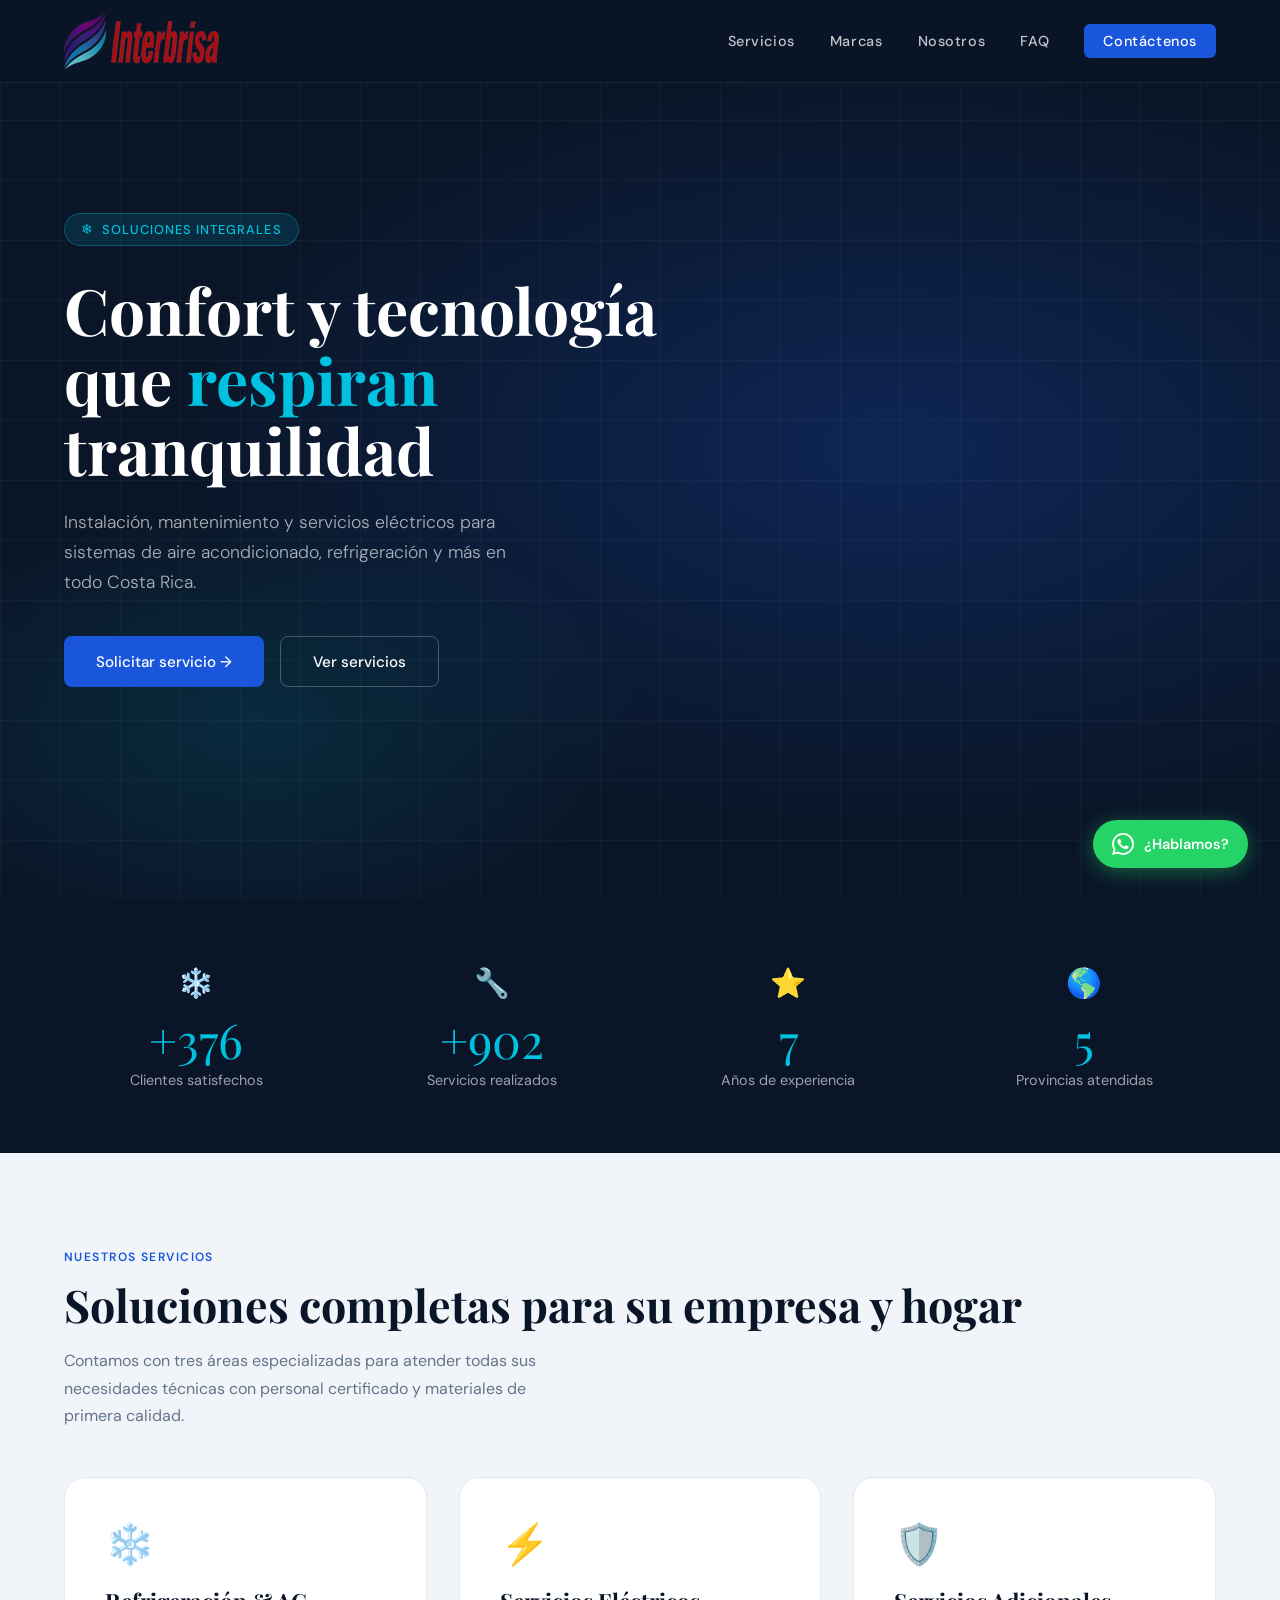
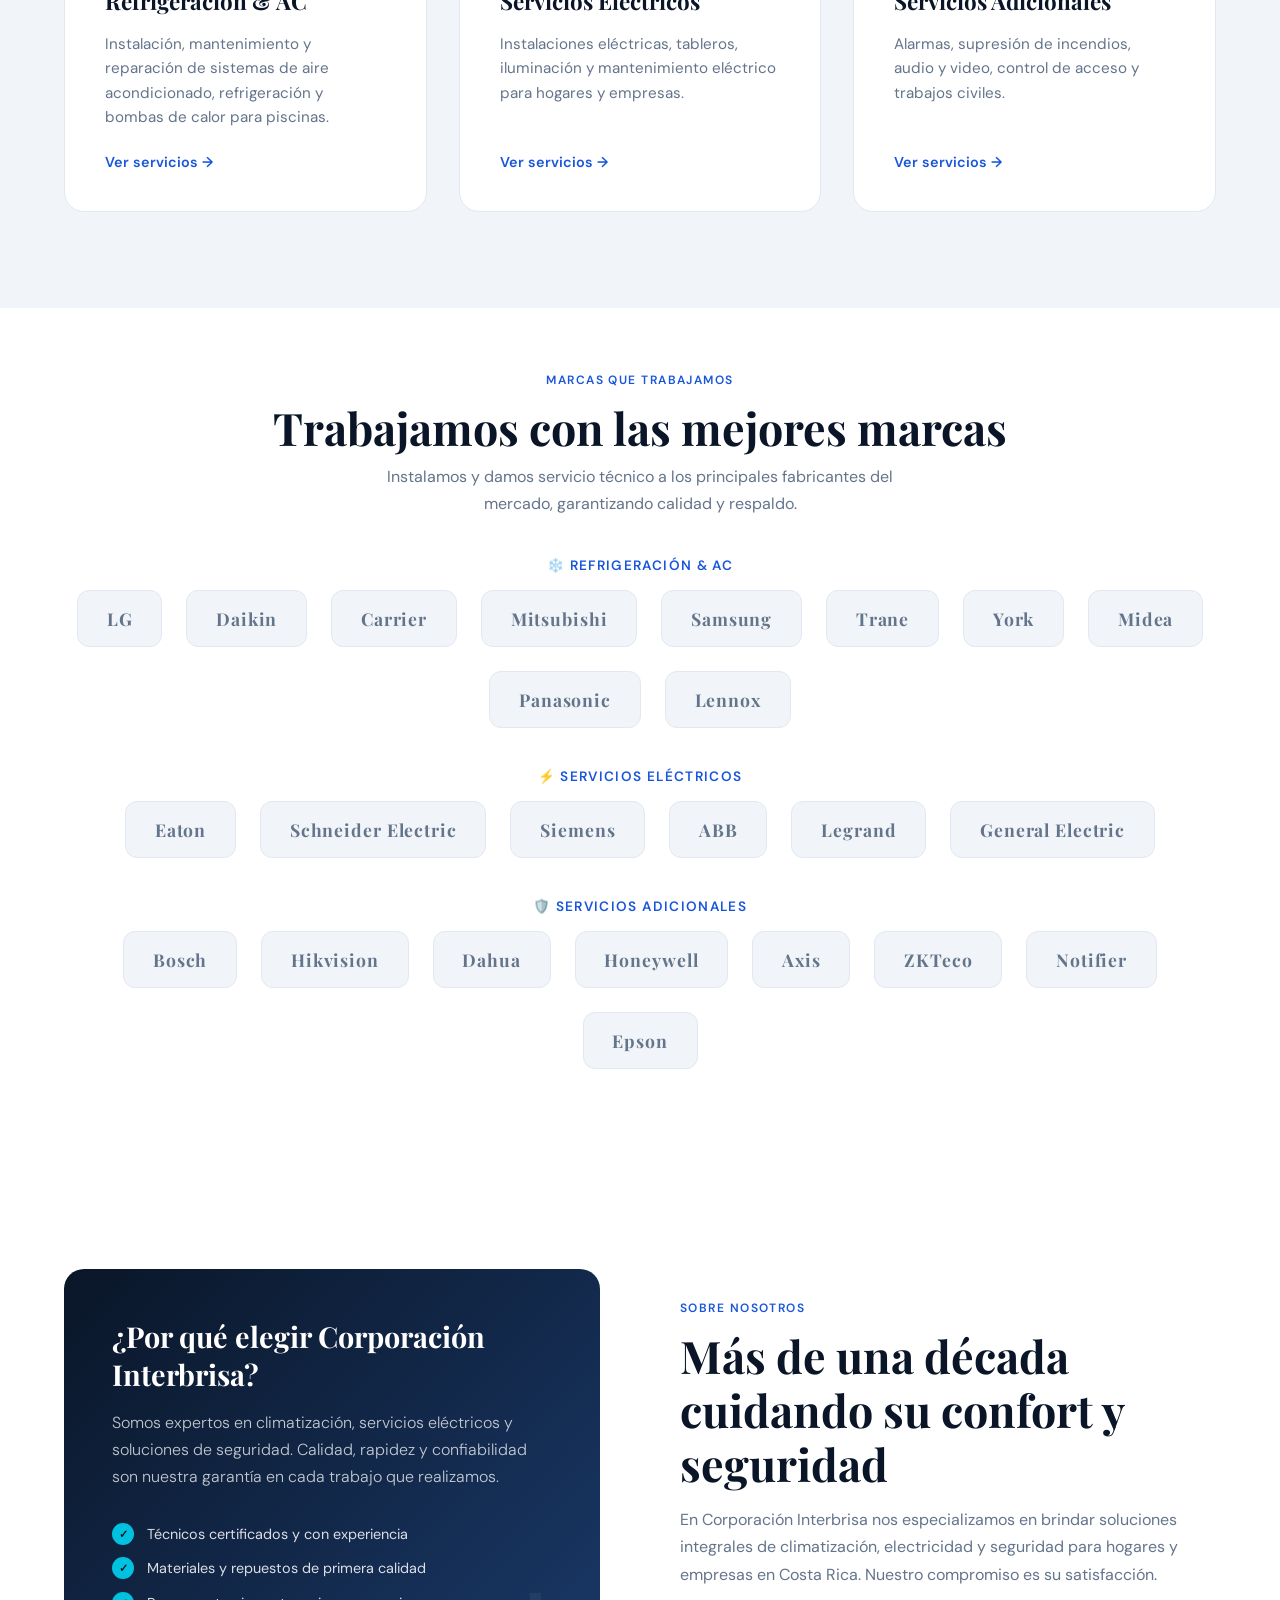
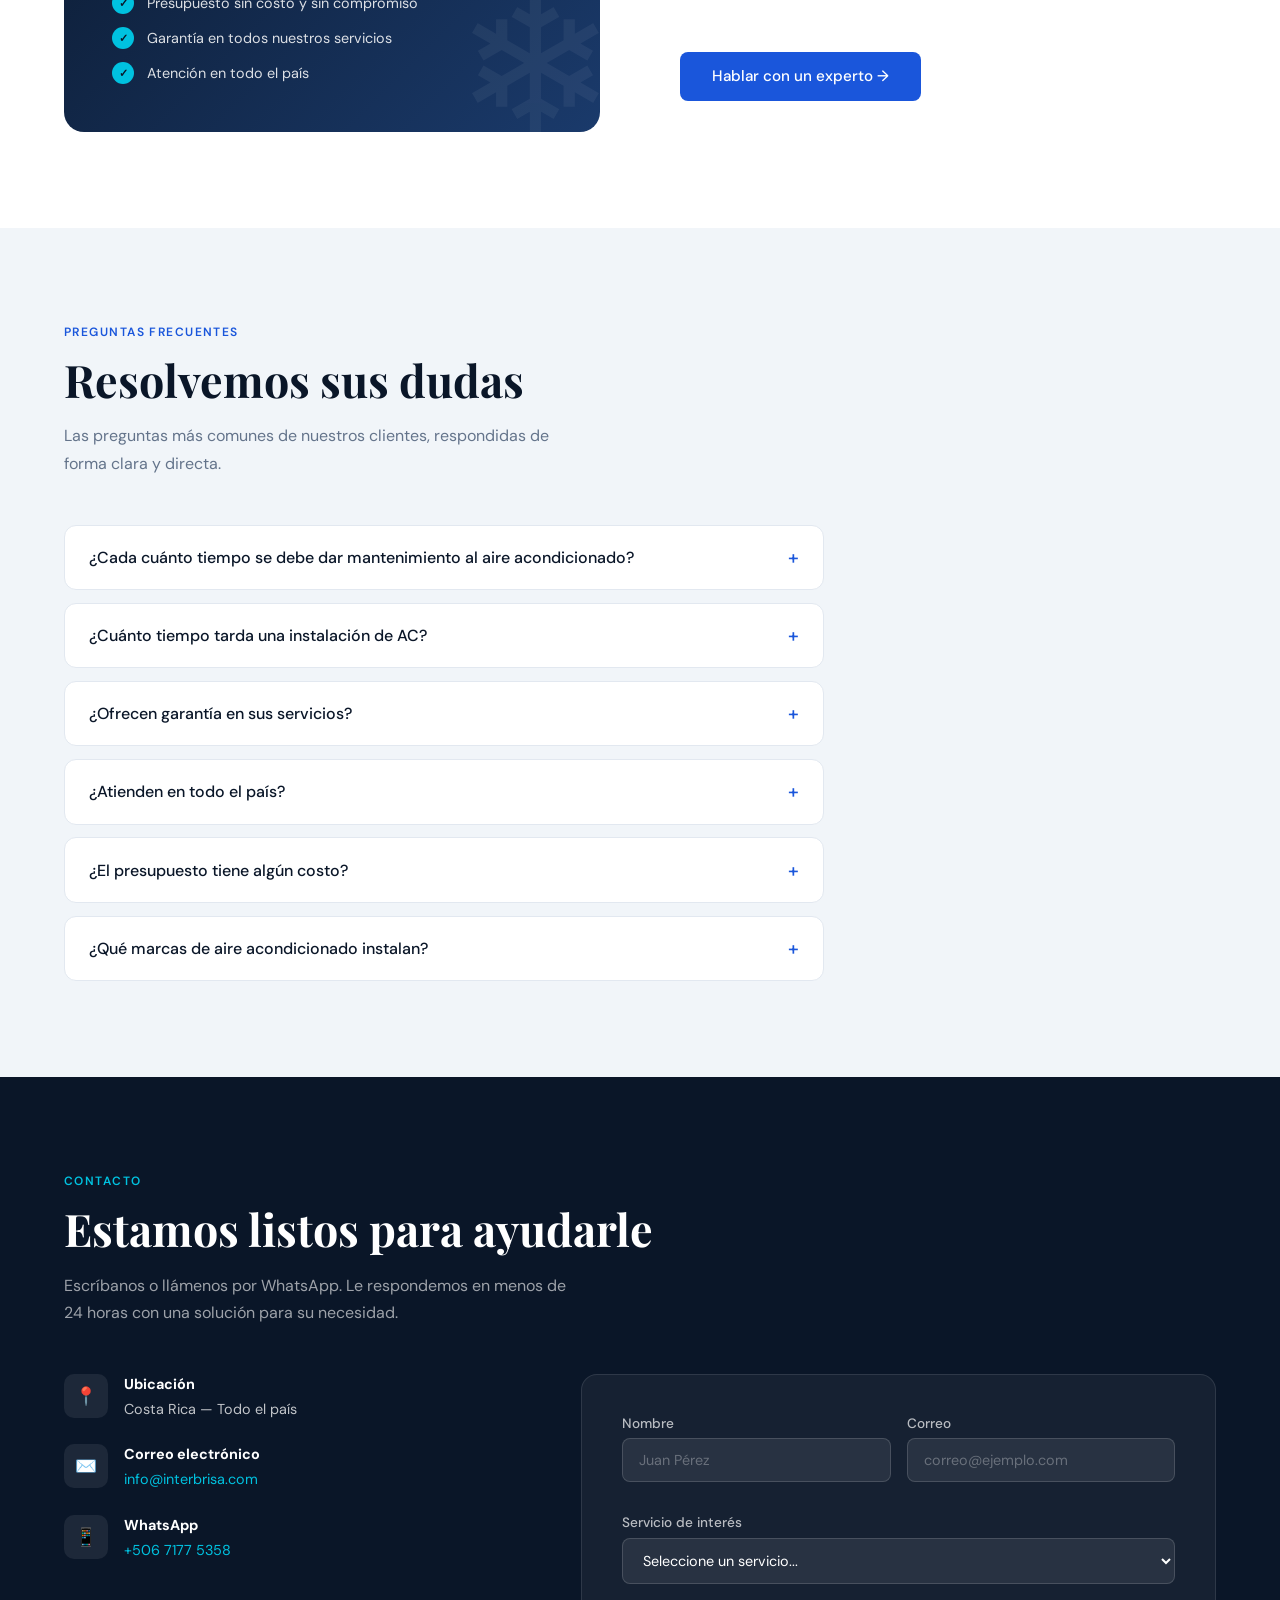
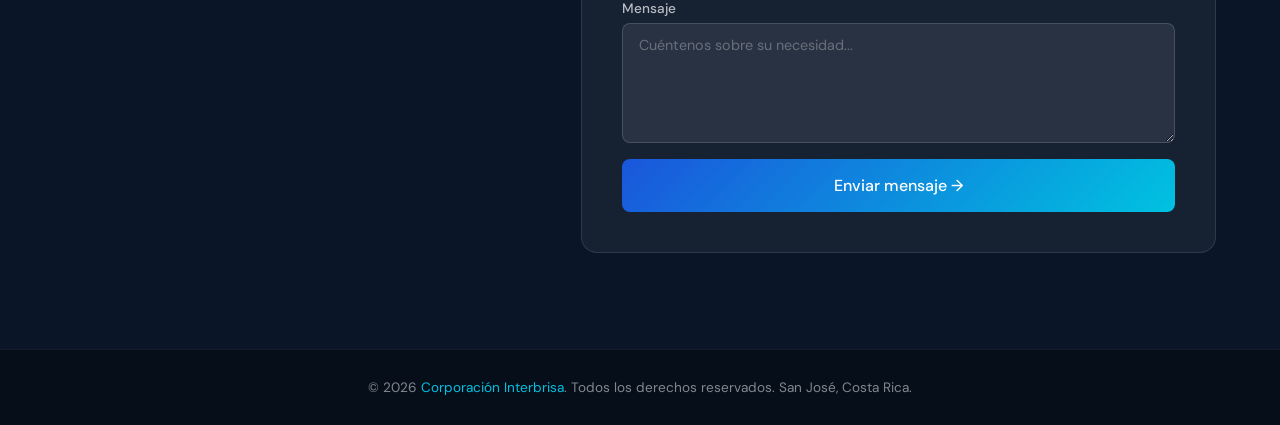
==== commit 374b5dc6: "Add files via upload" ====
--- a/index.html
+++ b/index.html
@@ -19,8 +19,8 @@
   <script type="application/ld+json">
   {"@context":"https://schema.org","@type":"LocalBusiness","name":"Corporación Interbrisa","url":"https://interbrisa.com","telephone":"+50671775358","email":"info@interbrisa.com","description":"Instalación y mantenimiento de aire acondicionado, refrigeración comercial, servicios eléctricos, alarmas, control de acceso y audio y video en todo Costa Rica.","areaServed":"Costa Rica","address":{"@type":"PostalAddress","addressCountry":"CR","addressRegion":"San José"},"serviceType":["Aire Acondicionado","Refrigeración","Servicios Eléctricos","Alarmas","Control de Acceso","Audio y Video"]}
   </script>
-  <link rel="icon" type="image/x-icon" href="favicon.ico"/>
-  <link rel="apple-touch-icon" href="favicon.png"/>
+  <link rel="icon" type="image/png" href="[data-uri]"/>
+  <link rel="apple-touch-icon" href="[data-uri]"/>
   <link rel="preconnect" href="https://fonts.googleapis.com"/>
   <link rel="preconnect" href="https://fonts.gstatic.com" crossorigin/>
   <link href="https://fonts.googleapis.com/css2?family=Playfair+Display:wght@600;700&family=DM+Sans:wght@300;400;500&display=swap" rel="stylesheet"/>
@@ -32,7 +32,7 @@
 
     /* NAV */
     nav{position:fixed;top:0;left:0;right:0;z-index:100;display:flex;align-items:center;justify-content:space-between;padding:0.8rem 5%;background:rgba(10,22,40,0.97);backdrop-filter:blur(12px);border-bottom:1px solid rgba(255,255,255,0.07)}
-    .nav-logo svg{height:52px;width:auto;display:block}
+    .nav-logo img{height:48px;width:auto;display:block}
     .nav-links{display:flex;gap:2.2rem;list-style:none}
     .nav-links a{color:rgba(255,255,255,0.75);text-decoration:none;font-size:0.9rem;font-weight:500;letter-spacing:0.04em;transition:color 0.2s}
     .nav-links a:hover{color:var(--accent)}
@@ -210,16 +210,7 @@
   <!-- NAV -->
   <nav>
     <div class="nav-logo">
-      <svg height="52" viewBox="0 0 260 60" xmlns="http://www.w3.org/2000/svg">
-        <g transform="translate(2, 2)">
-          <path d="M16 8 C7 16, 1 27, 6 40 C9 48, 15 52, 20 50 C13 42, 12 32, 17 23 C19 18, 20 13, 16 8Z" fill="#1a4a8a"/>
-          <path d="M23 3 C16 12, 13 24, 18 38 C21 47, 27 53, 30 50 C23 41, 22 30, 27 20 C29 14, 29 7, 23 3Z" fill="#2a6abf"/>
-          <path d="M31 0 C25 11, 24 23, 29 37 C33 46, 38 52, 41 49 C34 40, 33 29, 38 18 C40 12, 38 4, 31 0Z" fill="#00a8d4"/>
-          <path d="M23 3 C21 9, 20 15, 21 24 C23 17, 26 10, 31 0 C27 0, 24 1, 23 3Z" fill="#1a56db" opacity="0.6"/>
-        </g>
-        <text x="50" y="22" font-family="Arial Narrow, Arial, sans-serif" font-size="11" font-weight="700" fill="#c8d0dc" letter-spacing="3">CORPORACIÓN</text>
-        <text x="49" y="47" font-family="Arial Narrow, Arial, sans-serif" font-size="26" font-weight="900" font-style="italic" fill="#c0392b" letter-spacing="1">INTERBRISA</text>
-      </svg>
+      <img src="[data-uri]" alt="Corporación Interbrisa" style="height:56px;width:auto;display:block"/>
     </div>
     <ul class="nav-links">
       <li><a href="#servicios">Servicios</a></li>
